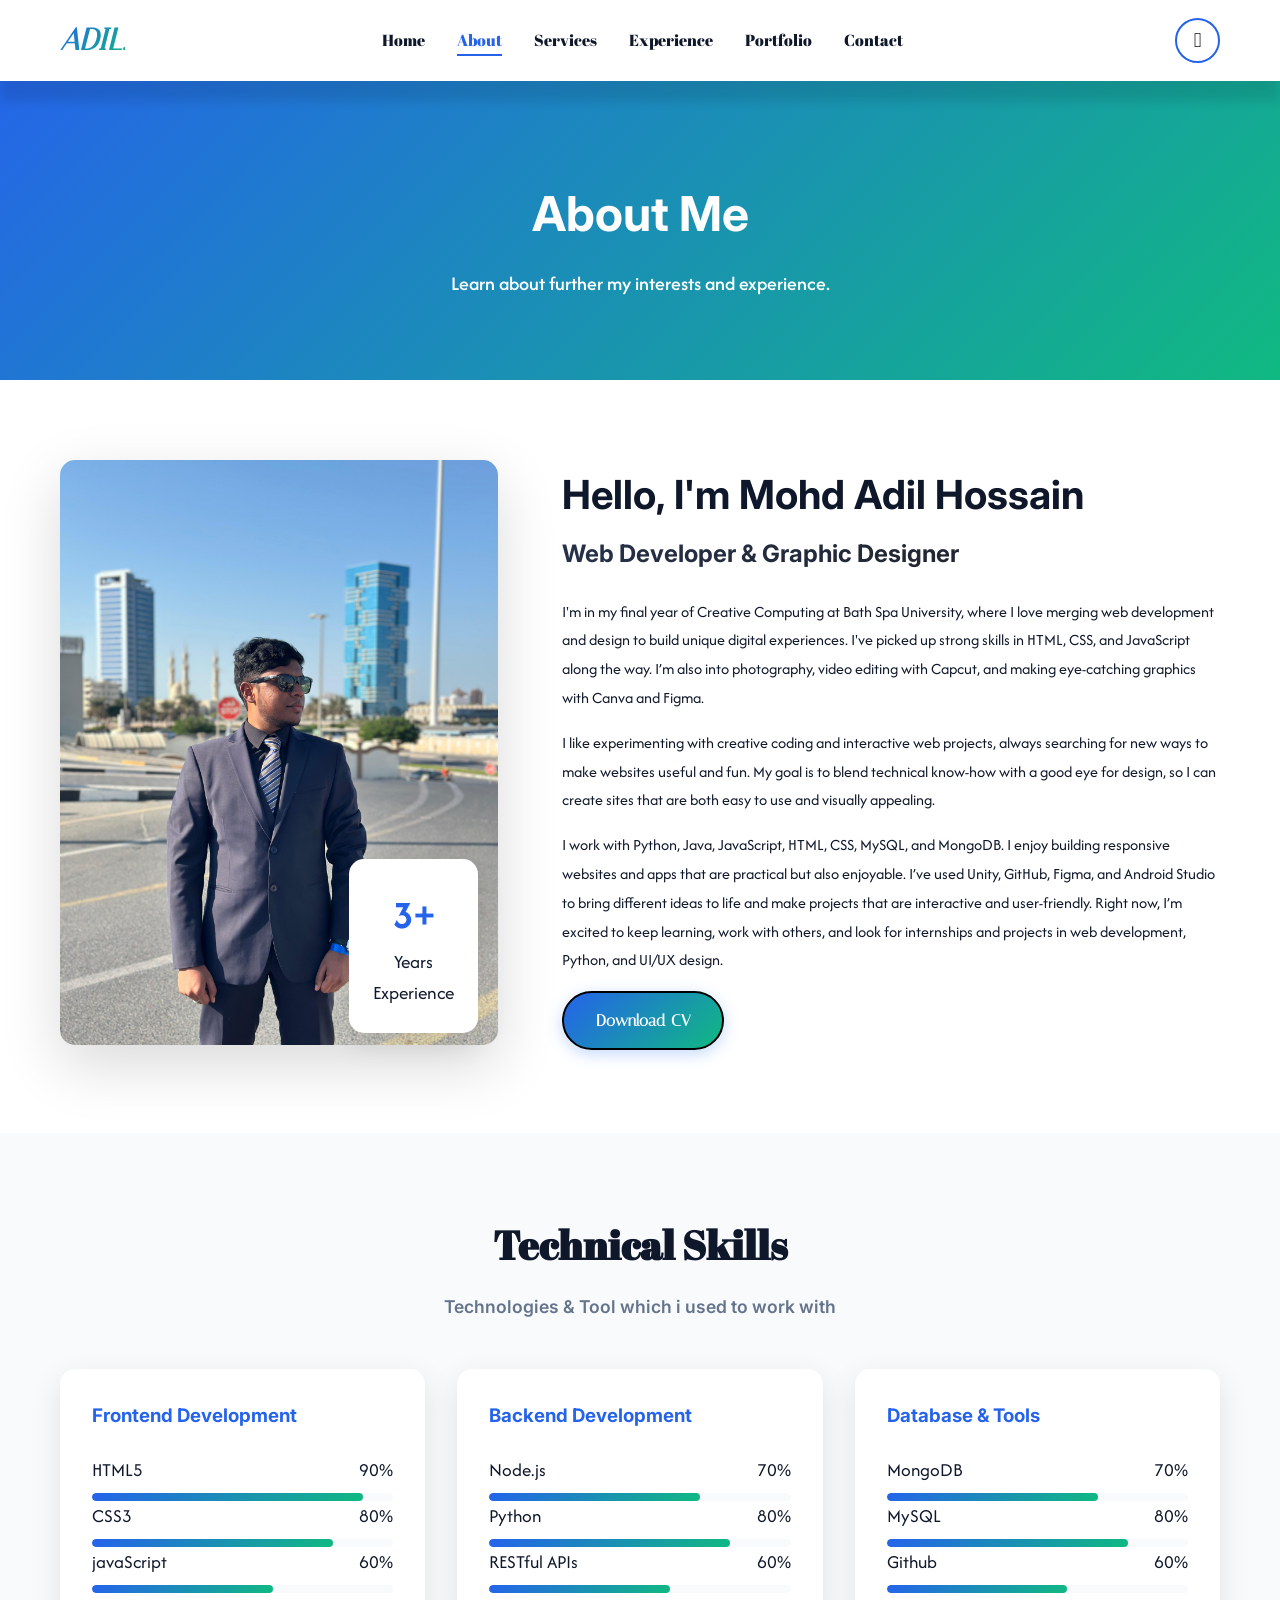
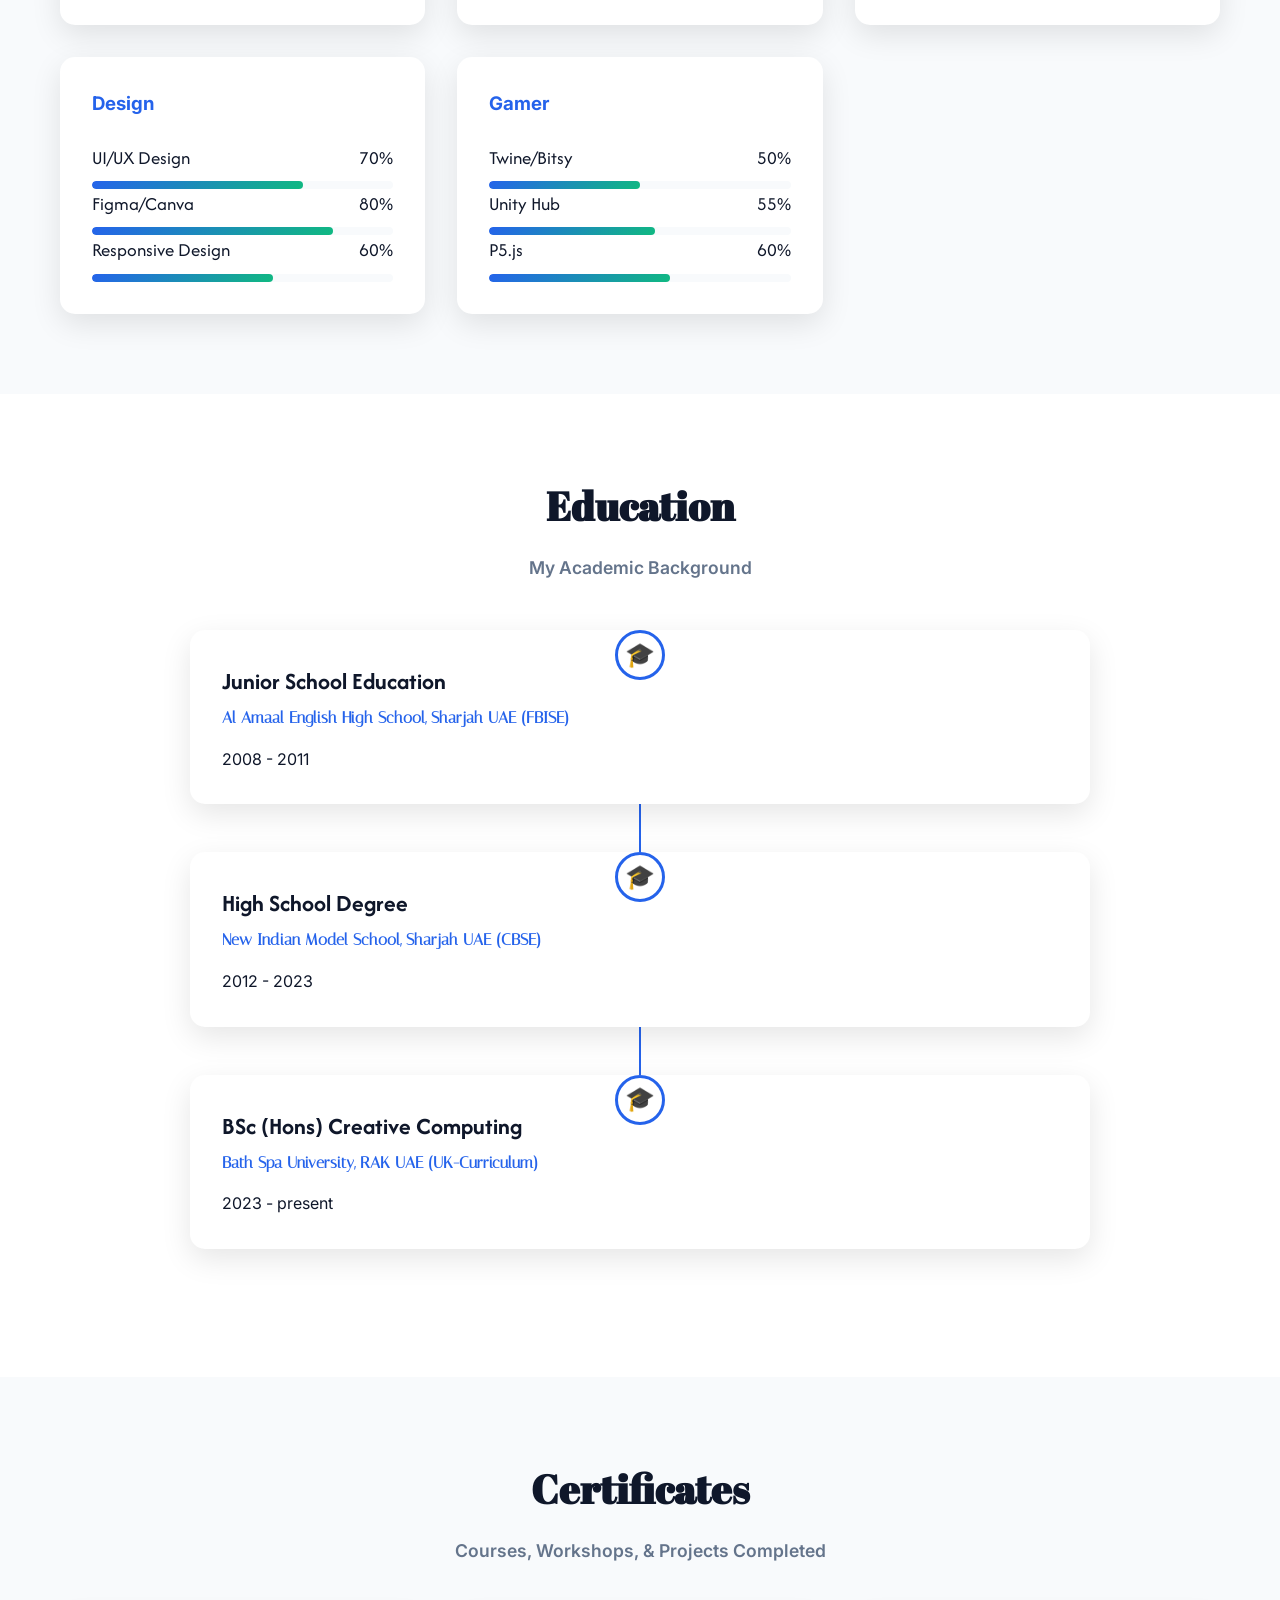
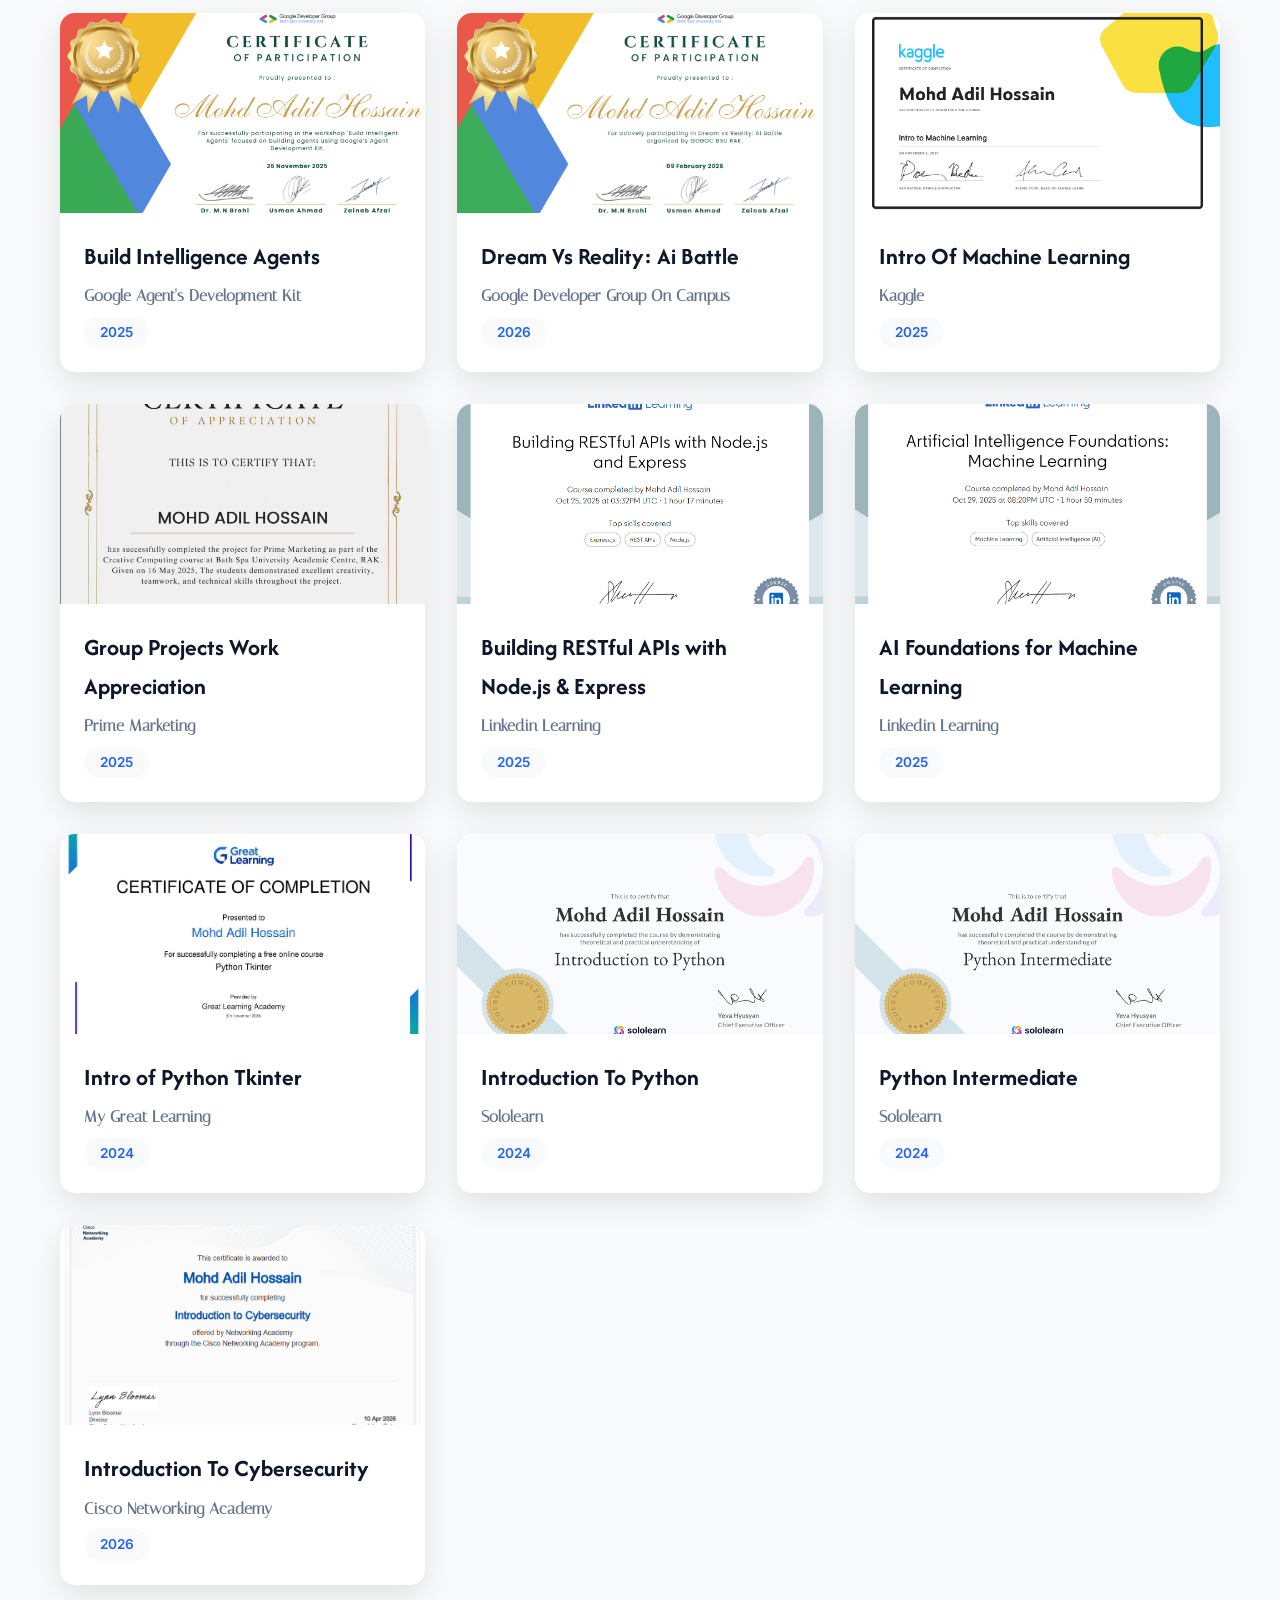
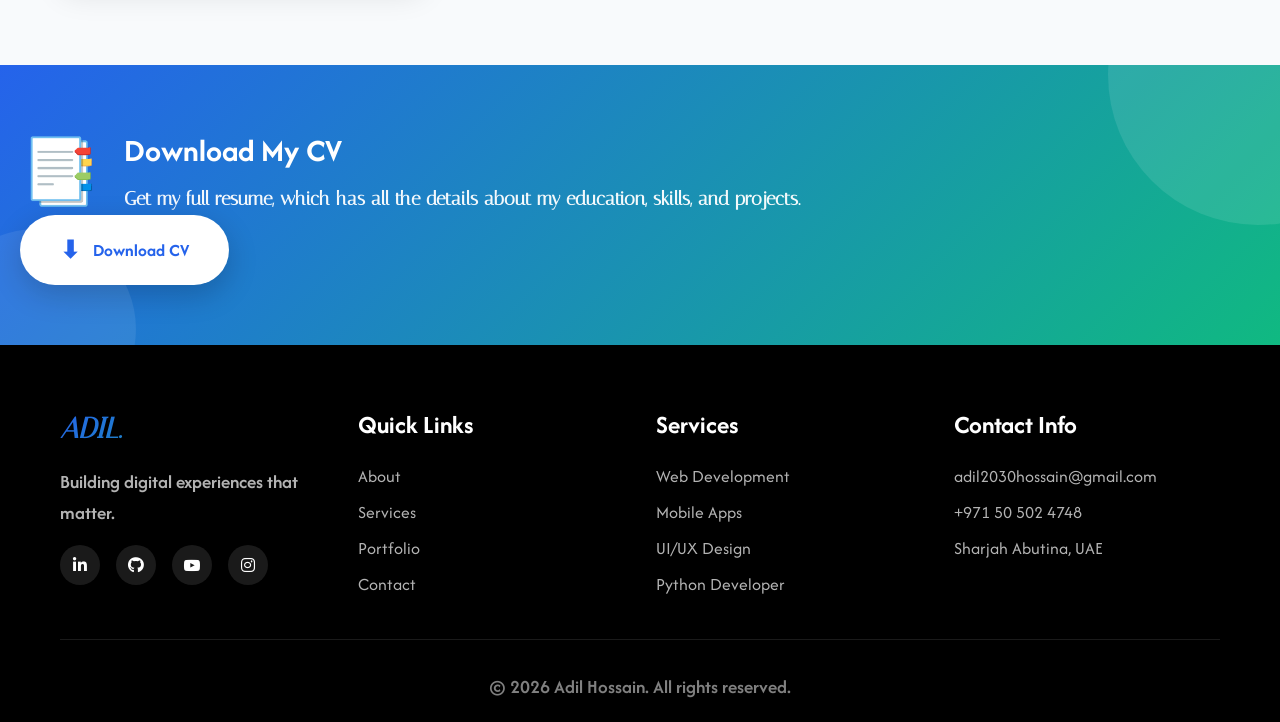
==== pages/about.html @ 898eb614 "updates" ====
<!DOCTYPE html>
<html lang="en">
<head>
    <meta charset="UTF-8">
    <meta name="viewport" content="width=device-width, initial-scale=1.0">
    <title>Adil. - About Us</title>
    <link rel="stylesheet" href="../css/styles.css">
    <link rel="icon" type="image/x-icon" href="../images/portfolio logo.png">
    <link rel="stylesheet" href="https://cdnjs.cloudflare.com/ajax/libs/font-awesome/6.5.1/css/all.min.css">
    <link rel="stylesheet" href="https://cdnjs.cloudflare.com/ajax/libs/font-awesome/4.7.0/css/font-awesome.min.css">"
</head>
<body>

    <!-- Header/Navigation Section Tag -->
    <nav class="navbar" id="navbar">
        <div class="container nav-container">
            <!-- Logo Structure for styling -->
            <a class="Logo" href="/index.html">ADIL.</a>
            <ul class="nav-menu" id="navMenu">
                <li><a href="/index.html">Home</a></li>
                <li><a href="../pages/about.html" class="active">About</a></li>
                <li><a href="../pages/services.html">Services</a></li>
                <li><a href="../pages/experience.html">Experience</a></li>
                <li><a href="../pages/portfolio.html">Portfolio</a></li>
                <li><a href="../pages/contact.html">Contact</a></li>
            </ul>
            <button class="theme-toggle" id="themeToggle" aria-label="Toggle theme">
                <span class="sun-icon">𖤓</span>
                <span class="moon-icon">⏾</span>
            </button>
            <div class="hamburger" id="hamburger">
                <span></span>
                <span></span>
                <span></span>
            </div>
        </div>
    </nav>

    <!-- Page Header -->
     <section class="page-header">
        <div class="container">
            <h1 class="fade-in">About Me</h1>
            <p class="fade-in-delay">Learn about further my interests and experience.</p>
        </div>
     </section>

    <!-- About Content -->
    <section class="about-section">
        <div class="container">
            <div class="about-grid">
                <div class="about-image">
                    <img src="../images/profile.JPG" alt="Adil">
                    <div class="experience-badge">
                        <span class="badge-number">3+</span>
                        <span class="badge-text">Years<br>Experience</span>
                    </div>
                </div>
                <div class="about-content">
                    <h2>Hello, I'm Mohd Adil Hossain</h2>
                    <h3 class="gradient-text">Web Developer & Graphic Designer</h3>
                    <p>
                        I'm in my final year of Creative Computing at Bath Spa University, where I love merging web development and design 
                        to build unique digital experiences. I've picked up strong skills in HTML, CSS, and JavaScript along the way. I’m 
                        also into photography, video editing with Capcut, and making eye-catching graphics with Canva and Figma.
                    </p>
                    <p>
                        I like experimenting with creative coding and interactive web projects, always searching for new ways to make websites 
                        useful and fun. My goal is to blend technical know-how with a good eye for design, so I can create sites that are both 
                        easy to use and visually appealing.
                    </p>
                    <p>
                        I work with Python, Java, JavaScript, HTML, CSS, MySQL, and MongoDB. I enjoy building responsive websites and apps that 
                        are practical but also enjoyable. I’ve used Unity, GitHub, Figma, and Android Studio to bring different ideas to life and 
                        make projects that are interactive and user-friendly. Right now, I’m excited to keep learning, work with others, and look 
                        for internships and projects in web development, Python, and UI/UX design.
                    </p>
                    <a href="/Adil Hossain Portfolio CV.pdf" download class="btn btn-primary">Download CV</a>
                </div>
            </div>
        </div>
    </section>

    <!-- Skills Section -->
    <section class="skills-section">
        <div class="container">
            <div class="section-header">
                <h2>Technical Skills</h2>
                <p>Technologies & Tool which i used to work with</p>
            </div>
            <div class="skills-grid">
                <!--Skill 1 -->
                <div class="skill-category">
                    <h3>Frontend Development</h3>
                    <div class="skill-list">
                        <!--item 1 -->
                        <div class="skill-item">
                            <div class="skill-info">
                                <span>HTML5</span>
                                <span>90%</span>
                            </div>
                            <div class="skill-bar">
                                <div class="skill-progress" style="width: 90%"></div>
                            </div>
                        </div>
                        <!--item 2 -->
                        <div class="skill-item">
                            <div class="skill-info">
                                <span>CSS3</span>
                                <span>80%</span>
                            </div>
                            <div class="skill-bar">
                                <div class="skill-progress" style="width: 80%"></div>
                            </div>
                        </div>
                        <!--item 3 -->
                        <div class="skill-item">
                            <div class="skill-info">
                                <span>javaScript</span>
                                <span>60%</span>
                            </div>
                            <div class="skill-bar">
                                <div class="skill-progress" style="width: 60%"></div>
                            </div>
                        </div>
                    </div>
                </div>
                <!--Skill 2 -->
                <div class="skill-category">
                    <h3>Backend Development</h3>
                    <div class="skill-list">
                        <!--item 1 -->
                        <div class="skill-item">
                            <div class="skill-info">
                                <span>Node.js</span>
                                <span>70%</span>
                            </div>
                            <div class="skill-bar">
                                <div class="skill-progress" style="width: 70%"></div>
                            </div>
                        </div>
                        <!--item 2 -->
                        <div class="skill-item">
                            <div class="skill-info">
                                <span>Python</span>
                                <span>80%</span>
                            </div>
                            <div class="skill-bar">
                                <div class="skill-progress" style="width: 80%"></div>
                            </div>
                        </div>
                        <!--item 3 -->
                        <div class="skill-item">
                            <div class="skill-info">
                                <span>RESTful APIs</span>
                                <span>60%</span>
                            </div>
                            <div class="skill-bar">
                                <div class="skill-progress" style="width: 60%"></div>
                            </div>
                        </div>
                    </div>
                </div>
                <!--Skill 3 -->
                <div class="skill-category">
                    <h3>Database & Tools</h3>
                    <div class="skill-list">
                        <!--item 1 -->
                        <div class="skill-item">
                            <div class="skill-info">
                                <span>MongoDB</span>
                                <span>70%</span>
                            </div>
                            <div class="skill-bar">
                                <div class="skill-progress" style="width: 70%"></div>
                            </div>
                        </div>
                        <!--item 2 -->
                        <div class="skill-item">
                            <div class="skill-info">
                                <span>MySQL</span>
                                <span>80%</span>
                            </div>
                            <div class="skill-bar">
                                <div class="skill-progress" style="width: 80%"></div>
                            </div>
                        </div>
                        <!--item 3 -->
                        <div class="skill-item">
                            <div class="skill-info">
                                <span>Github</span>
                                <span>60%</span>
                            </div>
                            <div class="skill-bar">
                                <div class="skill-progress" style="width: 60%"></div>
                            </div>
                        </div>
                    </div>
                </div>
                <!--Skill 4 -->
                <div class="skill-category">
                    <h3>Design</h3>
                    <div class="skill-list">
                        <!--item 1 -->
                        <div class="skill-item">
                            <div class="skill-info">
                                <span>UI/UX Design</span>
                                <span>70%</span>
                            </div>
                            <div class="skill-bar">
                                <div class="skill-progress" style="width: 70%"></div>
                            </div>
                        </div>
                        <!--item 2 -->
                        <div class="skill-item">
                            <div class="skill-info">
                                <span>Figma/Canva</span>
                                <span>80%</span>
                            </div>
                            <div class="skill-bar">
                                <div class="skill-progress" style="width: 80%"></div>
                            </div>
                        </div>
                        <!--item 3 -->
                        <div class="skill-item">
                            <div class="skill-info">
                                <span>Responsive Design</span>
                                <span>60%</span>
                            </div>
                            <div class="skill-bar">
                                <div class="skill-progress" style="width: 60%"></div>
                            </div>
                        </div>
                    </div>
                </div>
                <!--Skill 5 -->
                <div class="skill-category">
                    <h3>Gamer</h3>
                    <div class="skill-list">
                        <!--item 1 -->
                        <div class="skill-item">
                            <div class="skill-info">
                                <span>Twine/Bitsy</span>
                                <span>50%</span>
                            </div>
                            <div class="skill-bar">
                                <div class="skill-progress" style="width: 50%"></div>
                            </div>
                        </div>
                        <!--item 2 -->
                        <div class="skill-item">
                            <div class="skill-info">
                                <span>Unity Hub</span>
                                <span>55%</span>
                            </div>
                            <div class="skill-bar">
                                <div class="skill-progress" style="width: 55%"></div>
                            </div>
                        </div>
                        <!--item 3 -->
                        <div class="skill-item">
                            <div class="skill-info">
                                <span>P5.js</span>
                                <span>60%</span>
                            </div>
                            <div class="skill-bar">
                                <div class="skill-progress" style="width: 60%"></div>
                            </div>
                        </div>
                    </div>
                </div>
            </div>
        </div>
    </section>

    <!-- Education Section -->
    <section class="education-section">
        <div class="container">
            <div class="section-header">
                <h2>Education</h2>
                <p>My Academic Background</p>
            </div>
            <div class="timeline">
                <!-- Education 1 -->
                <div class="timeline-item">
                    <div class="timeline-icon">🎓</div>
                    <div class="timeline-content">
                        <h3>Junior School Education</h3>
                        <h4>Al Amaal English High School, Sharjah UAE (FBISE)</h4>
                        <span class="timeline-date">2008 - 2011</span>
                    </div>
                </div>
                <!-- Education 2 -->
                <div class="timeline-item">
                    <div class="timeline-icon">🎓</div>
                    <div class="timeline-content">
                        <h3>High School Degree</h3>
                        <h4>New Indian Model School, Sharjah UAE (CBSE)</h4>
                        <span class="timeline-date">2012 - 2023</span>
                    </div>
                </div>
                <!-- Education 3 -->
                <div class="timeline-item">
                    <div class="timeline-icon">🎓</div>
                    <div class="timeline-content">
                        <h3>BSc (Hons) Creative Computing</h3>
                        <h4>Bath Spa University, RAK UAE (UK-Curriculum)</h4>
                        <span class="timeline-date">2023 - present</span>
                    </div>
                </div>
            </div>
        </div>
    </section>

    <!-- Certifications -->
    <section class="certifications-section">
        <div class="container">
            <div class="section-header">
                <h2>Certificates</h2>
                <p>Courses, Workshops, & Projects Completed</p>
            </div>
            <div class="cert-grid">
                <!-- Cert 1 -->
                <div class="cert-card" onclick="openLightbox(0)">
                    <div class="cert-image">
                        <img src="../images/1.png" alt="GDG Certificate" data-cert-title="Build Intelligence Agents" data-cert-org="Google Agent's Development Kit">
                    </div>
                    <div class="cert-info">
                        <h3>Build Intelligence Agents</h3>
                        <p>Google Agent's Development Kit</p>
                        <span class="cert-year">2025</span>
                    </div>
                </div>
                <!-- Cert 2 -->
                <div class="cert-card" onclick="openLightbox(1)">
                    <div class="cert-image">
                        <img src="../images/2.png" alt="GDG Certificate" data-cert-title="Dream Vs Reality: Ai Battle" data-cert-org="Google Developer Group On Campus">
                    </div>
                    <div class="cert-info">
                        <h3>Dream Vs Reality: Ai Battle</h3>
                        <p>Google Developer Group On Campus</p>
                        <span class="cert-year">2026</span>
                    </div>
                </div>
                <!-- Cert 3 -->
                <div class="cert-card" onclick="openLightbox(2)">
                    <div class="cert-image">
                        <img src="../images/3.png" alt="Kaggle Certificate" data-cert-title="Intro Of Machine Learning" data-cert-org="Kaggle">
                    </div>
                    <div class="cert-info">
                        <h3>Intro Of Machine Learning</h3>
                        <p>Kaggle</p>
                        <span class="cert-year">2025</span>
                    </div>
                </div>
                <!-- Cert 4 -->
                <div class="cert-card" onclick="openLightbox(3)">
                    <div class="cert-image">
                        <img src="../images/4.png" alt="Group Project Certificate" data-cert-title="Group Projects Work Appreciation" data-cert-org="Prime Marketing">
                    </div>
                    <div class="cert-info">
                        <h3>Group Projects Work Appreciation</h3>
                        <p>Prime Marketing</p>
                        <span class="cert-year">2025</span>
                    </div>
                </div>
                <!-- Cert 5 -->
                <div class="cert-card" onclick="openLightbox(4)">
                    <div class="cert-image">
                        <img src="../images/5.png" alt="Linkedin Learning Certificate" data-cert-title="Building RESTful APIs with Node.js & Express" data-cert-org="Linkedin Learning">
                    </div>
                    <div class="cert-info">
                        <h3>Building RESTful APIs with Node.js & Express</h3>
                        <p>Linkedin Learning</p>
                        <span class="cert-year">2025</span>
                    </div>
                </div>
                <!-- Cert 6 -->
                <div class="cert-card" onclick="openLightbox(5)">
                    <div class="cert-image">
                        <img src="../images/6.png" alt="Linkedin Learning Certificate" data-cert-title="AI Foundations for Machine Learning" data-cert-org="Linkedin Learning">
                    </div>
                    <div class="cert-info">
                        <h3>AI Foundations for Machine Learning</h3>
                        <p>Linkedin Learning</p>
                        <span class="cert-year">2025</span>
                    </div>
                </div>
                <!-- Cert 7 -->
                <div class="cert-card" onclick="openLightbox(6)">
                    <div class="cert-image">
                        <img src="../images/7.jpg" alt="My Great Learning Certificate" data-cert-title="Intro of Python Tkinter" data-cert-org="My Great Learning">
                    </div>
                    <div class="cert-info">
                        <h3>Intro of Python Tkinter</h3>
                        <p>My Great Learning</p>
                        <span class="cert-year">2024</span>
                    </div>
                </div>
                <!-- Cert 8 -->
                <div class="cert-card" onclick="openLightbox(7)">
                    <div class="cert-image">
                        <img src="../images/8.jpg" alt="Sololearn Certificate" data-cert-title="Introduction To Python" data-cert-org="Sololearn">
                    </div>
                    <div class="cert-info">
                        <h3>Introduction To Python</h3>
                        <p>Sololearn</p>
                        <span class="cert-year">2024</span>
                    </div>
                </div>
                <!-- Cert 9 -->
                <div class="cert-card" onclick="openLightbox(8)">
                    <div class="cert-image">
                        <img src="../images/9.jpg" alt="Sololearn Certificate" data-cert-title="Python Intermediate" data-cert-org="Sololearn">
                    </div>
                    <div class="cert-info">
                        <h3>Python Intermediate</h3>
                        <p>Sololearn</p>
                        <span class="cert-year">2024</span>
                    </div>
                </div>
                <!-- Cert 10 -->
                <div class="cert-card" onclick="openLightbox(9)">
                    <div class="cert-image">
                        <img src="../images/10.png" alt="Cisco Certificate" data-cert-title="Introduction To Cybersecurity" data-cert-org="Cisco">
                    </div>
                    <div class="cert-info">
                        <h3>Introduction To Cybersecurity</h3>
                        <p>Cisco Networking Academy</p>
                        <span class="cert-year">2026</span>
                    </div>
                </div>
            </div>
        </div>
    </section>

    <!-- Certificate Lightbox Modal -->
    <div class="cert-lightbox" id="certLightbox">
        <span class="lightbox-close" onclick="closeLightbox()">&times;</span>
        <button class="lightbox-nav prev" onclick="navigateCert(-1)">&#10094;</button>
        <button class="lightbox-nav next" onclick="navigateCert(1)">&#10095;</button>
        <div class="lightbox-content">
            <img src="" alt="Certificate" id="lightboxImage">
            <div class="lightbox-caption" id="lightboxCaption"></div>
            <div class="lightbox-counter" id="lightboxCounter"></div>
        </div>
    </div>

    <!-- CV Download Banner -->
    <section class="cv-banner">
        <div class="conatiner">
            <div class="cv-banner-context">
                <div class="cv-banner-text">
                    <div class="cv-banner-icon">📑</div>
                    <div>
                        <h2>Download My CV</h2>
                        <p>Get my full resume, which has all the details about my education, skills, and projects.</p>
                    </div>
                </div>
                <div class="cv-banner-actions">
                    <a href="/Adil Hossain Portfolio CV.pdf" download="ADIL._CV.pdf" class="cv-download-btn">
                        <span class="download-icon">⬇</span>
                        <span>Download CV</span>
                    </a>
                </div>
            </div>
        </div>
    </section>

    <!-- Footer -->
    <footer class="footer">
        <div class="container">
            <div class="footer-content">
                <div class="footer-section">
                    <h3 href="/index.html">ADIL.</h3>
                    <p>Building digital experiences that matter.</p>
                    <div class="social-links">
                        <a href="https://www.linkedin.com/in/mohd-adil-hossain/" aria-label="Linkedin"><i class="fab fa-linkedin"></i></a>
                        <a href="https://github.com/MOHDADHIL2023" aria-label="Github"><i class="fab fa-github"></i></a>
                        <a href="https://www.youtube.com/@mhd_adil_hossain" aria-label="Youtube"><i class="fa fa-youtube-play"></i></a>
                        <a href="https://www.instagram.com/mhd_adil_hossain/" aria-label="Instagram"><i class="fab fa-instagram"></i></a>
                    </div>
                </div>
                <div class="footer-section">
                    <h4>Quick Links</h4>
                    <ul>
                        <li><a href="../pages/about.html">About</a></li>
                        <li><a href="../pages/services.html">Services</a></li>
                        <li><a href="../pages/portfolio.html">Portfolio</a></li>
                        <li><a href="../pages/contact.html">Contact</a></li>
                    </ul>
                </div>
                <div class="footer-section">
                    <h4>Services</h4>
                    <ul>
                        <li><a href="../pages/services.html">Web Development</a></li>
                        <li><a href="../pages/services.html">Mobile Apps</a></li>
                        <li><a href="../pages/services.html">UI/UX Design</a></li>
                        <li><a href="../pages/services.html">Python Developer</a></li>
                    </ul>
                </div>
                <div class="footer-section">
                    <h4>Contact Info</h4>
                    <ul class="contact-info">
                        <li><a href="mailto:adil2030hossain@gmail.com">adil2030hossain@gmail.com</a></li>
                        <li>+971 50 502 4748</li>
                        <li>Sharjah Abutina, UAE</li>
                    </ul>
                </div>
            </div>
            <div class="footer-bottom">
                <p>&copy; 2026 Adil Hossain. All rights reserved.</p>
            </div>
        </div>
    </footer>

    <!-- Back to Top Button -->
    <button class="back-to-top" id="backToTop">↑</button>

    <script src="../js/script.js"></script>

</body>
</html>
---- css/styles.css ----
/* import the custom fonts from google*/
@import url('https://fonts.googleapis.com/css2?family=Abhaya+Libre:wght@400;500;600;700;800&family=Aboreto&family=Abril+Fatface&family=Abyssinica+SIL&family=Afacad:ital,wght@0,400..700;1,400..700&family=Alice&family=Instrument+Serif:ital@0;1&family=Inter:ital,opsz,wght@0,14..32,100..900;1,14..32,100..900&family=Italiana&family=Patua+One&family=Stack+Sans+Notch:wght@200..700&display=swap');

/* ===== GLOBAL STYLES ===== */
:root {
    /* Light Mode Colors */
    --primary: #2563eb;
    --primary-dark: #1e40af;
    --secondary: #10b981;
    --accent: #059669;
    --dark: #000000;
    --dark-light: #1a1a1a;
    --light: #f8fafc;
    --text-dark: #0f172a;
    --text-light: #64748b;
    --white: #ffffff;
    --bg-primary: #ffffff;
    --bg-secondary: #f8fafc;
    --card-bg: #ffffff;
    --gradient: linear-gradient(135deg, #2563eb 0%, #10b981 100%);
    --shadow: 0 10px 30px rgba(0, 0, 0, 0.1);
    --shadow-lg: 0 20px 60px rgba(0, 0, 0, 0.15);
}

/* Dark Mode Colors */
body.dark-mode {
    --primary: #3b82f6;
    --primary-dark: #2563eb;
    --secondary: #10b981;
    --accent: #059669;
    --dark: #ffffff;
    --light: #0f172a;
    --text-dark: #f1f5f9;
    --text-light: #94a3b8;
    --bg-primary: #0a0a0a;
    --bg-secondary: #1a1a1a;
    --card-bg: #1e1e1e;
    --gradient: linear-gradient(135deg, #2563eb 0%, #10b981 100%);
    --shadow: 0 10px 30px rgba(0, 0, 0, 0.5);
    --shadow-lg: 0 20px 60px rgba(0, 0, 0, 0.7);
}

* {
    margin: 0;
    padding: 0;
    box-sizing: border-box;
}

html {
    scroll-behavior: smooth;
}

body {
    font-family: "Inter", sans-serif;
    line-height: 1.6;
    color: var(--text-dark);
    background: var(--bg-primary);
    overflow-x: hidden;
    transition: background-color 0.3s ease, color 0.3s ease;
}

.container {
    max-width: 1200px;
    margin: 0 auto;
    padding: 0 20px;
}

/* ===== NAVIGATION ===== */
.navbar {
    position: fixed;
    top: 0;
    left: 0;
    width: 100%;
    font-family: "Abril Fatface", serif;
    background: var(--bg-primary);
    backdrop-filter: blur(10px);
    box-shadow: 0 20px 10px rgba(0, 0, 0, 0.1);
    z-index: 1000;
    transition: all 0.3s ease;
}

body.dark-mode .navbar {
    background: rgba(10, 10, 10, 0.95);
    box-shadow: 0 20px 20px rgba(0, 0, 0, 0.15);
}

.navbar.scrolled {
    background: var(--bg-primary);
    box-shadow: 0 20px 20px rgba(0, 0, 0, 0.15);
}

body.dark-mode .navbar.scrolled {
    box-shadow: 0 2px 20px rgba(255, 255, 255, 0.1);
}

.nav-container {
    display: flex;
    justify-content: space-between;
    align-items: center;
    padding: 1rem 20px;
}

.Logo {
    font-size: 1.9rem;
    font-weight: 800;
    background: var(--gradient);
    -webkit-background-clip: text;
    -webkit-text-fill-color: transparent;
    background-clip: text;
    text-decoration: none;
    font-family: "Italiana", sans-serif;
    font-style: italic;
}

.nav-menu {
    display: flex;
    list-style: none;
    gap: 2rem;
    align-items: center;
}

.nav-menu a {
    text-decoration: none;
    color: var(--text-dark);
    font-weight: 500;
    transition: color 0.3s ease;
    position: relative;
}

.nav-menu a::after {
    content: '';
    position: absolute;
    bottom: -5px;
    left: 0;
    width: 0;
    height: 2px;
    background: var(--primary);
    transition: width 0.3s ease;
}

.nav-menu a:hover::after,
.nav-menu a.active::after {
    width: 100%;
}

.nav-menu a:hover,
.nav-menu a.active {
    color: var(--primary);
}

.hamburger {
    display: none;
    flex-direction: column;
    cursor: pointer;
    gap: 5px;
}

.hamburger span {
    width: 25px;
    height: 3px;
    background: var(--text-dark);
    transition: all 0.3s ease;
}

/* Theme Toggle Button */
.theme-toggle {
    background: var(--card-bg);
    border: 2px solid var(--primary);
    width: 45px;
    height: 45px;
    border-radius: 50px;
    display: flex;
    align-items: center;
    justify-content: center;
    cursor: pointer;
    font-size: 1.3rem;
    transition: all 0.3s ease;
    margin-left: 1rem;
}

.theme-toggle:hover {
    background: var(--primary);
    color: var(--white);
    transform: rotate(20deg);
}

.theme-toggle .sun-icon, .theme-toggle .moon-icon {
    display: none;
}

body.dark-mode .theme-toggle .moon-icon {
    display: block;
}

body:not(.dark-mode) .theme-toggle .sun-icon {
    display: block;
}

/* ==== BUTTONS ==== */
.btn {
    display: inline-block;
    padding: 0.9rem 2rem;
    border-radius: 50px;
    text-decoration: none;
    font-family: "Italiana", sans-serif;
    font-weight: 800;
    transition: all 0.3s ease;
    cursor: pointer;
    border: 2px solid var(--dark);
    font-size: 1rem;
}

.btn-primary {
    background: var(--gradient);
    color: var(--white);
    box-shadow: 0 4px 15px rgba(59, 130, 246, 0.3);
}

.btn-primary:hover {
    transform: translateY(-2px);
    box-shadow: 0 6px 20px rgba(59, 130, 246, 0.4);
}

.btn-secondary {
    background: transparent;
    color: var(--white);
    border: 2px solid var(--white);
}

.btn-secondary:hover {
    background: var(--white);
    color: var(--primary);
}

.btn-outline {
    background: transparent;
    color: var(--primary);
    border: 2px solid var(--primary);
}

.btn-outline:hover {
    background: var(--primary);
    color: var(--white);
}

.btn-block {
    width: 100%;
    text-align: center;
}

/* ==== HERO SECTION ==== */
.hero {
    min-height: 100vh;
    background: var(--gradient);
    display: flex;
    align-items: center;
    justify-content: center;
    padding: 120px 20px 60px;
    position: relative;
    overflow: hidden;
}

.hero-particles {
    position: absolute;
    width: 100%;
    height: 100%;
    top: 0;
    left: 0;
}

.hero-content {
    display: grid;
    grid-template-columns: 1fr 1fr;
    gap: 4rem;
    align-items: center;
    position: relative;
    z-index: 1;
}

.hero-text h1 {
    font-size: 3.0rem;
    color: var(--white);
    margin-bottom: 1rem;
    line-height: 1.2;
}

.gradient-text {
    background: linear-gradient(135deg, #26314a 0%, #1e1e1e 100%);
    -webkit-background-clip: text;
    -webkit-text-fill-color: transparent;
}

.typing-text {
    font-size: 1.8rem;
    color: rgba(255, 255, 255, 0.9);
    margin-bottom: 1.5rem;
}

.hero-description {
    font-size: 1.0rem;
    color: rgba(255, 255, 255, 0.8);
    font-family: "Afacad", sans-serif;
    margin-bottom: 2rem;
    font-weight: 800;
    max-width: 500px;
}

.hero-buttons {
    display: flex;
    gap: 1rem;
    flex-wrap: wrap;
}

.image-wrapper {
    position: relative;
    width: 400px;
    height: 400px;
}

.image-wrapper img {
    width: 100%;
    height: 100%;
    border: 5px solid rgba(255, 255, 255, 0.2);
    box-shadow: 0 20px 60px rgba(0, 0, 0, 0.3);
    border-radius: 60%;
    object-fit: cover;
}

.glow-effect {
    position: absolute;
    inset: -20px;
    background: radial-gradient(circle, rgba(255,255,255,0.2), transparent);
    border-radius: 50%;
    animation: pulse 3s ease-in-out infinite;
}

@keyframes pulse {
    0%, 100% {
        opacity: 0.5;
        transform: scale(1);
    }
    50% {
        opacity: 0.8;
        transform: scale(1.05);
    }
}

.scroll-indicator {
    position: absolute;
    bottom: 30px;
    left: 50%;
    transform: translateX(-50%);
}

.scroll-indicator span {
    display: block;
    width: 20px;
    height: 30px;
    border: 2px solid rgba(255,255,255,0.5);
    border-radius: 15px;
    position: relative;
}

.scroll-indicator span::before {
    content: '';
    position: absolute;
    top: 5px;
    left: 50%;
    transform: translateX(-50px);
    width: 4px;
    height: 8px;
    background: rgba(255,255,255,0.8);
    border-radius: 2px;
    animation: scroll 2s infinite;
}

@keyframes scroll {
    0% {
        opacity: 1;
        transform: translateX(-50%) translateY(0);
    }
    100% {
        opacity: 0;
        transform: translateX(-50%) translateY(15px);
    }
}

/* ===== PAGE HEADER ===== */
.page-header {
    padding: 150px 20px 80px;
    background: var(--gradient);
    text-align: center;
    color: var(--white);
}

.page-header h1 {
    font-size: 3rem;
    margin-bottom: 1rem;
}

.page-header p {
    font-size: 1.25rem;
    font-family: "Afacad", sans-serif;
    font-weight: 500;
    opacity: 0.9;
}

/* ===== STATS SECTION ===== */
.stats-section {
    padding: 80px 20px;
    background: var(--bg-primary);
}

.stats-grid {
    display: grid;
    grid-template-columns: repeat(auto-fit, minmax(200px, 1fr));
    gap: 2rem;
}

.stat-card {
    text-align: center;
    padding: 2rem;
    font-family: "Abril Fatface", serif;
    background: var(--card-bg);
    border-radius: 15px;
    transition: transform 0.3s ease;
    box-shadow: var(--shadow);
}

.stat-card:hover {
    transform: translateY(-10px);
}

.stat-icon {
    font-size: 3rem;
    margin-bottom: 1rem;
}

.stat-number {
    font-size: 2.5rem;
    color: var(--primary);
    font-weight: 700;
    margin-bottom: 0.5rem;
}

/* ===== FEATURED SECTION ===== */
.featured-section {
    padding: 80px 20px;
    background: var(--bg-secondary);
}

.section-header {
    text-align: center;
    margin-bottom: 3rem;
}

.section-header h2 {
    font-size: 2.5rem;
    margin-bottom: 1rem;
    font-family: "Abril Fatface", serif;
    color: var(--text-dark);
}

.section-header p {
    color: var(--text-light);
    font-size: 1.1rem;
    font-weight: 600;
    font-family: "Inter", sans-serif;
}

.featured-grid {
    display: grid;
    grid-template-columns: repeat(auto-fit, minmax(300px, 1fr));
    gap: 2rem;
    margin-bottom: 3rem;
}

.featured-card {
    background: var(--card-bg);
    border-radius: 15px;
    overflow: hidden;
    box-shadow: var(--shadow);
    transition: transform 0.3s ease;
}

.featured-card:hover {
    transform: translateY(-10px);
}

.featured-image {
    position: relative;
    height: 250px;
    overflow: hidden;
}

.featured-image img {
    width: 100%;
    height: 100%;
    object-fit: cover;
    transition: transform 0.3s ease;
}

.featured-card:hover .featured-image img {
    transform: scale(1.1);
}

.featured-overlay {
    position: absolute;
    inset: 0;
    background: rgba(59, 130, 246, 0.9);
    display: flex;
    align-items: center;
    justify-content: center;
    opacity: 0;
    transition: opacity 0.3s ease;
}

.featured-card:hover .featured-overlay {
    opacity: 1;
}

.view-btn {
    padding: 0.8rem 2rem;
    background: var(--white);
    color: var(--primary);
    border: none;
    border-radius: 50px;
    cursor: pointer;
    font-weight: 600;
    text-decoration: none;
}

.featured-content {
    padding: 1.5rem;
}

.featured-content h3 {
    font-size: 1.8rem;
    margin-bottom: 0.5rem;
    font-family: "Afacad", sans-serif;
    color: var(--text-dark);
}

.featured-content p {
    color: var(--text-light);
    margin-bottom: 1rem;
    font-weight: 600;
    font-family: 'Times New Roman', Times, serif;
}

.tags {
    display: flex;
    gap: 0.5rem;
    flex-wrap: wrap;
}

.tags span {
    padding: 0.3rem 0.8rem;
    background: var(--light);
    color: var(--primary);
    border-radius: 20px;
    font-size: 0.85rem;
}

.view-all {
    text-align: center;
}

/* ===== CTA SECTION ===== */
.cta-section {
    padding: 80px 20px;
    background: var(--gradient);
    text-align: center;
    color: var(--white);
}

.cta-content h2 {
    font-size: 2.8rem;
    font-family: "Afacad", sans-serif;
    margin-bottom: 1rem;
}

.cta-content p {
    font-size: 1.0rem;
    font-family: "Inter", sans-serif;
    margin-bottom: 2rem;
    font-weight: 600;
    opacity: 0.9;
}

/* ===== ABOUT SECTION ===== */
.about-section {
    padding: 80px 20px;
    background: var(--bg-primary);
}

.about-grid {
    display: grid;
    grid-template-columns: 1fr 1.5fr;
    gap: 4rem;
    align-items: center;
}

.about-image {
    position: relative;
}

.about-image img {
    width: 100%;
    border-radius: 15px;
    box-shadow: var(--shadow-lg);
}

.experience-badge {
    position: absolute;
    bottom: 20px;
    right: 20px;
    background: var(--card-bg);
    padding: 1.5rem;
    border-radius: 15px;
    box-shadow: var(--shadow);
    text-align: center;
}

.badge-number {
    font-size: 2.5rem;
    font-weight: 700;
    font-family: "Afacad", sans-serif;
    color: var(--primary);
    display: block;
}

.badge-text {
    font-size: 1.2rem;
    font-family: "Afacad", sans-serif;
    margin-bottom: 0.5rem;
}

.about-content h2 {
    font-size: 2.5rem;
    margin-bottom: 0.5rem;
}

.about-content h3 {
    font-size: 1.5rem;
    margin-bottom: 1.5rem;
}

.about-content p {
    margin-bottom: 1rem;
    color: var(--text-dark);
    font-family: "Afacad", sans-serif;
    line-height: 1.8;
}

/* ===== SKILLS SECTION ===== */
.skills-section {
    padding: 80px 20px;
    background: var(--bg-secondary);
}

.skills-grid {
    display: grid;
    grid-template-columns: repeat(auto-fit, minmax(280px, 1fr));
    gap: 2rem;
}

.skill-category {
    background: var(--card-bg);
    padding: 2rem;
    border-radius: 15px;
    box-shadow: var(--shadow);
}

.skill-category h3 {
    margin-bottom: 1.5rem;
    color: var(--primary);
}

.skill-info {
    display: flex;
    font-family: "Afacad", sans-serif;
    justify-content: space-between;
    margin-bottom: 0.5rem;
    font-size: 1.18rem;
}

.skill-bar {
    height: 8px;
    background: var(--bg-secondary);
    border-radius: 10px;
    overflow: hidden;
}

.skill-progress {
    height: 100%;
    background: var(--gradient);
    border-radius: 10px;
    transition: width 1s ease;
}

/* ===== EDUCATION & TIMELINE ===== */
.education-section, .experience-section {
    padding: 80px 20px;
    background: var(--bg-primary);
}

.timeline {
    position: relative;
    max-width: 900px;
    margin: 0 auto;
}

.timeline::before {
    content: '';
    position: absolute;
    left: 50%;
    transform: translateX(-50%);
    width: 2px;
    height: 100%;
    background: var(--primary);
}

.timeline-item {
    margin-bottom: 3rem;
    position: relative;
}

.timeline-item.left {
    padding-right: 50%;
    text-align: right;
}

.timeline-item.right {
    padding-left: 50%;
}

.timeline-icon {
    position: absolute;
    left: 50%;
    transform: translateX(-50%);
    width: 50px;
    height: 50px;
    background: var(--card-bg);
    border: 3px solid var(--primary);
    border-radius: 50%;
    display: flex;
    align-items: center;
    justify-content: center;
    font-size: 1.5rem;
    z-index: 1;
}

.timeline-content {
    background: var(--card-bg);
    padding: 2rem;
    border-radius: 15px;
    box-shadow: var(--shadow);
}

.timeline-content h3 {
    font-size: 1.5rem;
    font-family: "Afacad", sans-serif;
    margin-bottom: 0.3rem;
    color: var(--text-dark);
}

.timeline-content h4 {
    color: var(--primary);
    font-size: 1rem;
    font-family: "Italiana", sans-serif;
    margin-bottom: 1rem;
}

.timeline-content p {
    list-style-position: inside;
    color: var(--text-light);
}

.timeline-content ul {
    list-style-position: inside;
    color: var(--text-light);
}

.tech-stack {
    display: flex;
    gap: 0.5rem;
    flex-wrap: wrap;
    margin-top: 1rem;
}

.tech-stack span {
    padding: 0.3rem 0.8rem;
    background: var(--bg-secondary);
    border-radius: 20px;
    font-size: 0.85rem;
    color: var(--primary);
}

/* ===== CERTIFICATES ===== */
.certifications-section {
    padding: 80px 20px;
    background: var(--bg-secondary);
}

.cert-grid {
    display: grid;
    grid-template-columns: repeat(auto-fit, minmax(280px, 1fr));
    gap: 2rem;
}

.cert-card {
    background: var(--card-bg);
    border-radius: 15px;
    box-shadow: var(--shadow);
    overflow: hidden;
    transition: transform 0.3s ease, box-shadow 0.3s ease;
}

.cert-card:hover {
    transform: translateY(-10px);
    box-shadow: var(--shadow-lg);
}

.cert-image {
    width: 100%;
    height: 200px;
    background: linear-gradient(135deg, #667eea 0%, #764ba2 100%);
    display: flex;
    align-items: center;
    justify-content: center;
    overflow: hidden;
}

.cert-image img {
    width: 100%;
    height: 100%;
    object-fit: cover;
}

.cert-info {
    padding: 1.5rem;
}

.cert-icon {
    font-size: 3rem;
    margin-bottom: 1rem;
}

.cert-card h3 {
    font-size: 1.5rem;
    font-family: "Afacad", sans-serif;
    margin-bottom: 0.5rem;
    color: var(--text-dark);
}

.cert-card p {
    color: var(--text-light);
    margin-bottom: 0.5rem;
    font-family: "Italiana", sans-serif;
    font-size: 1rem;
    font-weight: 700;
}

.cert-year {
    display: inline-block;
    padding: 0.3rem 1rem;
    background: var(--bg-secondary);
    color: var(--primary);
    border-radius: 20px;
    font-size: 0.85rem;
    font-weight: 600;
}

/* Certificate Lightbox */
.cert-lightbox {
    display: none;
    position: fixed;
    z-index: 10000;
    left: 0;
    top: 0;
    width: 100%;
    height: 100%;
    background: rgba(0, 0, 0, 0.95);
    backdrop-filter: blur(10px);
    animation: fadeIn 0.3s ease;
}
 
.cert-lightbox.active {
    display: flex;
    align-items: center;
    justify-content: center;
}
 
@keyframes fadeIn {
    from { opacity: 0; }
    to { opacity: 1; }
}
 
.lightbox-close {
    position: absolute;
    top: 20px;
    right: 35px;
    color: #fff;
    font-size: 50px;
    font-weight: bold;
    cursor: pointer;
    z-index: 10002;
    transition: all 0.3s ease;
    width: 50px;
    height: 50px;
    display: flex;
    align-items: center;
    justify-content: center;
    border-radius: 50%;
    background: rgba(255, 255, 255, 0.1);
}
 
.lightbox-close:hover {
    background: rgba(255, 255, 255, 0.2);
    transform: rotate(90deg);
}
 
.lightbox-nav {
    position: absolute;
    top: 50%;
    transform: translateY(-50%);
    background: rgba(255, 255, 255, 0.1);
    border: none;
    color: white;
    font-size: 40px;
    padding: 20px 25px;
    cursor: pointer;
    z-index: 10002;
    transition: all 0.3s ease;
    border-radius: 5px;
    font-weight: bold;
}
 
.lightbox-nav:hover {
    background: rgba(255, 255, 255, 0.2);
    transform: translateY(-50%) scale(1.1);
}
 
.lightbox-nav.prev {
    left: 30px;
}
 
.lightbox-nav.next {
    right: 30px;
}
 
.lightbox-content {
    max-width: 90%;
    max-height: 90%;
    display: flex;
    flex-direction: column;
    align-items: center;
    gap: 1rem;
    animation: zoomIn 0.3s ease;
}
 
@keyframes zoomIn {
    from {
        transform: scale(0.5);
        opacity: 0;
    }
    to {
        transform: scale(1);
        opacity: 1;
    }
}
 
.lightbox-content img {
    max-width: 100%;
    max-height: 80vh;
    object-fit: contain;
    border-radius: 10px;
    box-shadow: 0 20px 60px rgba(0, 0, 0, 0.5);
}
 
.lightbox-caption {
    color: white;
    text-align: center;
    font-size: 1.3rem;
    font-weight: 600;
    margin-top: 1rem;
}
 
.lightbox-counter {
    color: rgba(255, 255, 255, 0.7);
    font-size: 1rem;
    margin-top: 0.5rem;
}
 
/* Make cert cards clickable */
.cert-card {
    cursor: pointer;
}
 
.cert-card:hover {
    transform: translateY(-10px);
    box-shadow: var(--shadow-lg);
}

/* ===== CV DOWNLOAD BANNER ===== */
.cv-banner {
    padding: 60px 20px;
    background: var(--gradient);
    position: relative;
    overflow: hidden;
}
 
.cv-banner::before {
    content: '';
    position: absolute;
    top: -50%;
    right: -10%;
    width: 300px;
    height: 300px;
    background: rgba(255, 255, 255, 0.1);
    border-radius: 50%;
    animation: float 6s ease-in-out infinite;
}
 
.cv-banner::after {
    content: '';
    position: absolute;
    bottom: -30%;
    left: -5%;
    width: 200px;
    height: 200px;
    background: rgba(255, 255, 255, 0.08);
    border-radius: 50%;
    animation: float 8s ease-in-out infinite reverse;
}
 
.cv-banner-content {
    display: flex;
    justify-content: space-between;
    align-items: center;
    gap: 2rem;
    position: relative;
    z-index: 1;
    max-width: 1000px;
    margin: 0 auto;
}
 
.cv-banner-text {
    display: flex;
    align-items: center;
    gap: 1.5rem;
    color: white;
}
 
.cv-banner-icon {
    font-size: 4rem;
    line-height: 1;
    animation: bounce 2s ease-in-out infinite;
}
 
@keyframes bounce {
    0%, 100% {
        transform: translateY(0);
    }
    50% {
        transform: translateY(-10px);
    }
}
 
.cv-banner-text h2 {
    font-size: 2rem;
    font-family: "Afacad", sans-serif;
    margin-bottom: 0.5rem;
    color: white;
}
 
.cv-banner-text p {
    font-size: 1.2rem;
    opacity: 0.95;
    font-weight: 700;
    font-family: "Italiana", sans-serif;
    margin: 0;
}
 
.cv-banner-actions {
    flex-shrink: 0;
}
 
.cv-download-btn {
    display: inline-flex;
    align-items: center;
    gap: 0.8rem;
    padding: 1rem 2.5rem;
    background: white;
    font-family: "Afacad", sans-serif;
    color: var(--primary);
    text-decoration: none;
    border-radius: 50px;
    font-weight: 700;
    font-size: 1.1rem;
    box-shadow: 0 10px 30px rgba(0, 0, 0, 0.2);
    transition: all 0.3s ease;
    position: relative;
    overflow: hidden;
}
 
.cv-download-btn::before {
    content: '';
    position: absolute;
    top: 50%;
    left: 50%;
    width: 0;
    height: 0;
    border-radius: 50%;
    background: rgba(37, 99, 235, 0.1);
    transform: translate(-50%, -50%);
    transition: width 0.6s, height 0.6s;
}
 
.cv-download-btn:hover::before {
    width: 300px;
    height: 300px;
}
 
.cv-download-btn:hover {
    transform: translateY(-5px);
    box-shadow: 0 15px 40px rgba(0, 0, 0, 0.3);
    background: #f0f9ff;
}
 
.download-icon {
    font-size: 1.5rem;
    animation: downloadPulse 2s ease-in-out infinite;
}
 
@keyframes downloadPulse {
    0%, 100% {
        transform: translateY(0);
    }
    50% {
        transform: translateY(3px);
    }
}
 
.cv-download-btn span {
    position: relative;
    z-index: 1;
}
 
/* Download Notification */
.download-notification {
    position: fixed;
    top: 100px;
    right: -300px;
    background: var(--card-bg);
    color: var(--text-dark);
    padding: 1rem 1.5rem;
    border-radius: 10px;
    box-shadow: 0 10px 30px rgba(0, 0, 0, 0.2);
    display: flex;
    align-items: center;
    gap: 1rem;
    z-index: 10000;
    font-family: "Afacad", sans-serif;
    transition: right 0.3s ease;
    border-left: 4px solid var(--secondary);
}
 
.download-notification.show {
    right: 20px;
}
 
.notification-icon {
    width: 30px;
    height: 30px;
    background: var(--secondary);
    color: white;
    border-radius: 50%;
    font-family: "Afacad", sans-serif;
    display: flex;
    align-items: center;
    justify-content: center;
    font-weight: bold;
    font-size: 1.2rem;
}
 
.notification-text {
    font-weight: 600;
    font-size: 0.95rem;
}

/* ===== SERVICES ===== */
.services-section {
    padding: 80px 20px;
    background: var(--bg-primary);
}

.services-grid {
    display: grid;
    grid-template-columns: repeat(auto-fit, minmax(320px, 1fr));
    gap: 2rem;
}

.service-card {
    background: var(--card-bg);
    padding: 2.5rem;
    border-radius: 15px;
    transition: all 0.3s ease;
    box-shadow: var(--shadow);
}

.service-card:hover {
    transform: translateY(-10px);
    box-shadow: var(--shadow-lg);
}

.service-icon {
    font-size: 3.5rem;
    margin-bottom: 1rem;
}

.service-card h3 {
    font-size: 1.8rem;
    font-family: "Afacad", sans-serif;
    margin-bottom: 1rem;
    color: var(--text-dark);
}

.service-card > p {
    color: var(--text-light);
    font-weight: 600;
    font-family: 'Times New Roman', Times, serif;
    margin-bottom: 1.5rem;
}

.service-tech {
    display: flex;
    gap: 0.5rem;
    flex-wrap: wrap;
}

.service-tech span {
    padding: 0.3rem 0.8rem;
    background: var(--light);
    border: 1px solid var(--primary);
    color: var(--primary);
    border-radius: 20px;
    font-size: 0.85rem;
}

/* ===== INTERNSHIP ===== */
.internship-section {
    padding: 80px 20px;
    background: var(--bg-secondary);
}

.internship-grid {
    display: grid;
    grid-template-columns: repeat(auto-fit, minmax(400px, 1fr));
    gap: 2rem;
}

.internship-card {
    background: var(--card-bg);
    padding: 2rem;
    border-radius: 15px;
    box-shadow: var(--shadow);
}

.internship-header {
    display: flex;
    justify-content: space-between;
    align-items: center;
    margin-bottom: 0.5rem;
}

.internship-header h3 {
    font-size: 1.3rem;
    color: var(--text-dark);
    font-size: 1.5rem;
    font-family: "Afacad", sans-serif;
}

.internship-date {
    padding: 0.3rem 1rem;
    background: var(--primary);
    color: var(--white);
    border-radius: 20px;
    font-size: 0.85rem;
}

.internship-card h4 {
    color: var(--primary);
    margin-bottom: 1rem;
    font-size: 1rem;
    font-family: Italiana, sans-serif;
}

.internship-card p {
    color: var(--text-light);
    margin-bottom: 1rem;
}

.internship-card ul {
    list-style-position: inside;
    color: var(--text-light);
}

/* ===== PORTFOLIO ===== */
.filter-section {
    padding: 60px 20px 20px;
    background: var(--bg-primary);
}

.filter-buttons {
    display: flex;
    justify-content: center;
    gap: 1rem;
    flex-wrap: wrap;
}

.filter-btn {
    padding: 0.7rem 1.5rem;
    background: var(--card-bg);
    border: 2px solid transparent;
    border-radius: 50px;
    cursor: pointer;
    transition: all 0.3s ease;
    font-weight: 500;
    color: var(--text-dark);
    font-size: 1.1rem;
    font-family: "Afacad", sans-serif;
}

.filter-btn:hover, .filter-btn.active {
    background: var(--primary);
    color: var(--white);
    border-color: var(--primary);
}

.portfolio-section {
    padding: 40px 20px 80px;
    background: var(--bg-primary);
}
 
.portfolio-grid {
    display: grid;
    grid-template-columns: repeat(auto-fill, minmax(320px, 1fr));
    gap: 2rem;
}
 
.portfolio-item {
    background: var(--card-bg);
    border-radius: 15px;
    overflow: hidden;
    box-shadow: var(--shadow);
    transition: transform 0.3s ease;
}
 
.portfolio-item:hover {
    transform: translateY(-10px);
}
 
.portfolio-image {
    position: relative;
    height: 250px;
    overflow: hidden;
}
 
.portfolio-image img {
    width: 100%;
    height: 100%;
    object-fit: cover;
    transition: transform 0.3s ease;
}
 
.portfolio-item:hover .portfolio-image img {
    transform: scale(1.1);
}
 
.portfolio-overlay {
    position: absolute;
    inset: 0;
    background: rgba(59, 130, 246, 0.95);
    display: flex;
    align-items: center;
    justify-content: center;
    opacity: 0;
    transition: opacity 0.3s ease;
}
 
.portfolio-item:hover .portfolio-overlay {
    opacity: 1;
}
 
.portfolio-info {
    text-align: center;
    color: var(--white);
    padding: 2rem;
}
 
.portfolio-info h3 {
    margin-bottom: 0.5rem;
    font-size: 1.5rem;
    font-family: "Afacad", sans-serif;
}
 
.portfolio-info p {
    margin-bottom: 1rem;
    font-size: 1rem;
    font-weight: 600;
    font-family: Italiana, sans-serif;
}
 
.view-details {
    padding: 0.7rem 1.5rem;
    background: var(--white);
    color: var(--primary);
    border: none;
    border-radius: 50px;
    cursor: pointer;
    font-weight: 600;
}
 
.portfolio-tags {
    padding: 1rem;
    display: flex;
    gap: 0.5rem;
    flex-wrap: wrap;
}
 
.portfolio-tags span {
    padding: 0.3rem 0.8rem;
    background: var(--bg-secondary);
    color: var(--primary);
    border-radius: 20px;
    font-size: 0.85rem;
}

/* ===== MODEL ===== */
.modal {
    display: none;
    position: fixed;
    inset: 0;
    background: rgba(0, 0, 0, 0.85);
    z-index: 2000;
    align-items: center;
    justify-content: center;
    padding: 20px;
}

.modal.active {
    display: flex;
}

.modal-content {
    background: var(--card-bg);
    max-width: 700px;
    width: 100%;
    border-radius: 15px;
    padding: 2rem;
    max-height: 90vh;
    overflow-y: auto;
    position: relative;
}

.modal-close {
    position: absolute;
    top: 1rem;
    right: 1rem;
    font-size: 2rem;
    cursor: pointer;
    color: var(--text-light);
    transition: color 0.3s ease;
}

.modal-close:hover {
    color: var(--text-dark);
}

/* ===== CONTACT ===== */
.contact-section {
    padding: 80px 20px;
    background: var(--bg-primary);
}

.contact-grid {
    display: grid;
    grid-template-columns: 1fr 1.5fr;
    gap: 4rem;
}

.contact-info-side h2 {
    font-size: 2.5rem;
    margin-bottom: 1rem;
    font-family: "Afacad", sans-serif;
    color: var(--text-dark);
}

.contact-info-side > p {
    color: var(--text-light);
    margin-bottom: 2rem;
    line-height: 1.8;
    font-size: 1.1rem;
    font-weight: 700;
    font-family: Italiana, sans-serif;
}

.conatct-details {
    margin-bottom: 2rem;
}

.contact-item {
    display: flex;
    gap: 1rem;
    margin-bottom: 2rem;
    padding: 1.5rem;
    background: var(--card-bg);
    border-radius: 15px;
    box-shadow: var(--shadow);
    font-size: 1.2rem;
    font-family: "Afacad", sans-serif;
}

.contact-icon {
    font-size: 2rem;
    width: 50px;
    height: 50px;
    display: flex;
    align-items: center;
    justify-content: center;
}

.contact-item h4 {
    font-size: 1.2rem;
    margin-bottom: 0.3rem;
    color: var(--text-dark);
    font-family: "Afacad", sans-serif;
}

.contact-item p {
    color: var(--text-light);
    margin-bottom: 0.5rem;
}

.contact-item a {
    color: var(--primary);
    text-decoration: none;
    font-weight: 500;
}

.social-connect {
    margin-top: 2rem;
}

.social-connect h4 {
    margin-bottom: 1rem;
    font-family: "Afacad", sans-serif;
    font-size: 1.1rem;
}

.social-links-large {
    display: flex;
    flex-direction: column;
    gap: 0.5rem;
}

.social-links-large a {
    display: flex;
    align-items: center;
    gap: 1rem;
    padding: 1rem;
    background: var(--card-bg);
    border-radius: 10px;
    color: var(--text-dark);
    text-decoration: none;
    transition: all 0.3s ease;
    box-shadow: var(--shadow);
    font-weight: 700;
    font-family: Italiana, sans-serif;
}

.social-links-large a:hover {
    background: var(--primary);
    color: var(--white);
}

.contact-form {
    background: var(--card-bg);
    padding: 2.5rem;
    border-radius: 15px;
    box-shadow: var(--shadow);
}

.contact-form h3 {
    font-size: 2rem;
    margin-bottom: 0.5rem;
    color: var(--text-dark);
    font-family: "Afacad", sans-serif;
}

.contact-form > p {
    color: var(--text-light);
    margin-bottom: 2rem;
    font-weight: 700;
    font-family: Italiana, sans-serif;
}

.form-group {
    margin-bottom: 1.5rem;
}

.form-group label {
    display: block;
    margin-bottom: 0.5rem;
    color: var(--text-dark);
    font-weight: 500;
}

.form-group input,
.form-group select,
.form-group textarea {
    width: 100%;
    padding: 0.9rem;
    border: 2px solid transparent;
    background: var(--bg-primary);
    color: var(--text-dark);
    border-radius: 10px;
    font-size: 1rem;
    font-family: inherit;
    transition: border-color 0.3s ease;
}

.form-group input:focus,
.form-group select:focus,
.form-group textarea:focus {
    outline: none;
    border-color: var(--primary);
}

.checkbox-group label {
    display: flex;
    align-items: center;
    gap: 0.5rem;
    cursor: pointer;
}

.checkbox-group input[type="checkbox"] {
    width: auto;
    cursor: pointer;
}

.form-message {
    margin-top: 1rem;
    padding: 1rem;
    border-radius: 10px;
    display: none;
}

.form-message.success {
    background: #d1fae5;
    color: #065f46;
    display: block;
}

.form-message.error {
    background: #fee2e2;
    color: #991b1b;
    display: block;
}

/* ===== ACHIEVEMENTS ===== */
.achievements-section {
    padding: 80px 20px;
    background: var(--bg-primary);
}

.achievements-grid {
    display: flex;
    gap: 2rem;
    grid-template-columns: repeat(auto-fit, minmax(280px, 1fr));
}

.achievement-card {
    background: var(--card-bg);
    padding: 2rem;
    border-radius: 15px;
    text-align: center;
    transition: transform 0.3s ease;
    box-shadow: var(--shadow);
}

.achievement-card:hover {
    transform: translateX(-10px);
}

.achievement-icon {
    font-size: 3rem;
    margin-bottom: 1rem;
}

.achievement-card h3 {
    font-family: "Afacad", sans-serif;
    font-size: 1.5rem;
    margin-bottom: 0.5rem;
    color: var(--text-dark);
}

.achievement-card p {
    color: var(--text-light);
    font-weight: 700;
    font-family: Italiana, sans-serif;
}

/* ===== FOOTER ===== */
.footer {
    background: black;
    color: var(--white);
    padding: 60px 20px 20px;
}

.footer-content {
    display: grid;
    grid-template-columns: repeat(auto-fit, minmax(200px, 1fr));
    gap: 2rem;
    margin-bottom: 2rem;
}

.footer-section h3 {
    font-size: 1.8rem;
    margin-bottom: 1rem;
    background: var(--gradient);
    -webkit-background-clip: text;
    -webkit-text-fill-color: transparent;
    font-family: "Italiana", sans-serif;
    font-style: italic;
}

.footer-section h4 {
    font-size: 1.6rem;
    font-family: "Afacad", sans-serif;
    margin-bottom: 1rem;
}

.footer-section p {
    color: rgba(255, 255, 255, 0.7);
    font-weight: 600;
    font-size: 1.2rem;
    font-family: "Afacad", sans-serif;
    margin-bottom: 1rem;
}

.footer-section ul {
    list-style: none;
}

.footer-section ul li {
    margin-bottom: 0.5rem;
    font-family: "Afacad", sans-serif;
    font-size: 1.1rem;
}

.footer-section ul li a {
    color: rgba(255, 255, 255, 0.7);
    text-decoration: none;
    transition: color 0.3s ease;
}

.footer-section ul li a:hover {
    color: var(--white);
}

.contact-info li {
    margin-bottom: 0.5rem;
    color: rgba(255, 255, 255, 0.7);
}

.social-links {
    display: flex;
    gap: 1rem;
}

.social-links a {
    width: 40px;
    height: 40px;
    display: flex;
    align-items: center;
    justify-content: center;
    background: rgba(255, 255, 255, 0.1);
    border-radius: 50%;
    color: var(--white);
    text-decoration: none;
    transition: all 0.3s ease;
}

.social-links a:hover{
    background: var(--primary);
    transform: translateY(-3px);
}

.footer-bottom {
    text-align: center;
    padding-top: 2rem;
    font-size: 1.2rem;
    font-weight: 600;
    font-family: "Afacad", sans-serif;
    border-top: 1px solid rgba(255, 255, 255, 0.1);
    color: rgba(255, 255, 255, 0.5);
}

/* ===== BACK TO TOP ===== */
.back-to-top {
    position: fixed;
    bottom: 30px;
    right: 30px;
    width: 50px;
    height: 50px;
    background: var(--primary);
    color: var(--white);
    border: none;
    border-radius: 50%;
    font-size: 1.5rem;
    cursor: pointer;
    opacity: 0;
    visibility: hidden;
    transition: all 0.3s ease;
    z-index: 999;
}

.back-to-top.show {
    opacity: 1;
    visibility: visible;
}

.back-to-top:hover {
    background: var(--primary-dark);
    transform: translateY(-5px);
}

/* ===== ANIMATIONS ===== */
.fade-in {
    animation: fadeIn 1s ease-out;
}

.fade-in-delay {
    animation: fadeIn 1s ease-out 0.3s backwards;
}

.fade-in-delay-2 {
    animation: fadeIn 1s ease-out 0.6s backwards;
}

@keyframes fadeIn {
    from {
        opacity: 0;
        transform: translateY(30px);
    }
    to {
        opacity: 1;
        transform: translateY(0);
    }
}

/* ===== RESPONSIVE ===== */
@media (max-width: 968px) {
    .nav-menu {
        position: fixed;
        left: -100%;
        top: 70px;
        flex-direction: column;
        background: var(--bg-primary);
        width: 100%;
        text-align: center;
        transition: 0.3s;
        box-shadow: 0 10px 27px rgba(0, 0, 0, 0.15);
        padding: 2rem 0;
        border-top: 1px solid var(--primary);
    }
 
    .body.dark-mode .nav-menu {
        box-shadow: 0 10px 27px rgba(255, 255, 255, 0.1);
    }
    
    .nav-menu.active {
        left: 0;
    }
 
    .hamburger {
        display: flex;
    }
 
    .hero-content {
        grid-template-columns: 1fr;
        text-align: center;
    }
 
    .hero-text h1 {
        font-size: 2.5rem;
    }
 
    .image-wrapper {
        width: 300px;
        height: 300px;
        margin: 0 auto;
    }
 
    .about-grid {
        grid-template-columns: 1fr;
    }
 
    .timeline::before {
        left: 30px;
    }
 
    .timeline-item.left, 
    .timeline-item.right {
        padding-left: 80px;
        padding-right: 0;
        text-align: left;
    }
 
    .timeline-icon {
        left: 30px;
        transform: translateX(0);
    }
 
    .contact-grid {
        grid-template-columns: 1fr;
    }
 
    .internship-grid {
        grid-template-columns: 1fr;
    }
 
    .achievements-grid {
        grid-template-columns: repeat(auto-fit, minmax(250px, 1fr));
        gap: 1.5rem;
    }
 
    .cv-banner-content {
        flex-direction: column;
        text-align: center;
    }
 
    .cv-banner-text {
        flex-direction: column;
        text-align: center;
    }
 
    .cv-banner-icon {
        font-size: 3rem;
    }
 
    .cv-banner-text h2 {
        font-size: 1.8rem;
    }
 
    .cv-banner-text p {
        font-size: 1rem;
    }
}
 
/* Tablet specific */
@media (max-width: 768px) and (min-width: 601px) {
    .achievements-grid {
        grid-template-columns: repeat(2, 1fr);
        gap: 1.5rem;
    }
}
 
@media (max-width: 600px) {
    .achievements-grid {
        gap: 1rem;
    }
 
    .achievement-card {
        padding: 1.5rem 1rem;
    }
 
    .achievement-icon {
        font-size: 2rem;
        margin-bottom: 0.8rem;
    }
 
    .achievement-card h3 {
        font-size: 1.1rem;
        margin-bottom: 0.6rem;
    }
 
    .achievement-card p {
        font-size: 0.9rem;
    }
 
    .cv-banner {
        padding: 40px 20px;
    }
 
    .cv-banner-icon {
        font-size: 2.5rem;
    }
 
    .cv-banner-text h2 {
        font-size: 1.5rem;
    }
 
    .cv-banner-text p {
        font-size: 0.95rem;
    }
 
    .cv-download-btn {
        padding: 0.9rem 2rem;
        font-size: 1rem;
    }
 
    .download-icon {
        font-size: 1.3rem;
    }
 
    .lightbox-nav {
        font-size: 30px;
        padding: 15px 20px;
    }
 
    .lightbox-nav.prev {
        left: 10px;
    }
 
    .lightbox-nav.next {
        right: 10px;
    }
 
    .lightbox-close {
        top: 10px;
        right: 10px;
        font-size: 40px;
        width: 40px;
        height: 40px;
    }
 
    .lightbox-caption {
        font-size: 1rem;
        padding: 0 1rem;
    }
 
    .hero-text h1 {
        font-size: 2rem;
    }
 
    .typing-text {
        font-size: 1.3rem;
    }
 
    .page-header h1 {
        font-size: 2rem;
    }
 
    .section-header h2 {
        font-size: 2rem;
    }
 
    .btn {
        padding: 0.7rem 1.5rem;
        font-size: 0.9rem;
    }
}
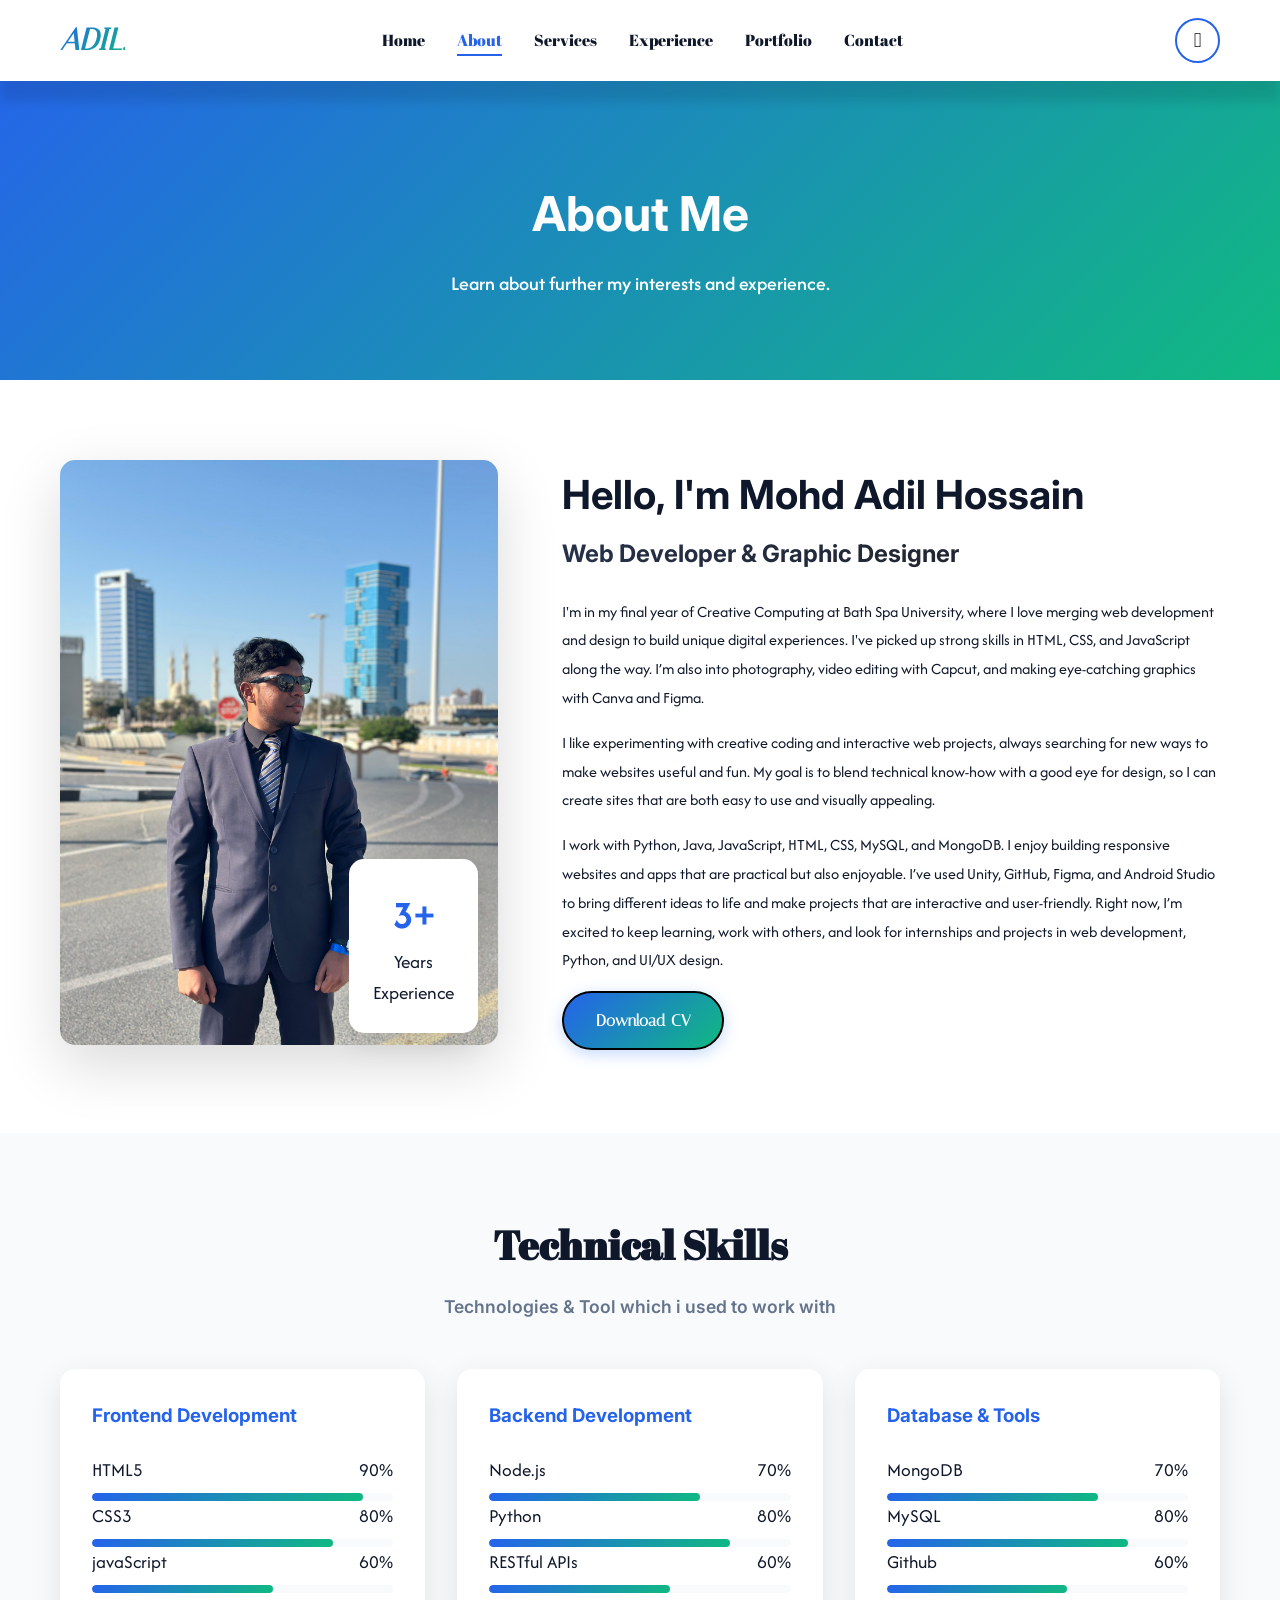
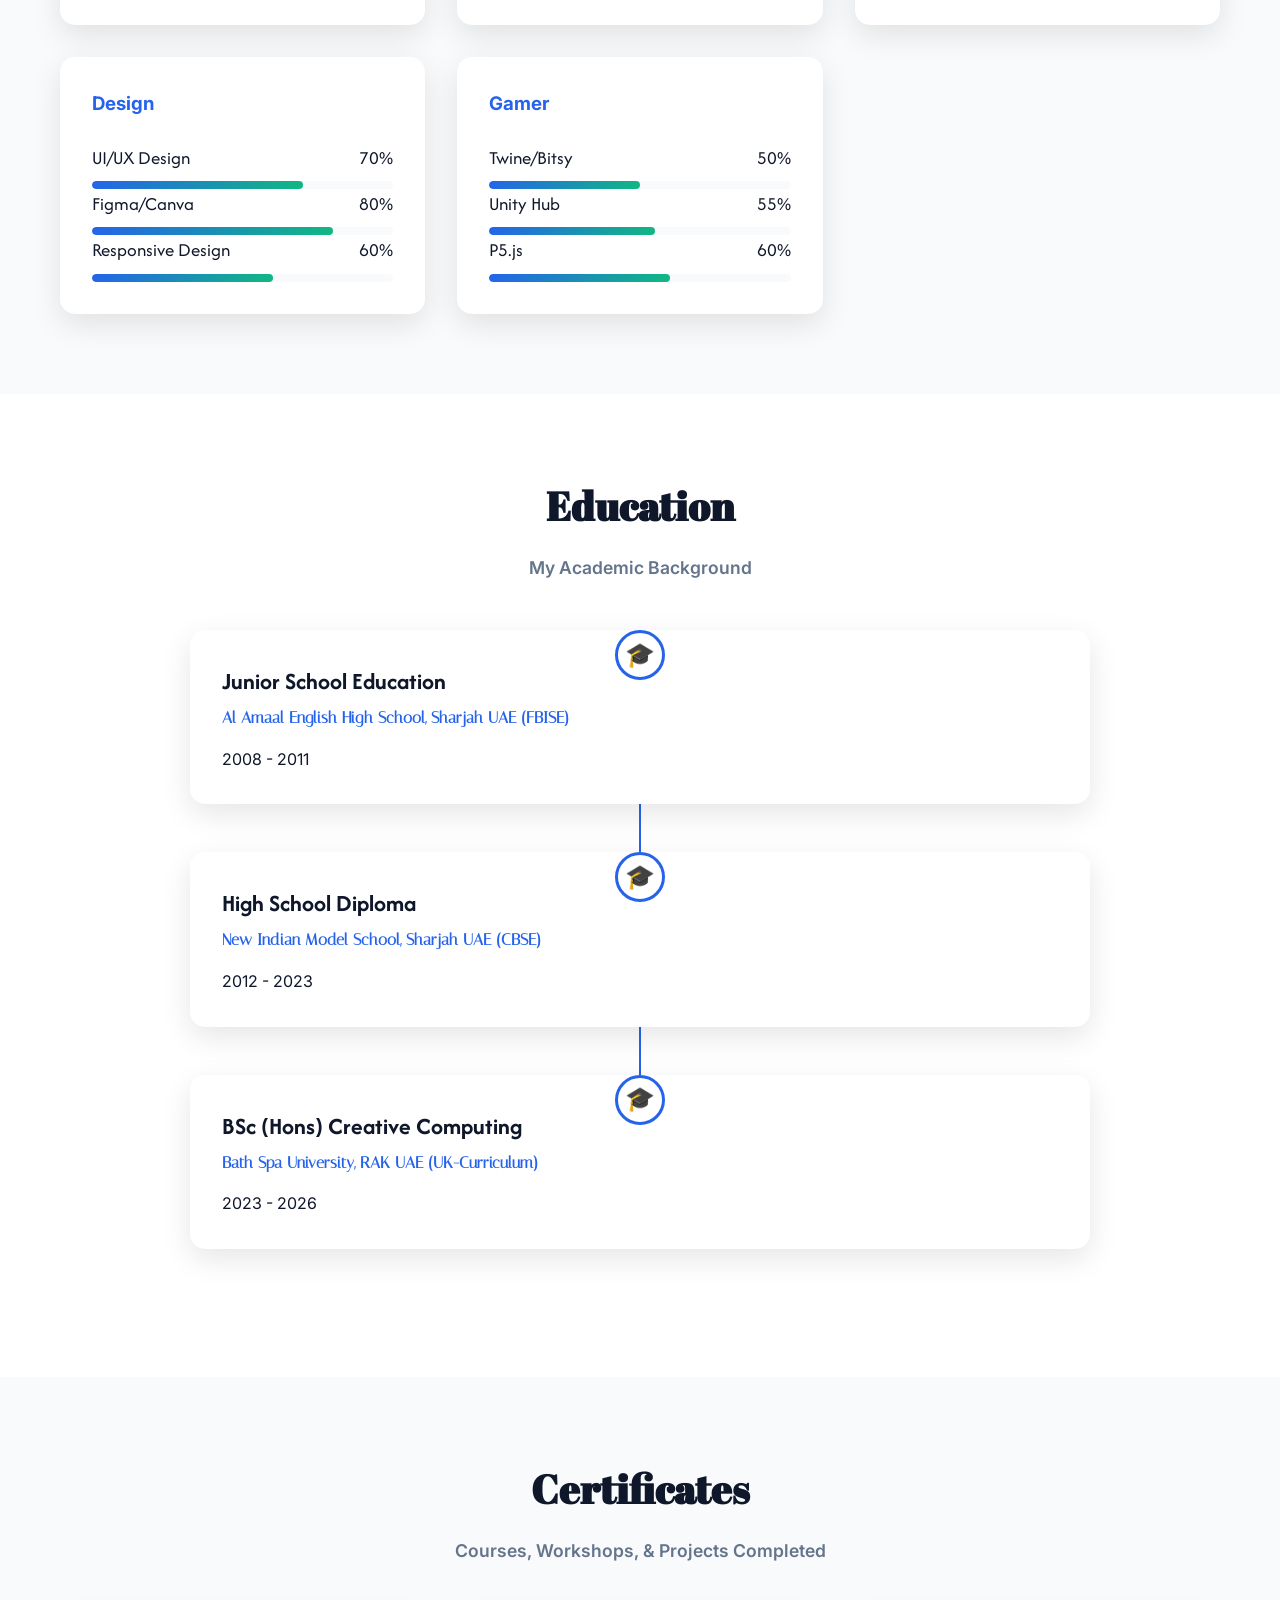
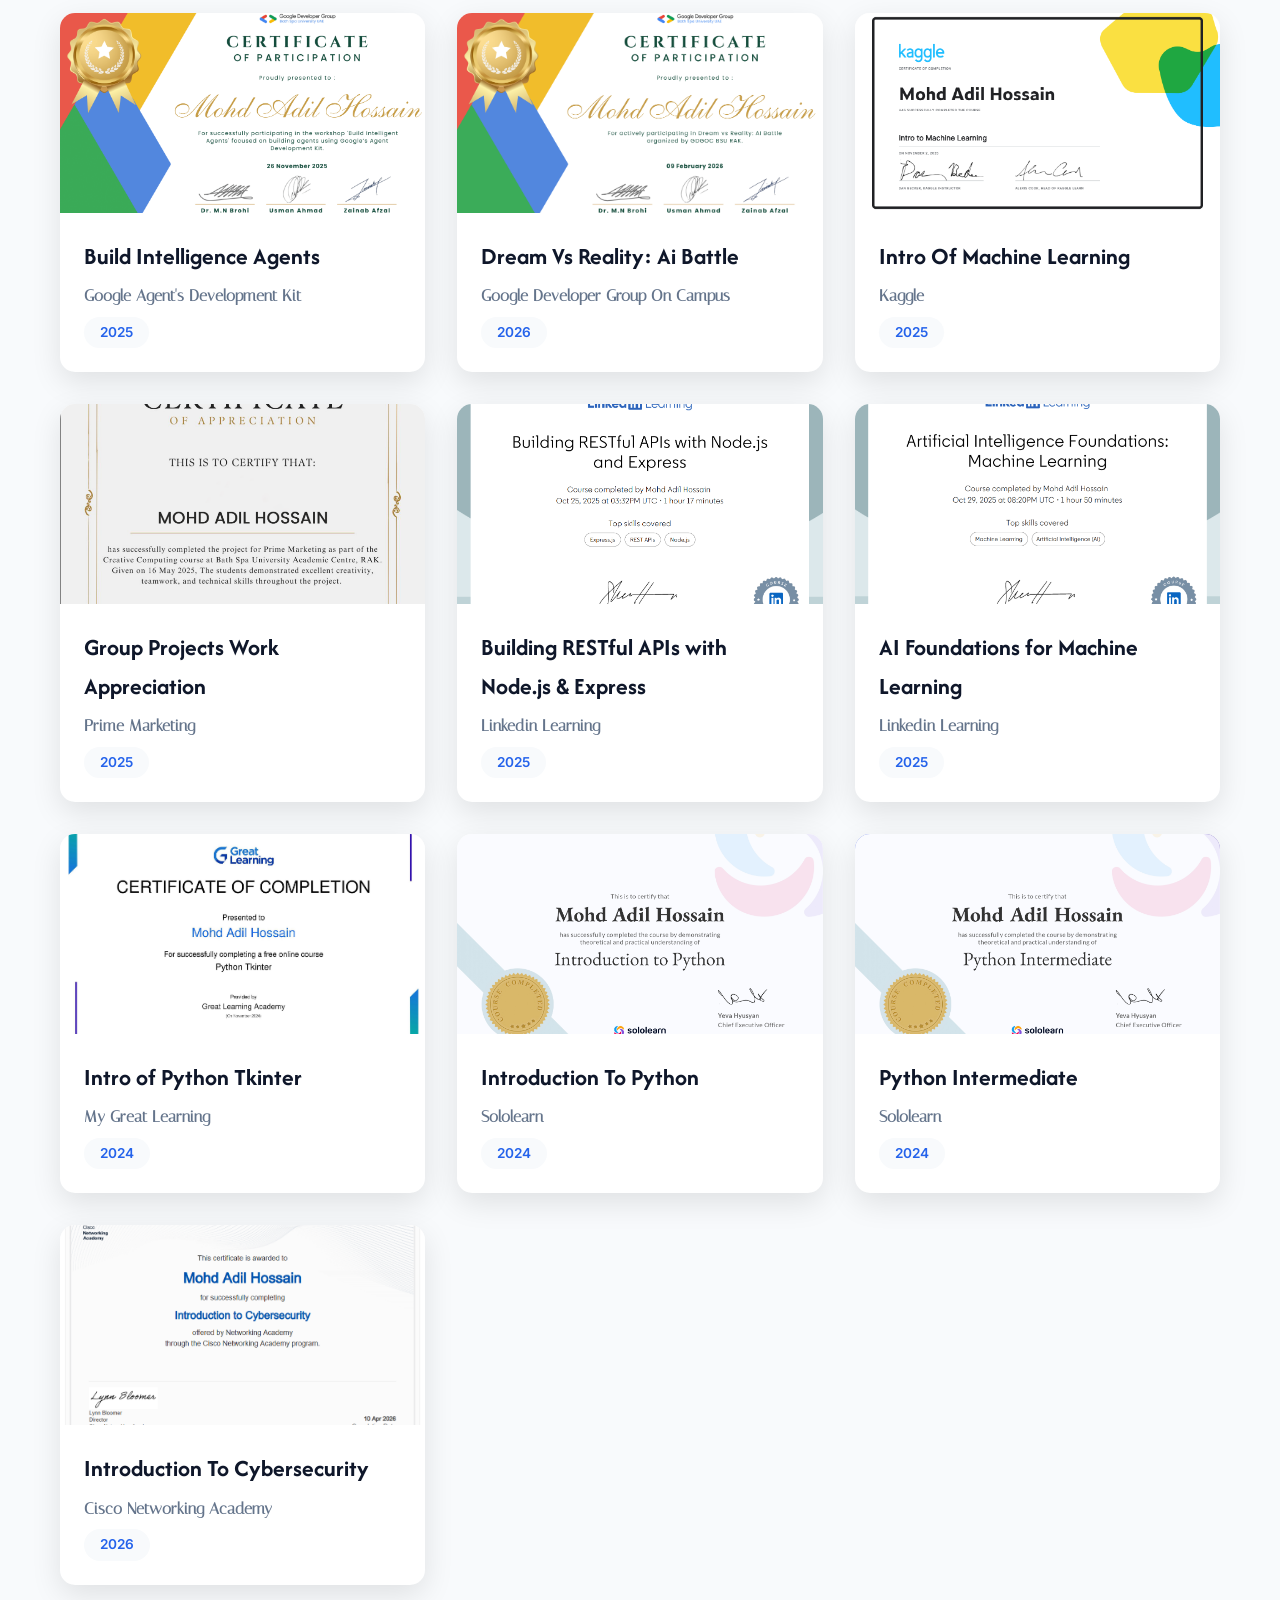
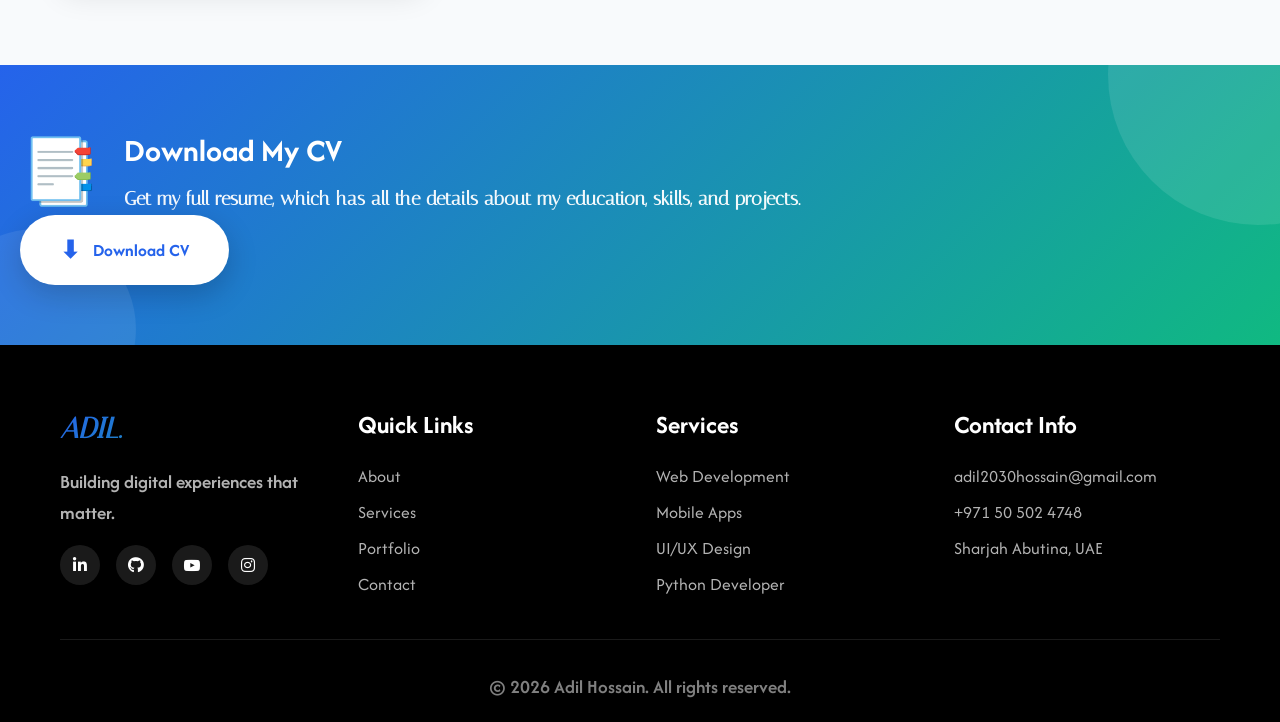
==== commit dacd2971: "updates" ====
--- a/pages/about.html
+++ b/pages/about.html
@@ -293,7 +293,7 @@
                 <div class="timeline-item">
                     <div class="timeline-icon">🎓</div>
                     <div class="timeline-content">
-                        <h3>High School Degree</h3>
+                        <h3>High School Diploma</h3>
                         <h4>New Indian Model School, Sharjah UAE (CBSE)</h4>
                         <span class="timeline-date">2012 - 2023</span>
                     </div>
@@ -304,7 +304,7 @@
                     <div class="timeline-content">
                         <h3>BSc (Hons) Creative Computing</h3>
                         <h4>Bath Spa University, RAK UAE (UK-Curriculum)</h4>
-                        <span class="timeline-date">2023 - present</span>
+                        <span class="timeline-date">2023 - 2026</span>
                     </div>
                 </div>
             </div>
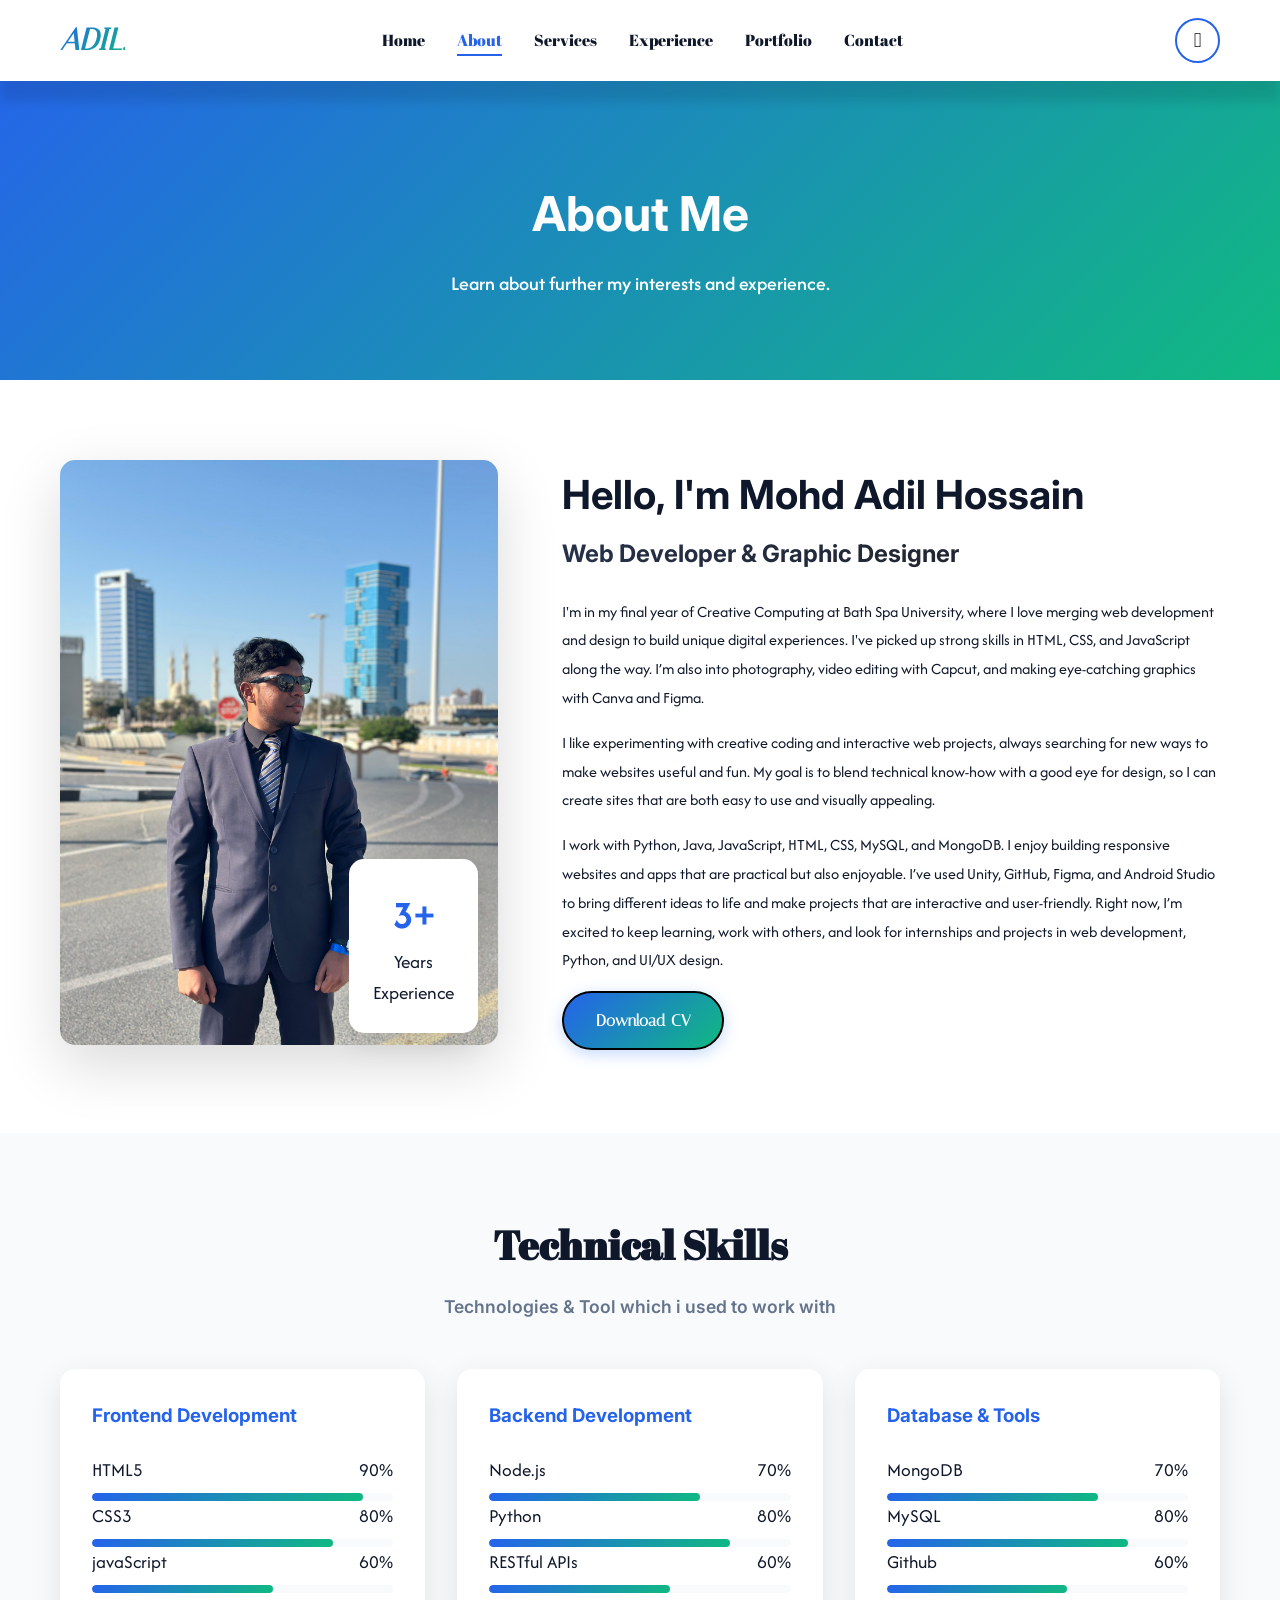
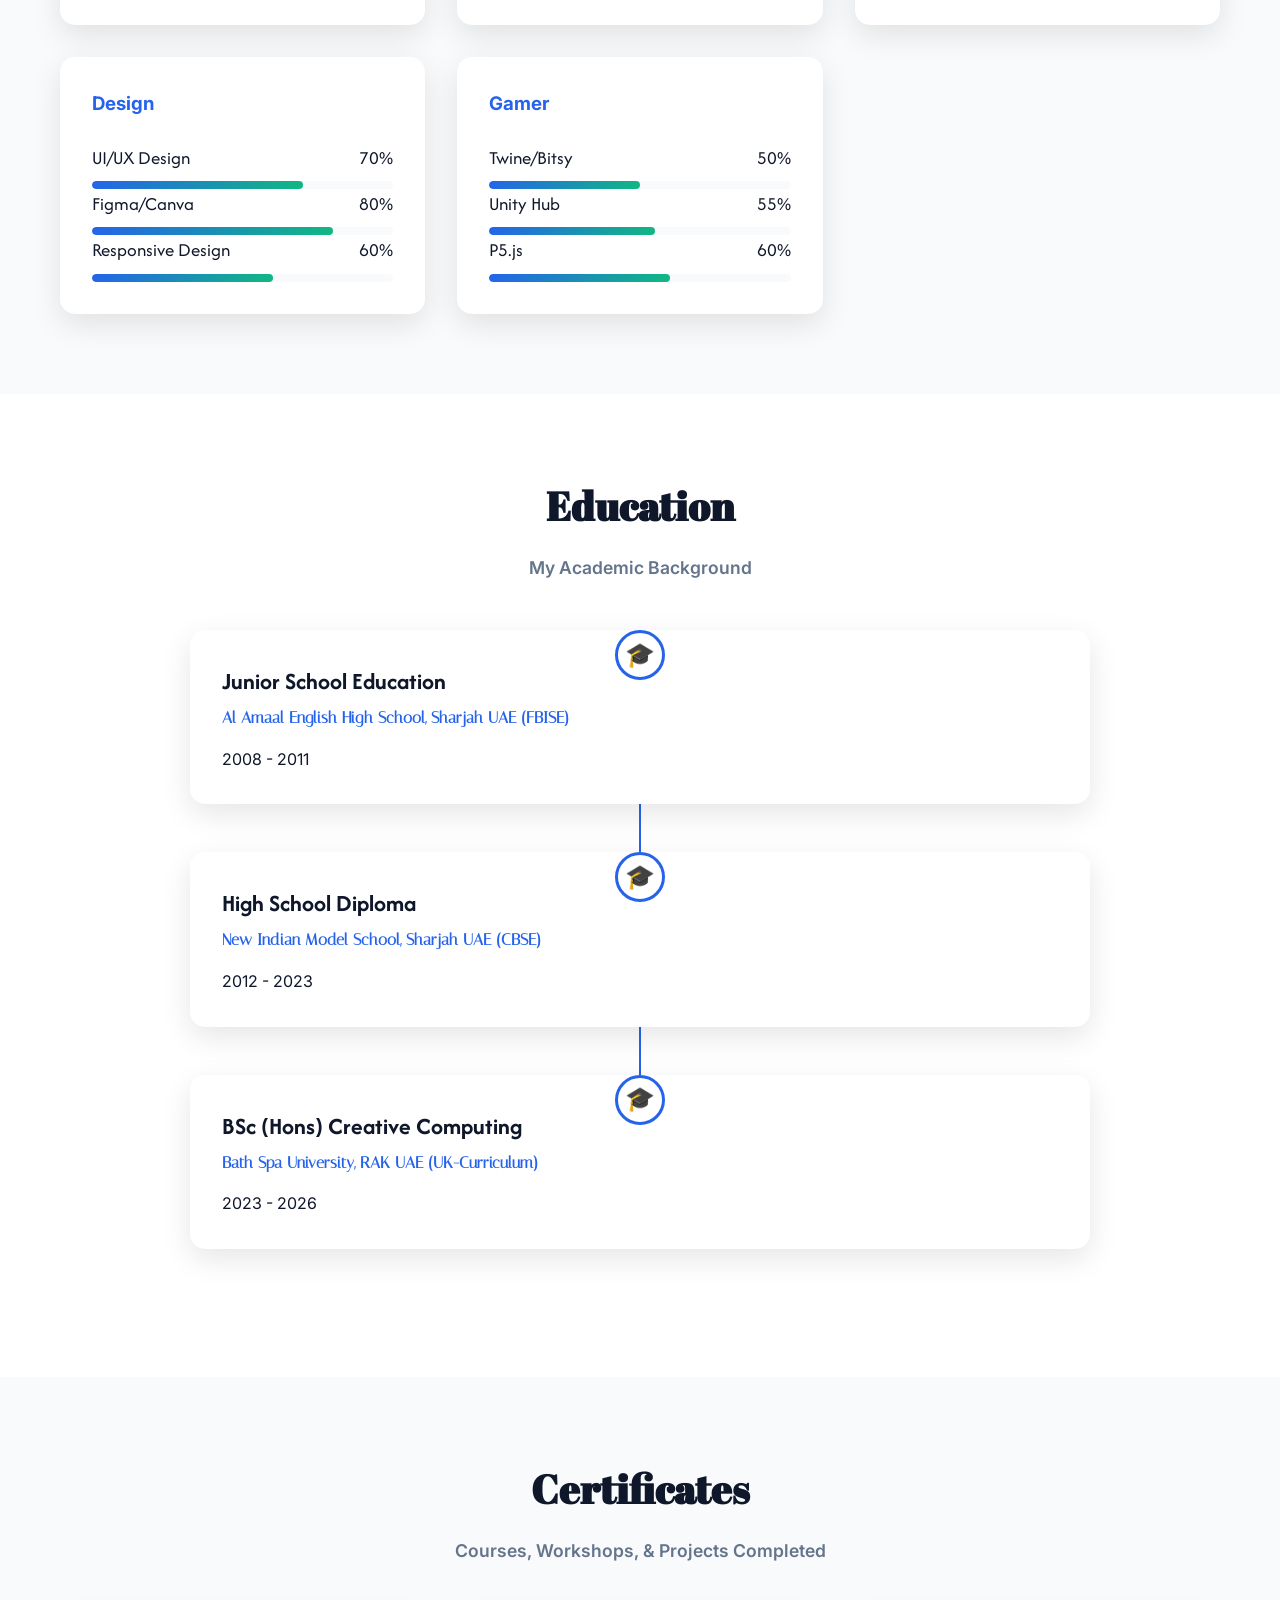
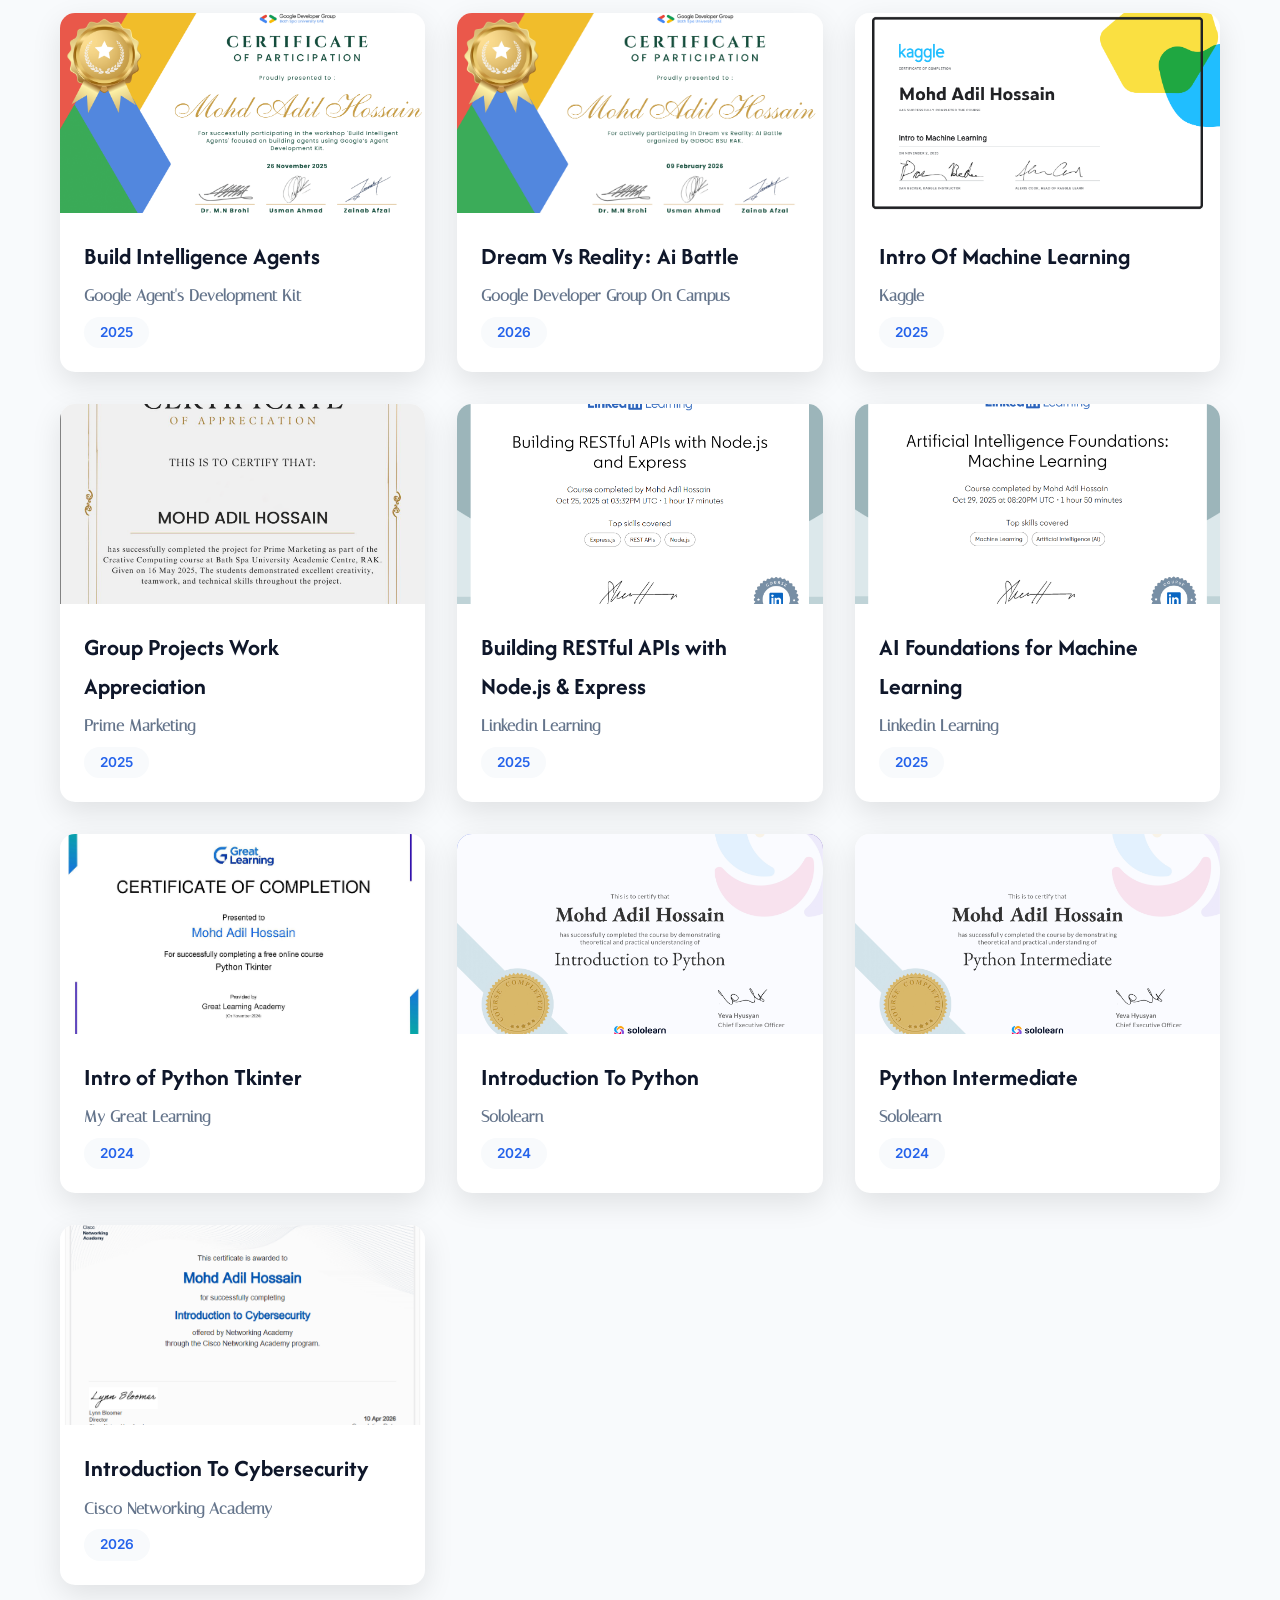
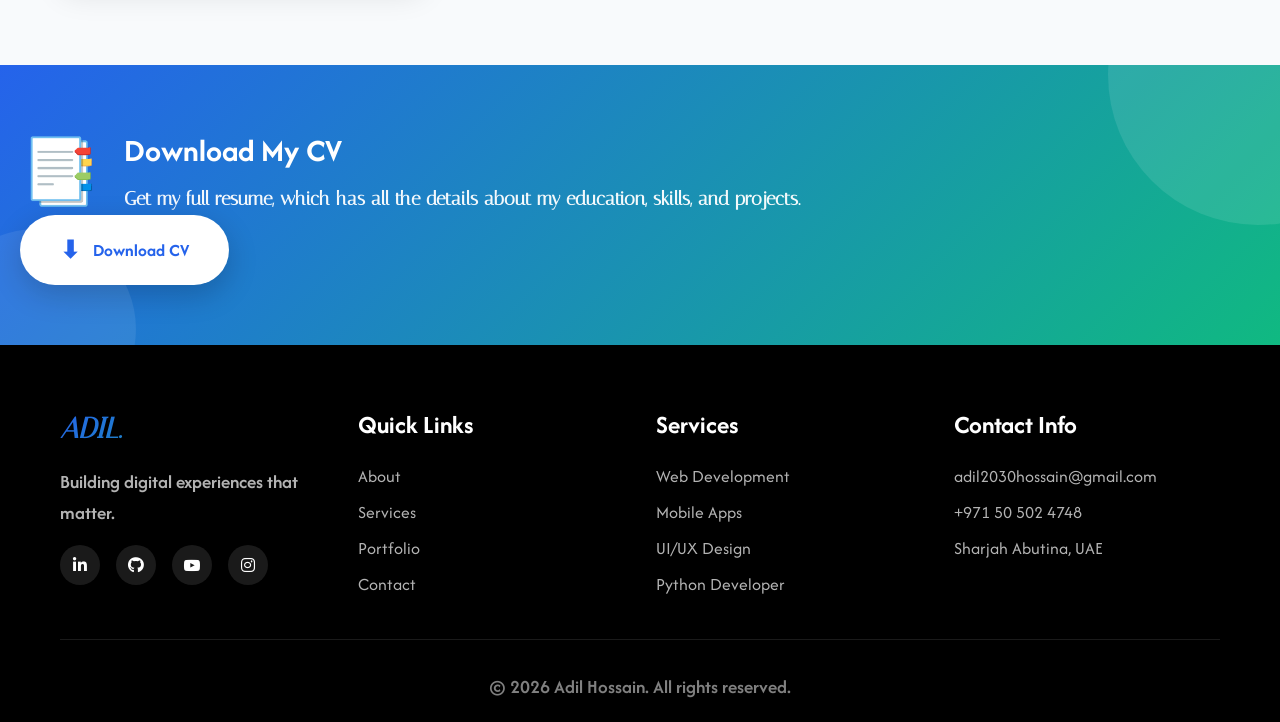
==== commit c6d21eaa: "updates" ====
--- a/pages/about.html
+++ b/pages/about.html
@@ -74,7 +74,7 @@
                         make projects that are interactive and user-friendly. Right now, I’m excited to keep learning, work with others, and look 
                         for internships and projects in web development, Python, and UI/UX design.
                     </p>
-                    <a href="/Adil Hossain Portfolio CV.pdf" download class="btn btn-primary">Download CV</a>
+                    <a href="/Adil Hossain CV Resume.pdf" download class="btn btn-primary">Download CV</a>
                 </div>
             </div>
         </div>
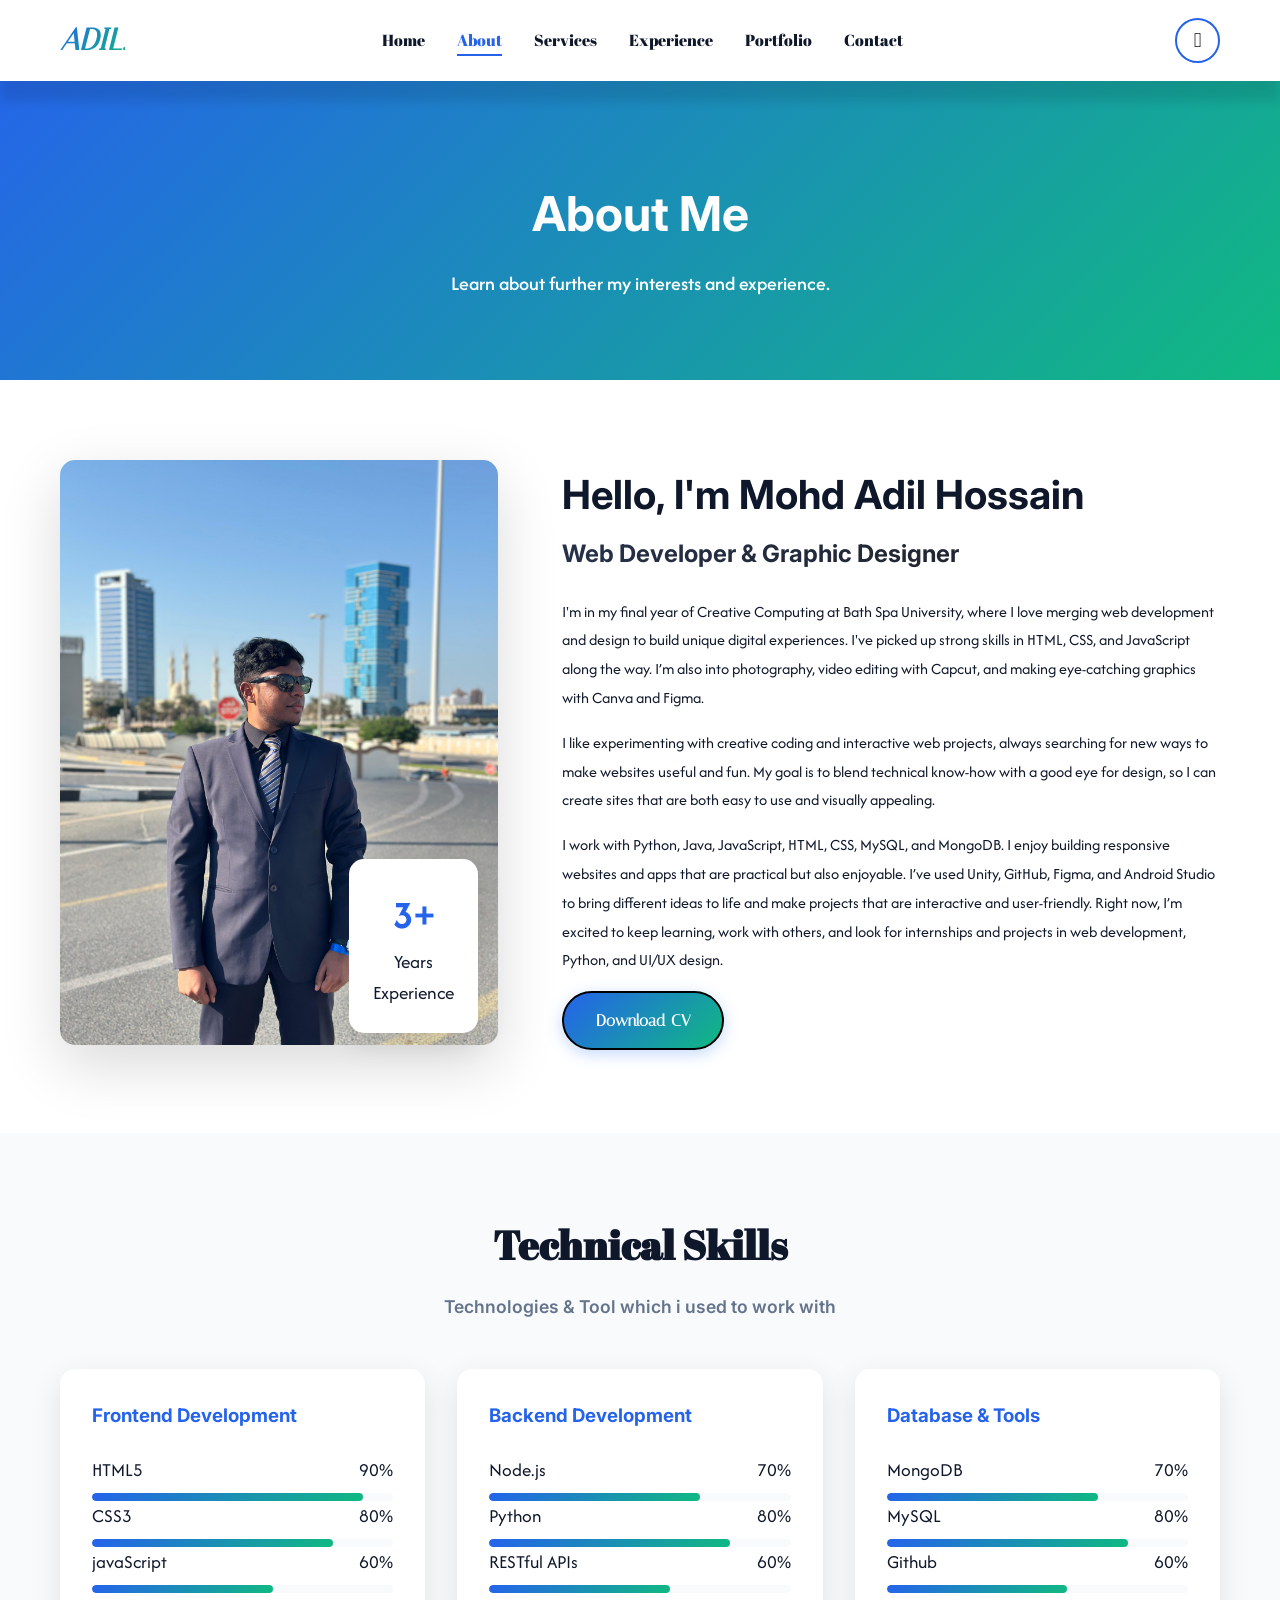
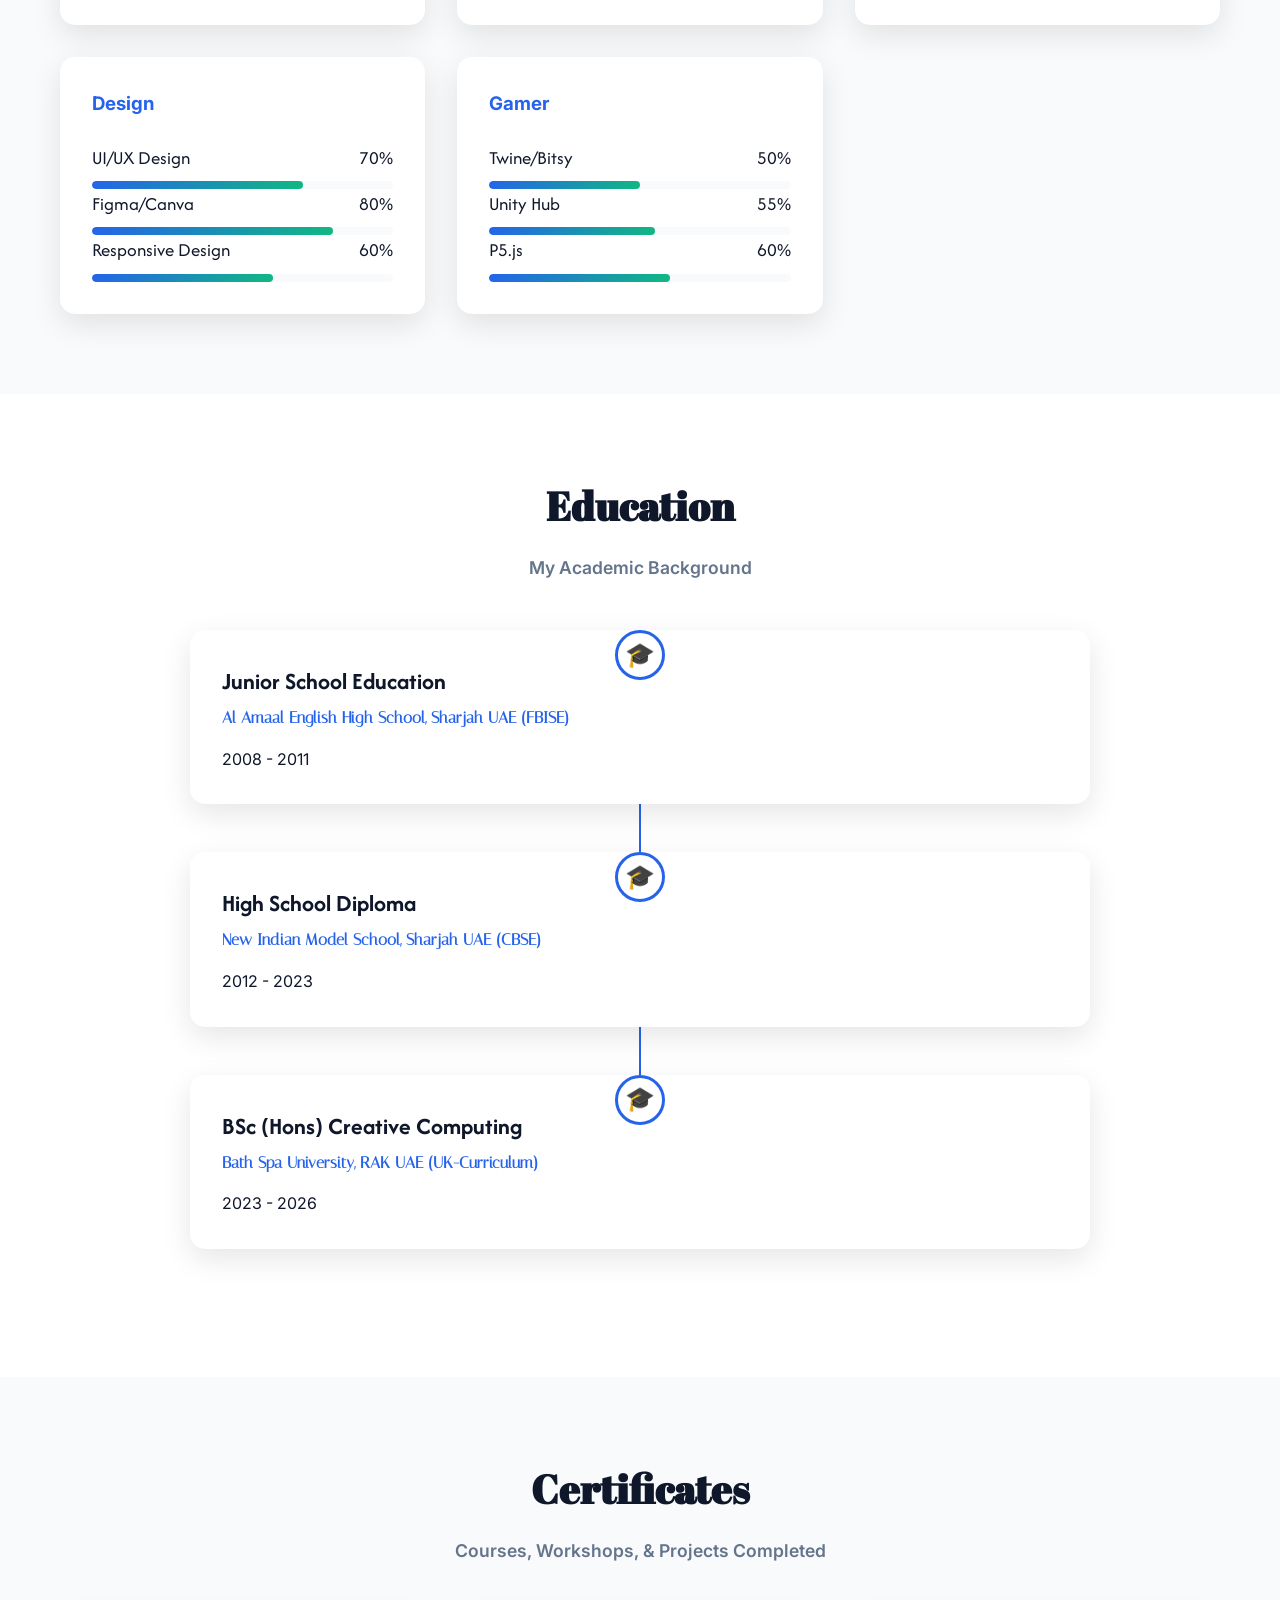
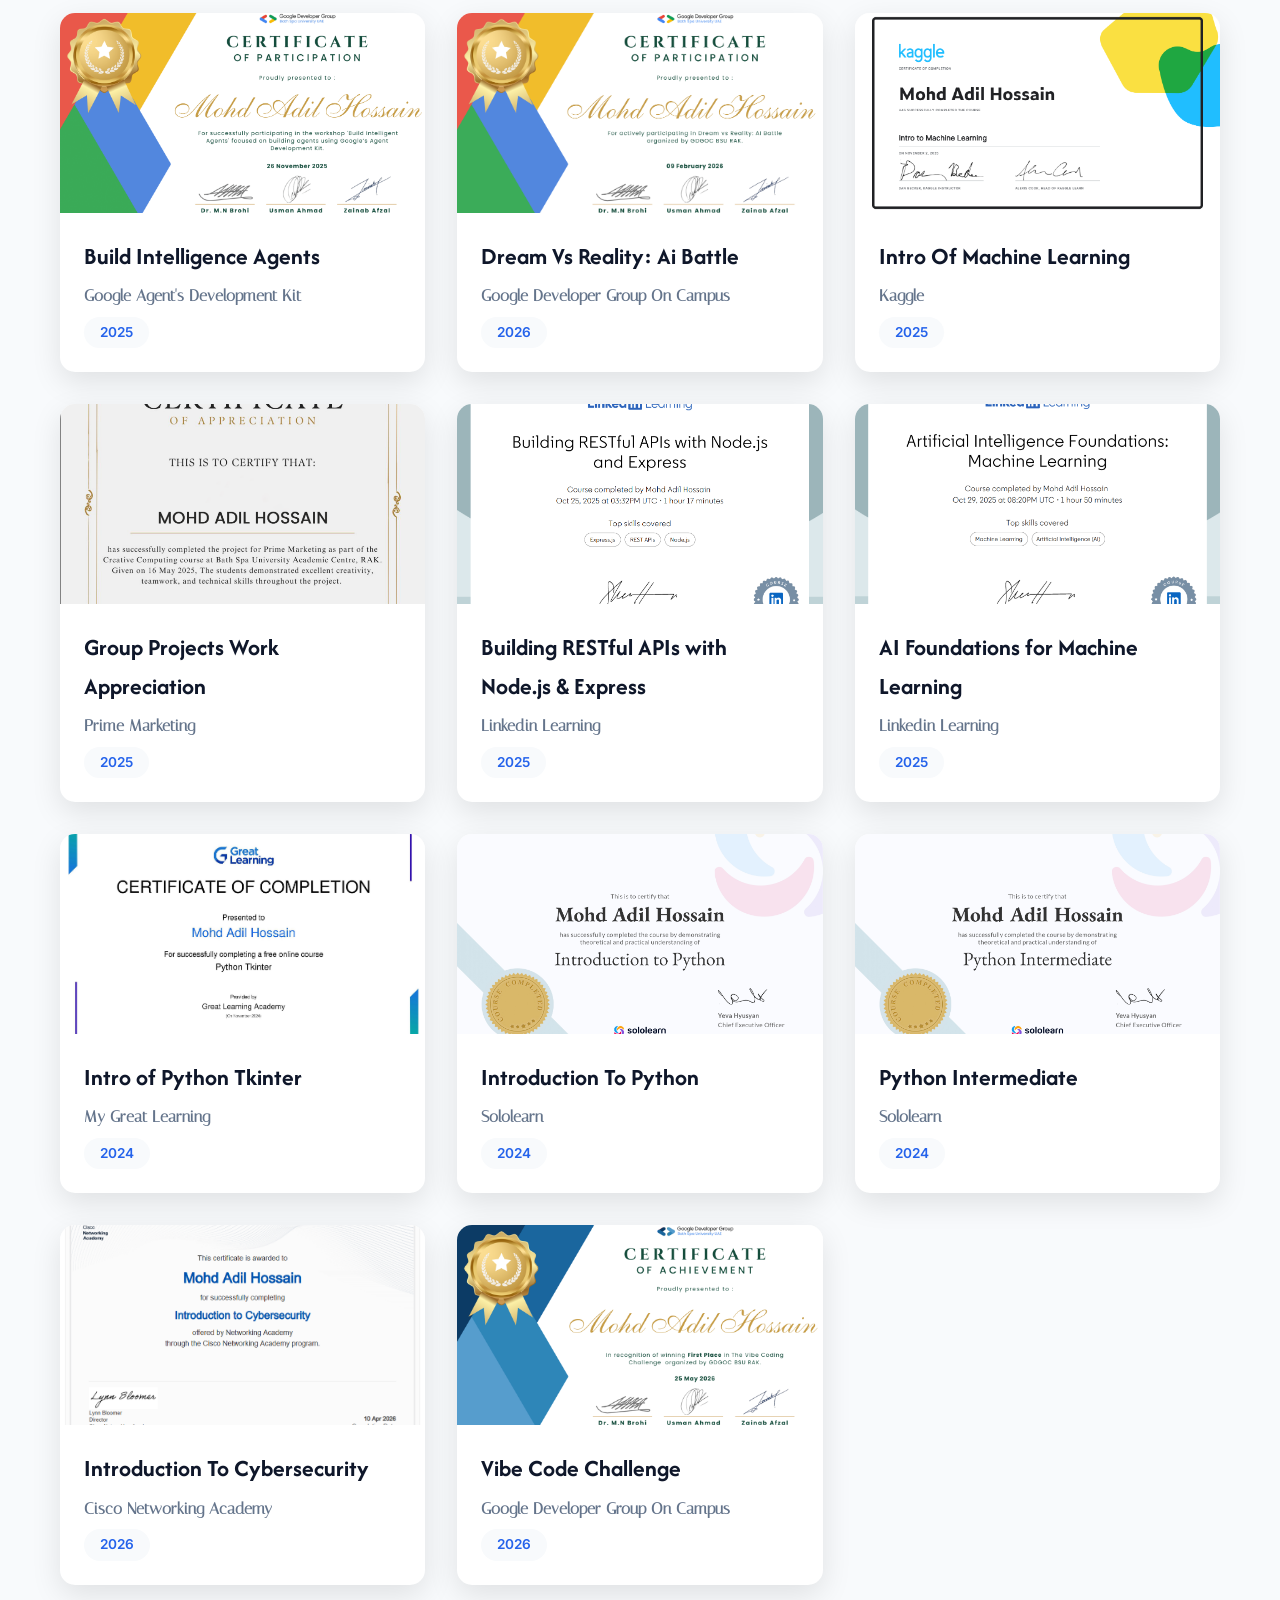
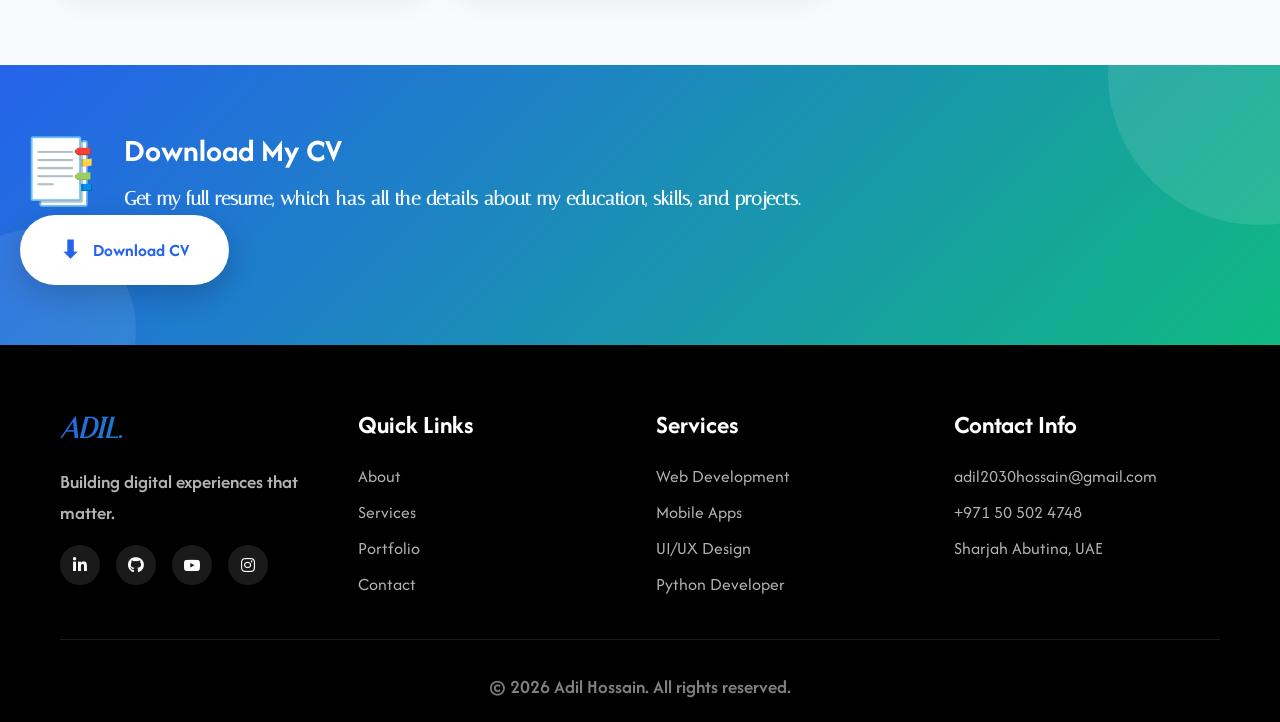
==== commit 9c921469: "updates" ====
--- a/pages/about.html
+++ b/pages/about.html
@@ -429,6 +429,17 @@
                         <span class="cert-year">2026</span>
                     </div>
                 </div>
+                <!-- Cert 11 -->
+                <div class="cert-card" onclick="openLightbox(10)">
+                    <div class="cert-image">
+                        <img src="../images/11.png" alt="GDG Certificates" data-cert-title="Vibe Code Challenge" data-cert-org="Google Developer Group On Campus">
+                    </div>
+                    <div class="cert-info">
+                        <h3>Vibe Code Challenge</h3>
+                        <p>Google Developer Group On Campus</p>
+                        <span class="cert-year">2026</span>
+                    </div>
+                </div>
             </div>
         </div>
     </section>
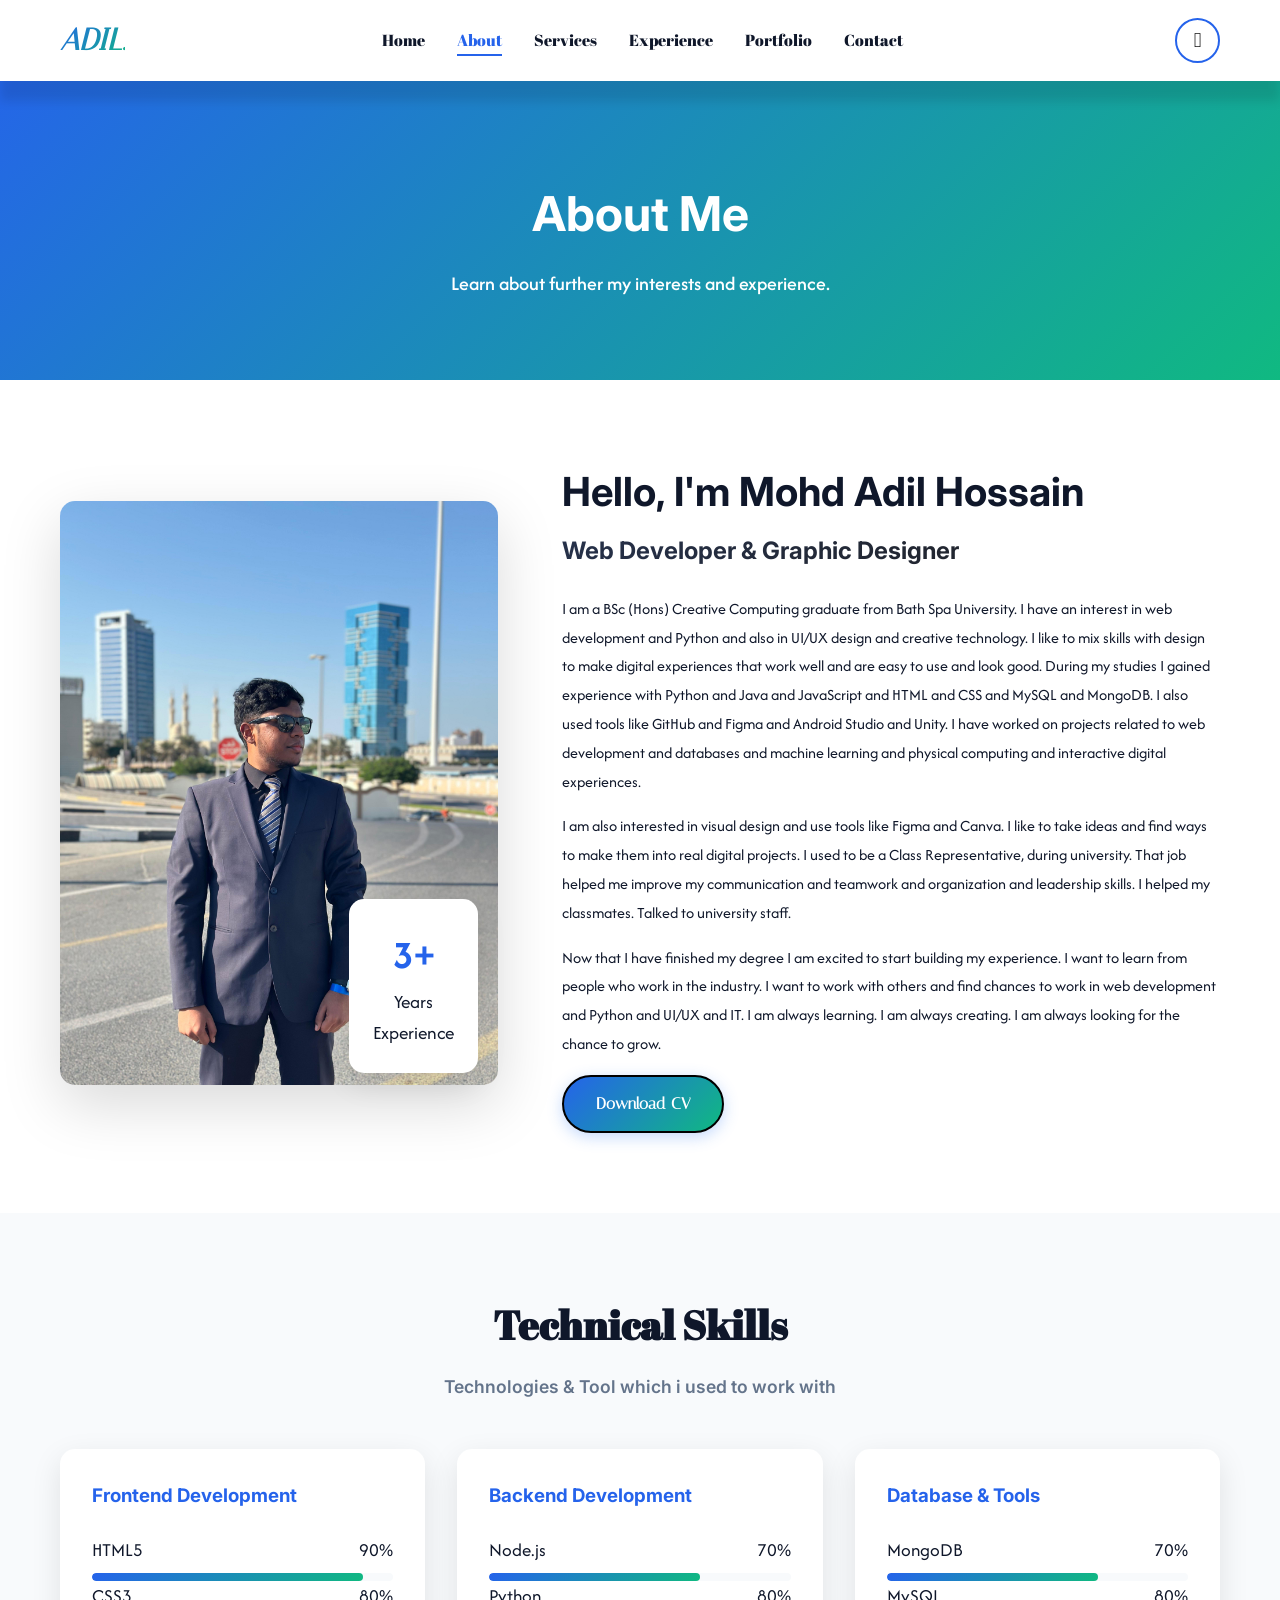
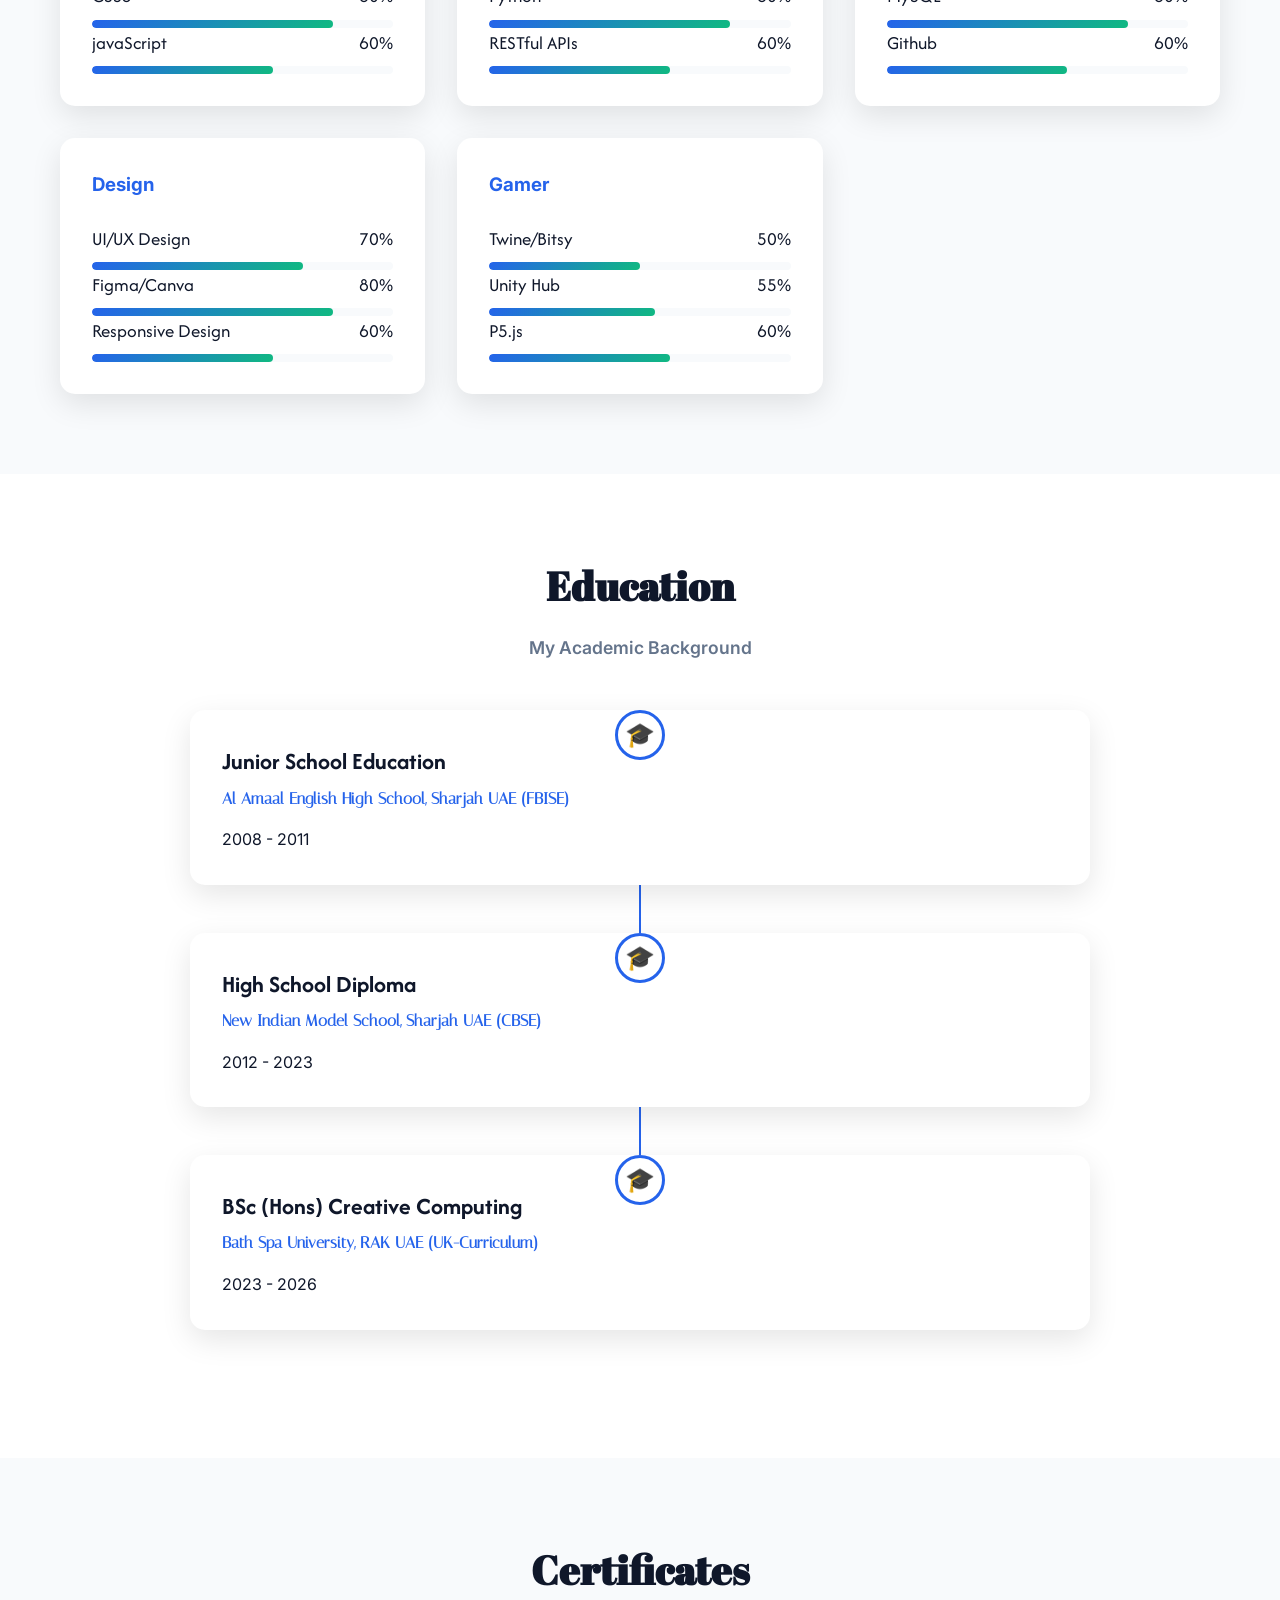
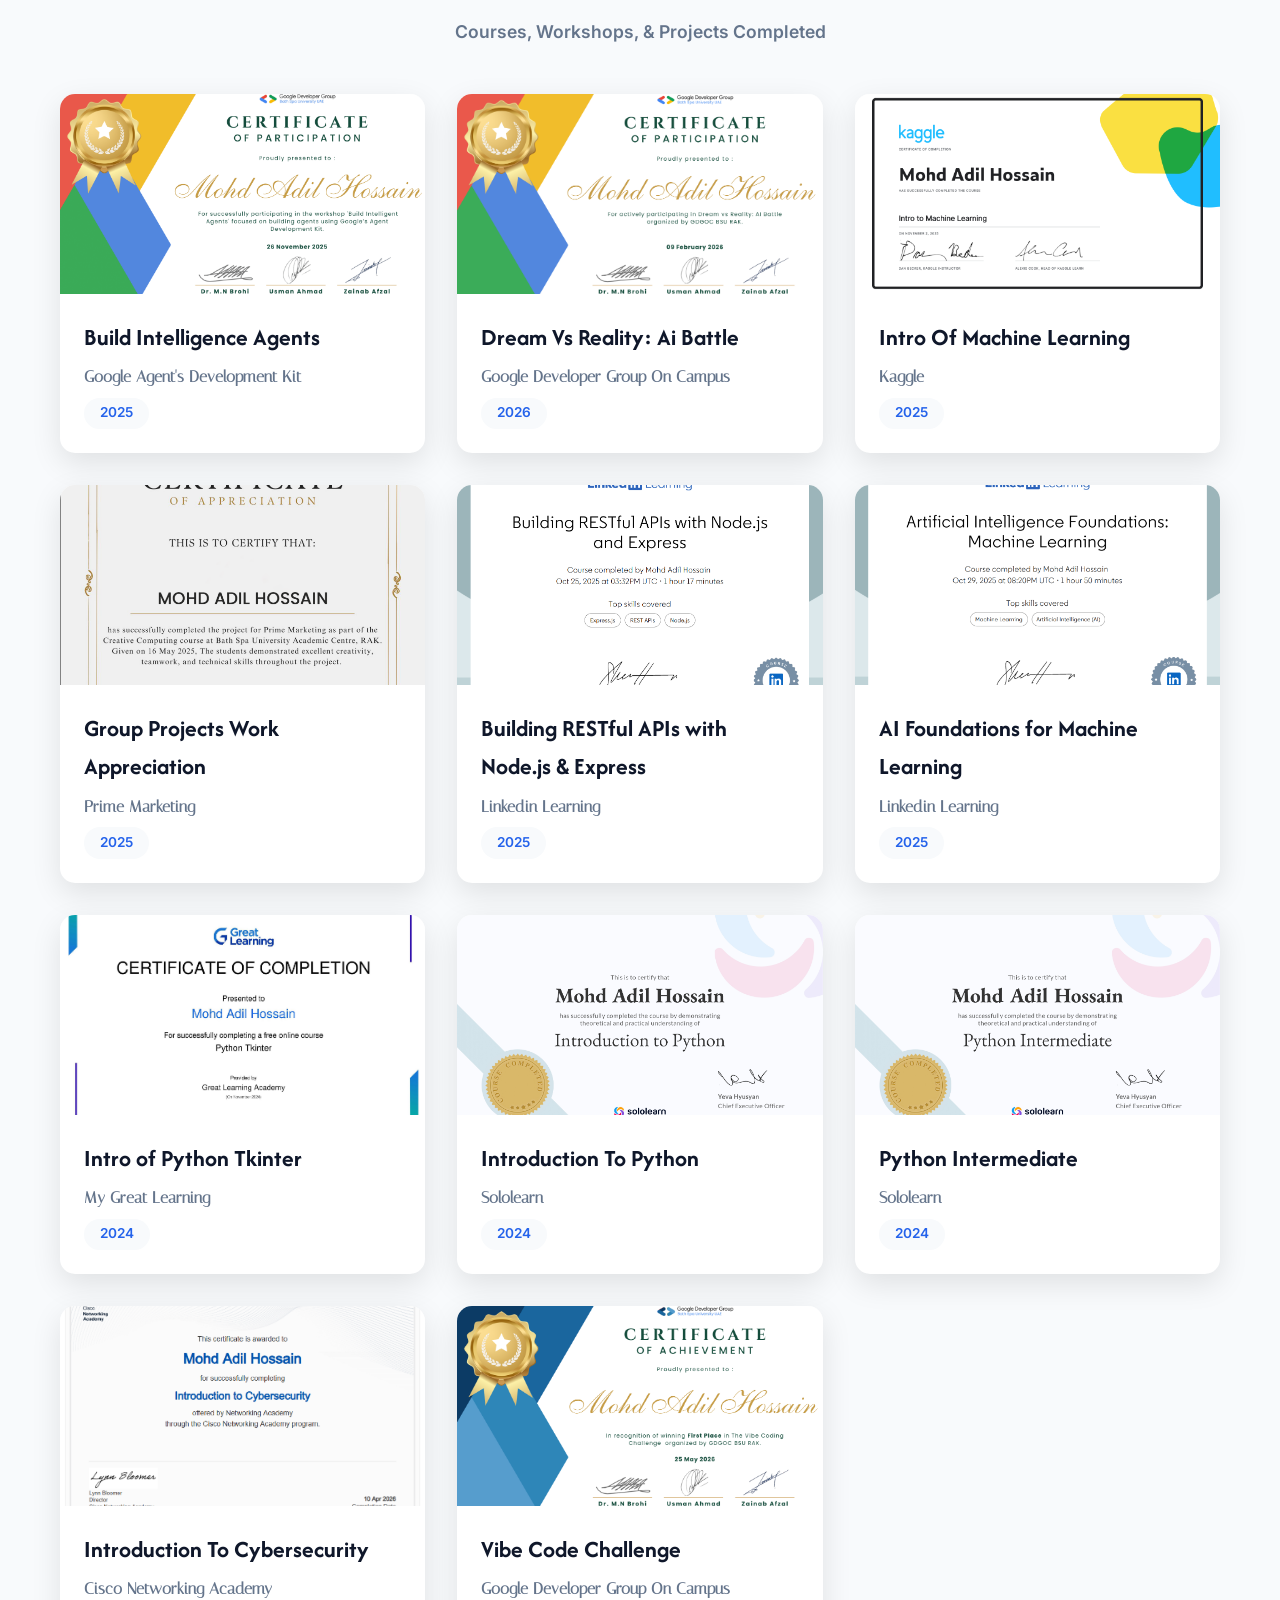
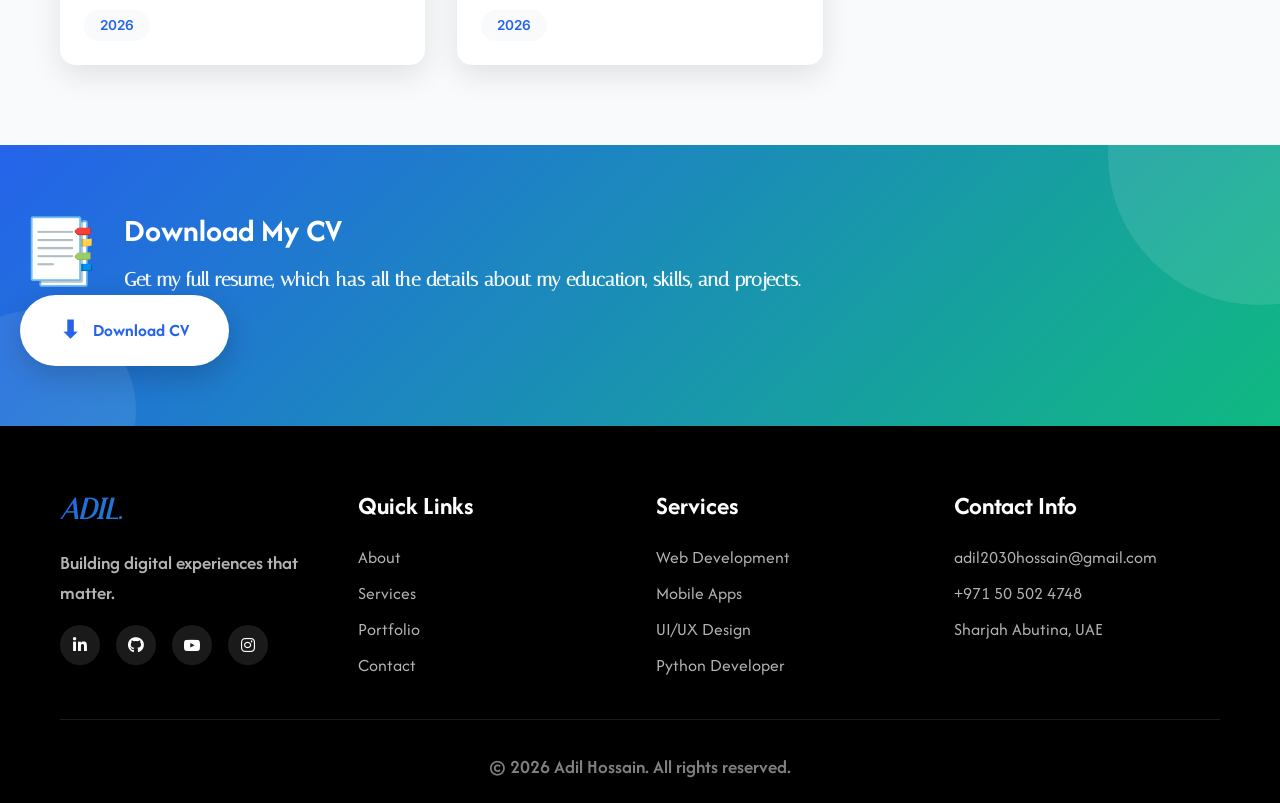
==== commit b404b95a: "UPDATES" ====
--- a/pages/about.html
+++ b/pages/about.html
@@ -59,22 +59,20 @@
                     <h2>Hello, I'm Mohd Adil Hossain</h2>
                     <h3 class="gradient-text">Web Developer & Graphic Designer</h3>
                     <p>
-                        I'm in my final year of Creative Computing at Bath Spa University, where I love merging web development and design 
-                        to build unique digital experiences. I've picked up strong skills in HTML, CSS, and JavaScript along the way. I’m 
-                        also into photography, video editing with Capcut, and making eye-catching graphics with Canva and Figma.
+                        I am a BSc (Hons) Creative Computing graduate from Bath Spa University. I have an interest in web development and Python and also in UI/UX design and creative technology. 
+                        I like to mix skills with design to make digital experiences that work well and are easy to use and look good. During my studies I gained experience with Python and Java 
+                        and JavaScript and HTML and CSS and MySQL and MongoDB. I also used tools like GitHub and Figma and Android Studio and Unity. I have worked on projects related to web development 
+                        and databases and machine learning and physical computing and interactive digital experiences.
                     </p>
                     <p>
-                        I like experimenting with creative coding and interactive web projects, always searching for new ways to make websites 
-                        useful and fun. My goal is to blend technical know-how with a good eye for design, so I can create sites that are both 
-                        easy to use and visually appealing.
+                        I am also interested in visual design and use tools like Figma and Canva. I like to take ideas and find ways to make them into real digital projects. I used to be a Class Representative, during university. 
+                        That job helped me improve my communication and teamwork and organization and leadership skills. I helped my classmates. Talked to university staff.
                     </p>
                     <p>
-                        I work with Python, Java, JavaScript, HTML, CSS, MySQL, and MongoDB. I enjoy building responsive websites and apps that 
-                        are practical but also enjoyable. I’ve used Unity, GitHub, Figma, and Android Studio to bring different ideas to life and 
-                        make projects that are interactive and user-friendly. Right now, I’m excited to keep learning, work with others, and look 
-                        for internships and projects in web development, Python, and UI/UX design.
+                        Now that I have finished my degree I am excited to start building my experience. I want to learn from people who work in the industry. I want to work with others and find chances to work in web development 
+                        and Python and UI/UX and IT. I am always learning. I am always creating. I am always looking for the chance to grow.
                     </p>
-                    <a href="/Adil Hossain CV Resume.pdf" download class="btn btn-primary">Download CV</a>
+                    <a href="/Adil CV Resume.pdf" download class="btn btn-primary">Download CV</a>
                 </div>
             </div>
         </div>
@@ -468,7 +466,7 @@
                     </div>
                 </div>
                 <div class="cv-banner-actions">
-                    <a href="/Adil Hossain Portfolio CV.pdf" download="ADIL._CV.pdf" class="cv-download-btn">
+                    <a href="/Adil CV Resume.pdf" download="ADIL._CV.pdf" class="cv-download-btn">
                         <span class="download-icon">⬇</span>
                         <span>Download CV</span>
                     </a>
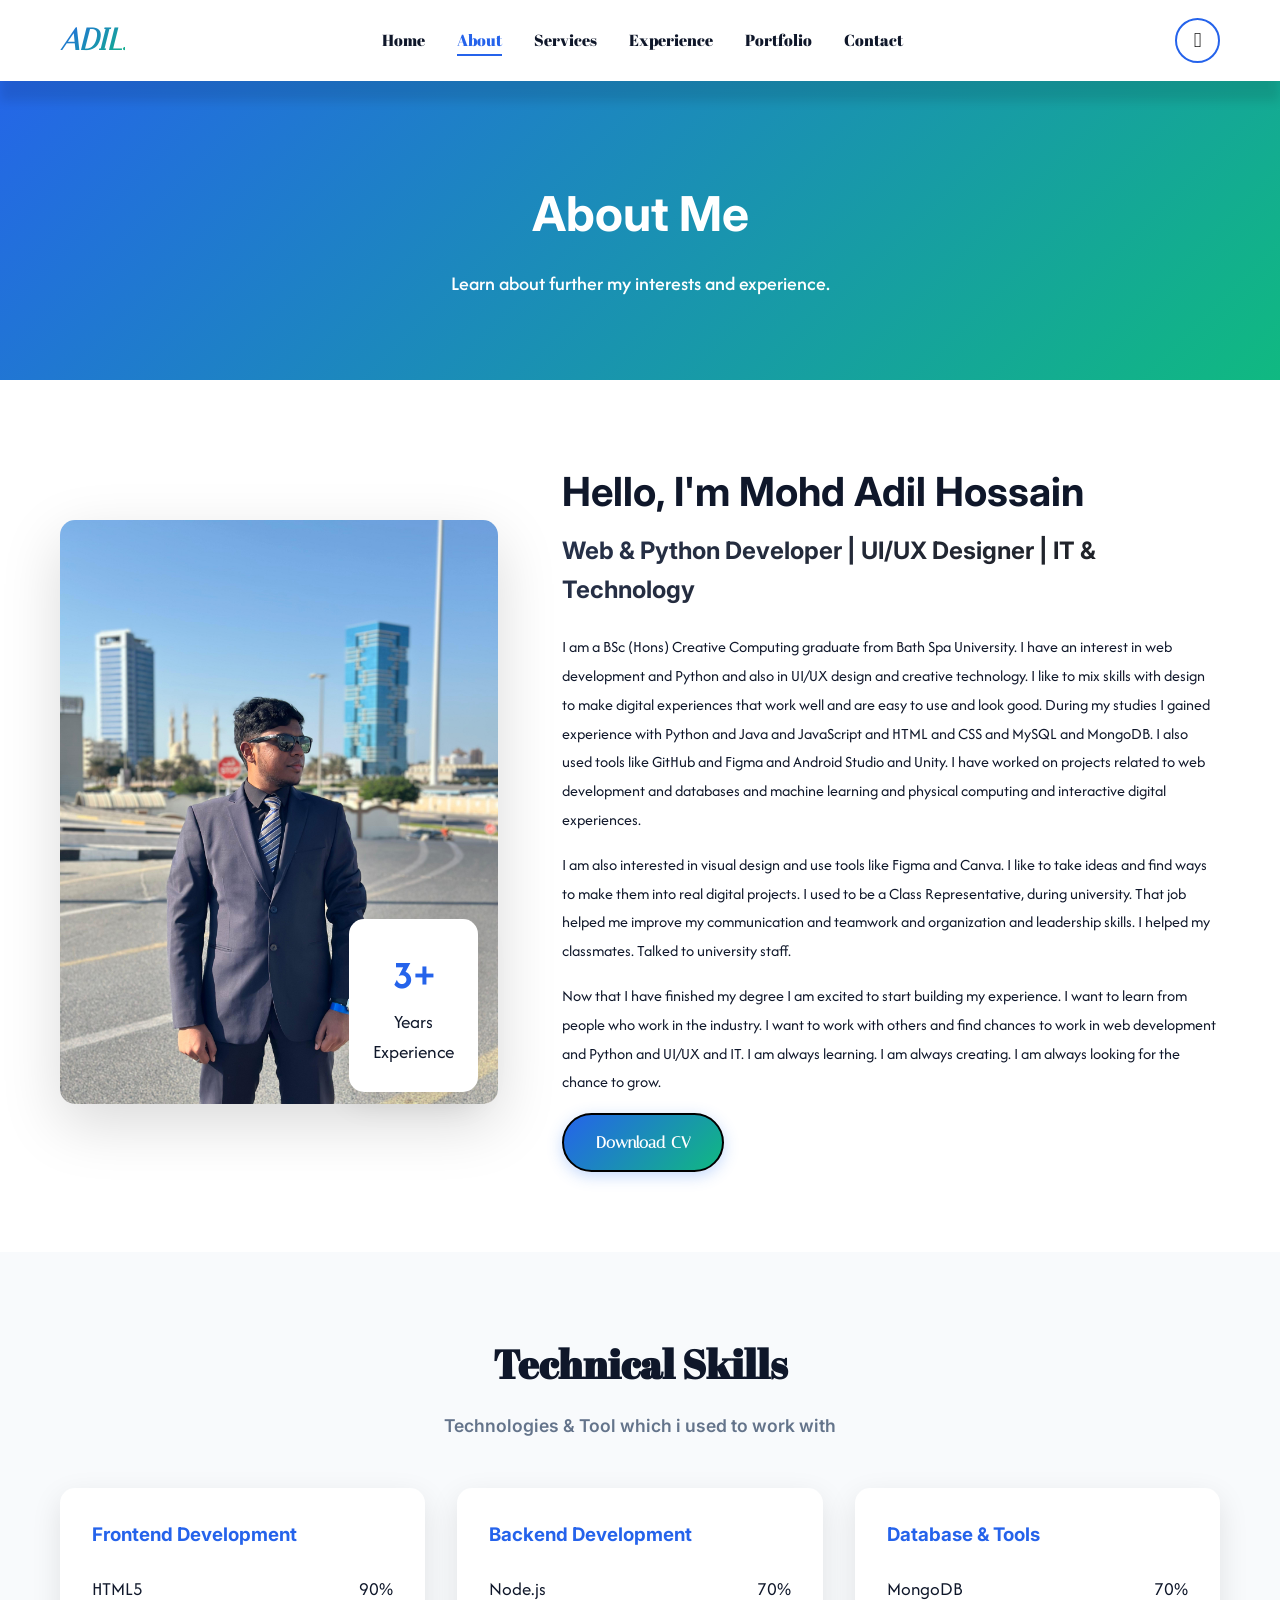
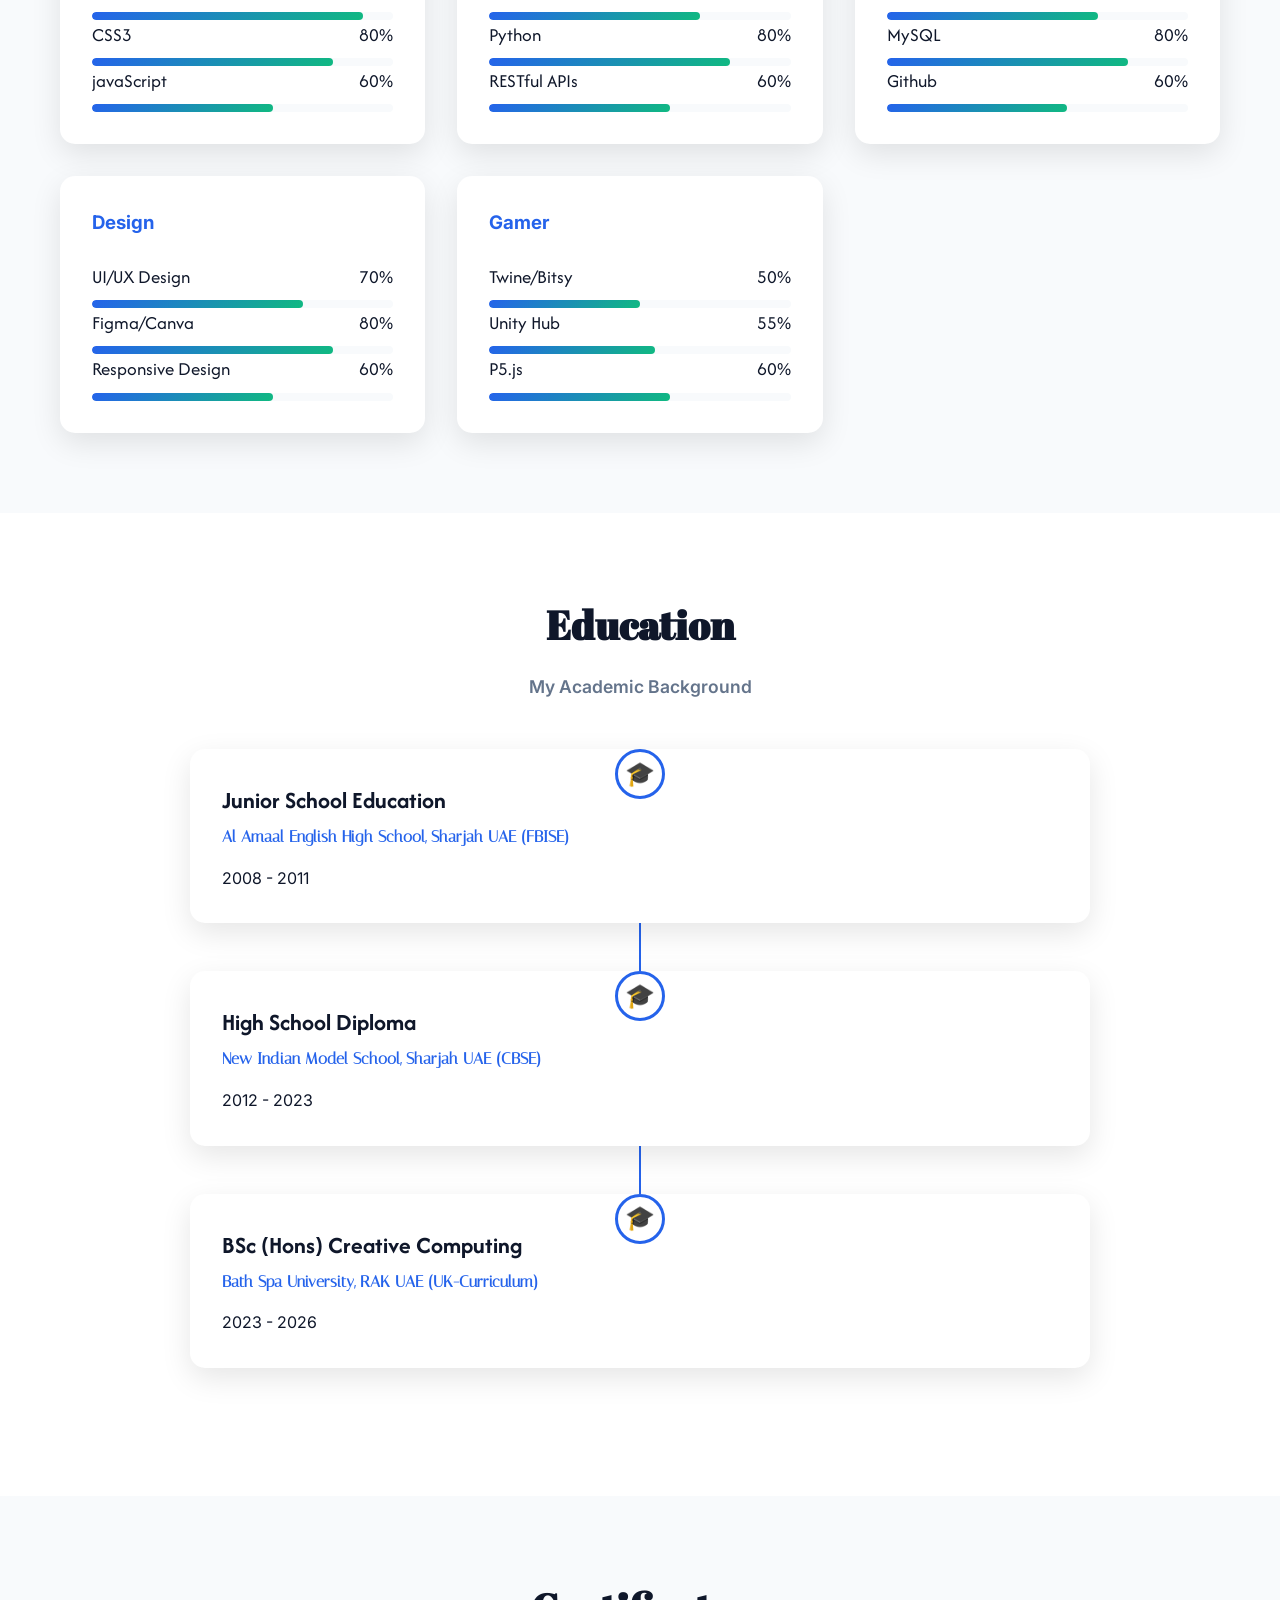
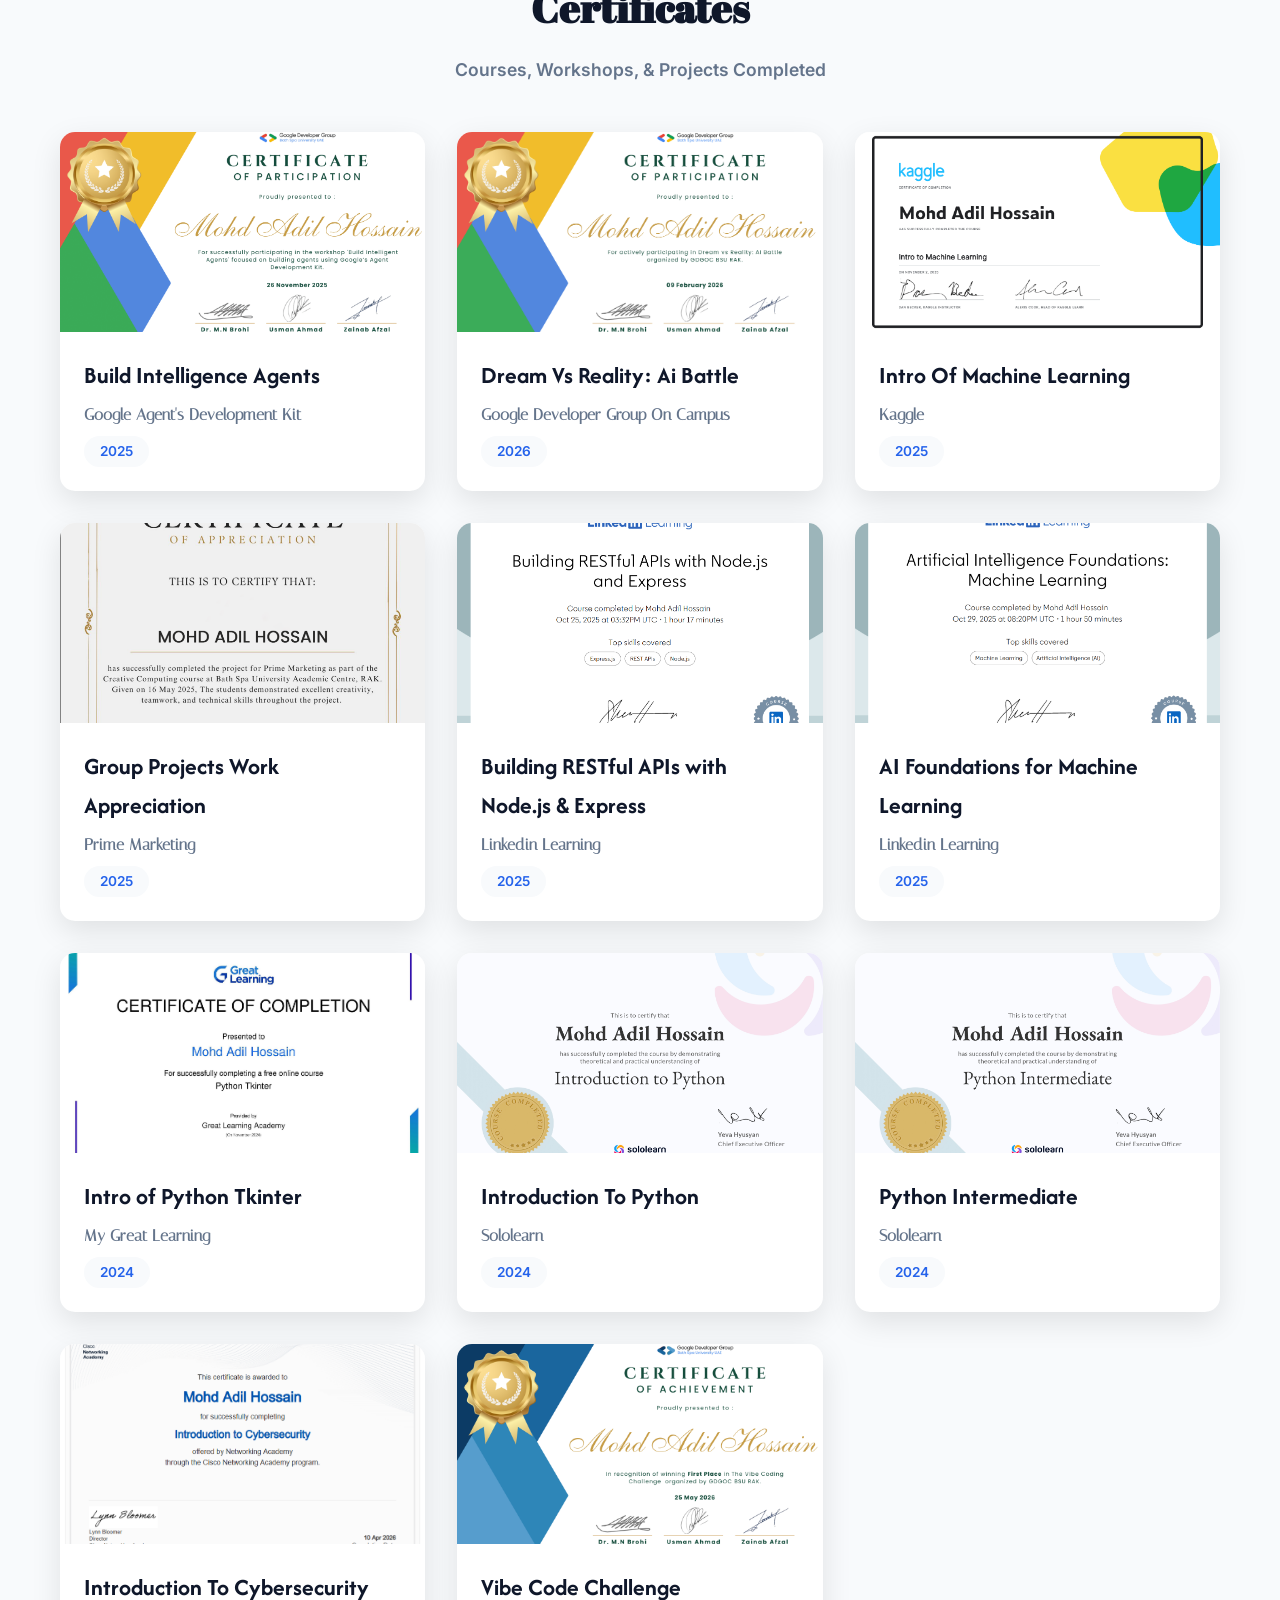
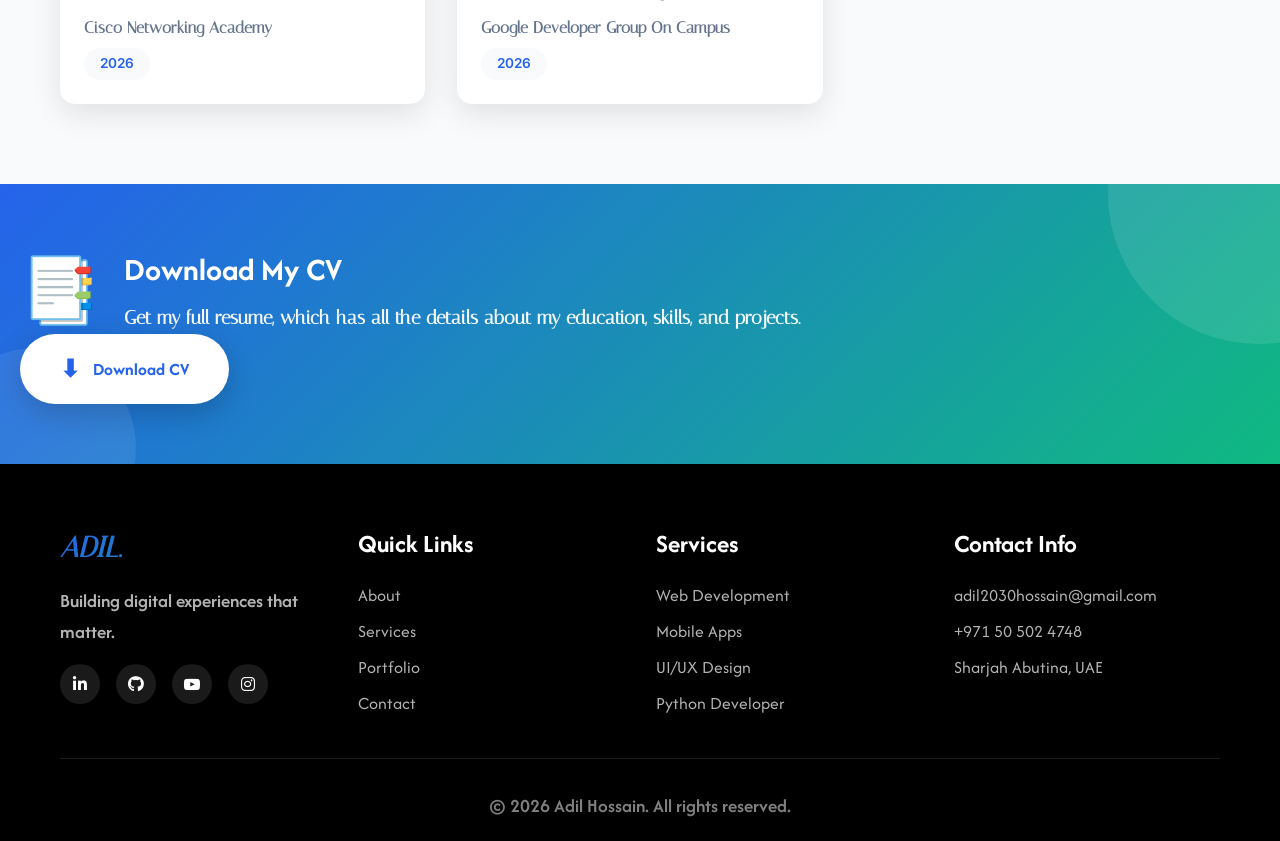
==== commit 09b08612: "updates" ====
--- a/pages/about.html
+++ b/pages/about.html
@@ -57,7 +57,7 @@
                 </div>
                 <div class="about-content">
                     <h2>Hello, I'm Mohd Adil Hossain</h2>
-                    <h3 class="gradient-text">Web Developer & Graphic Designer</h3>
+                    <h3 class="gradient-text">Web & Python Developer | UI/UX Designer | IT & Technology</h3>
                     <p>
                         I am a BSc (Hons) Creative Computing graduate from Bath Spa University. I have an interest in web development and Python and also in UI/UX design and creative technology. 
                         I like to mix skills with design to make digital experiences that work well and are easy to use and look good. During my studies I gained experience with Python and Java 
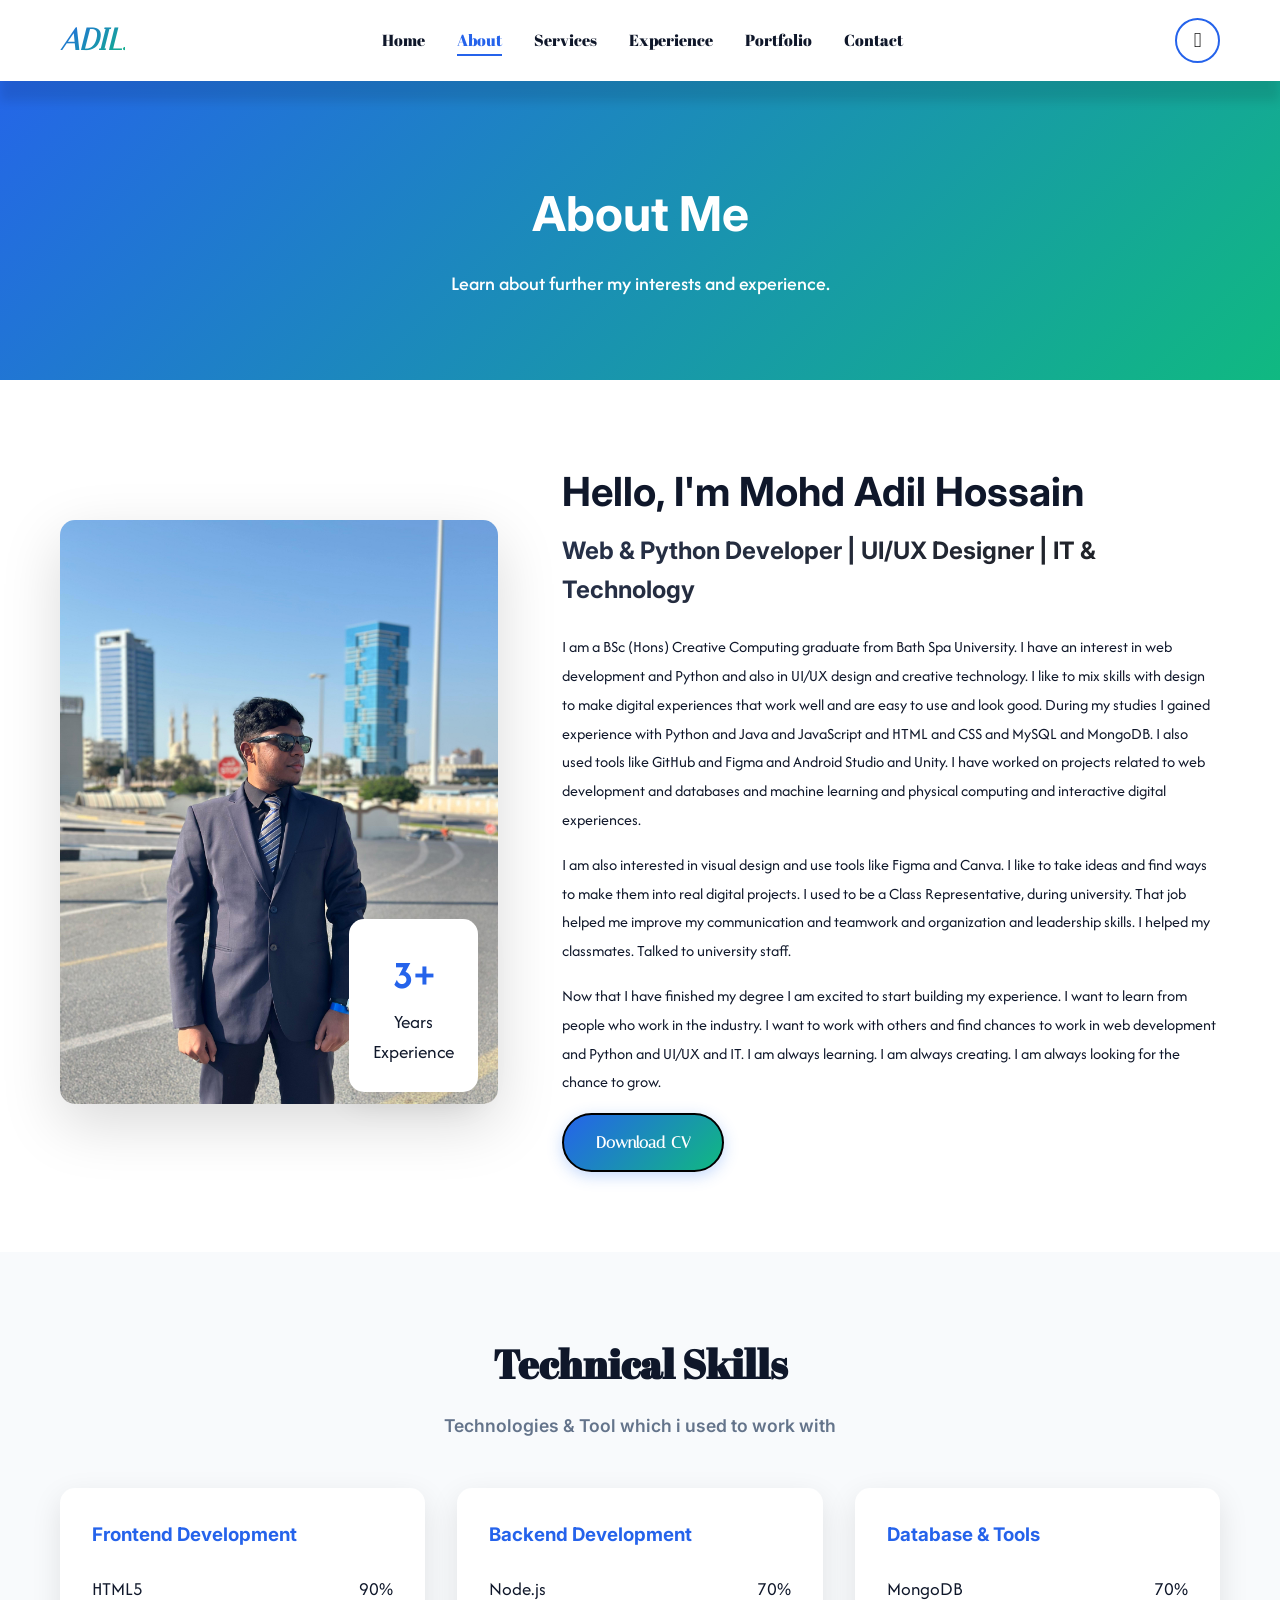
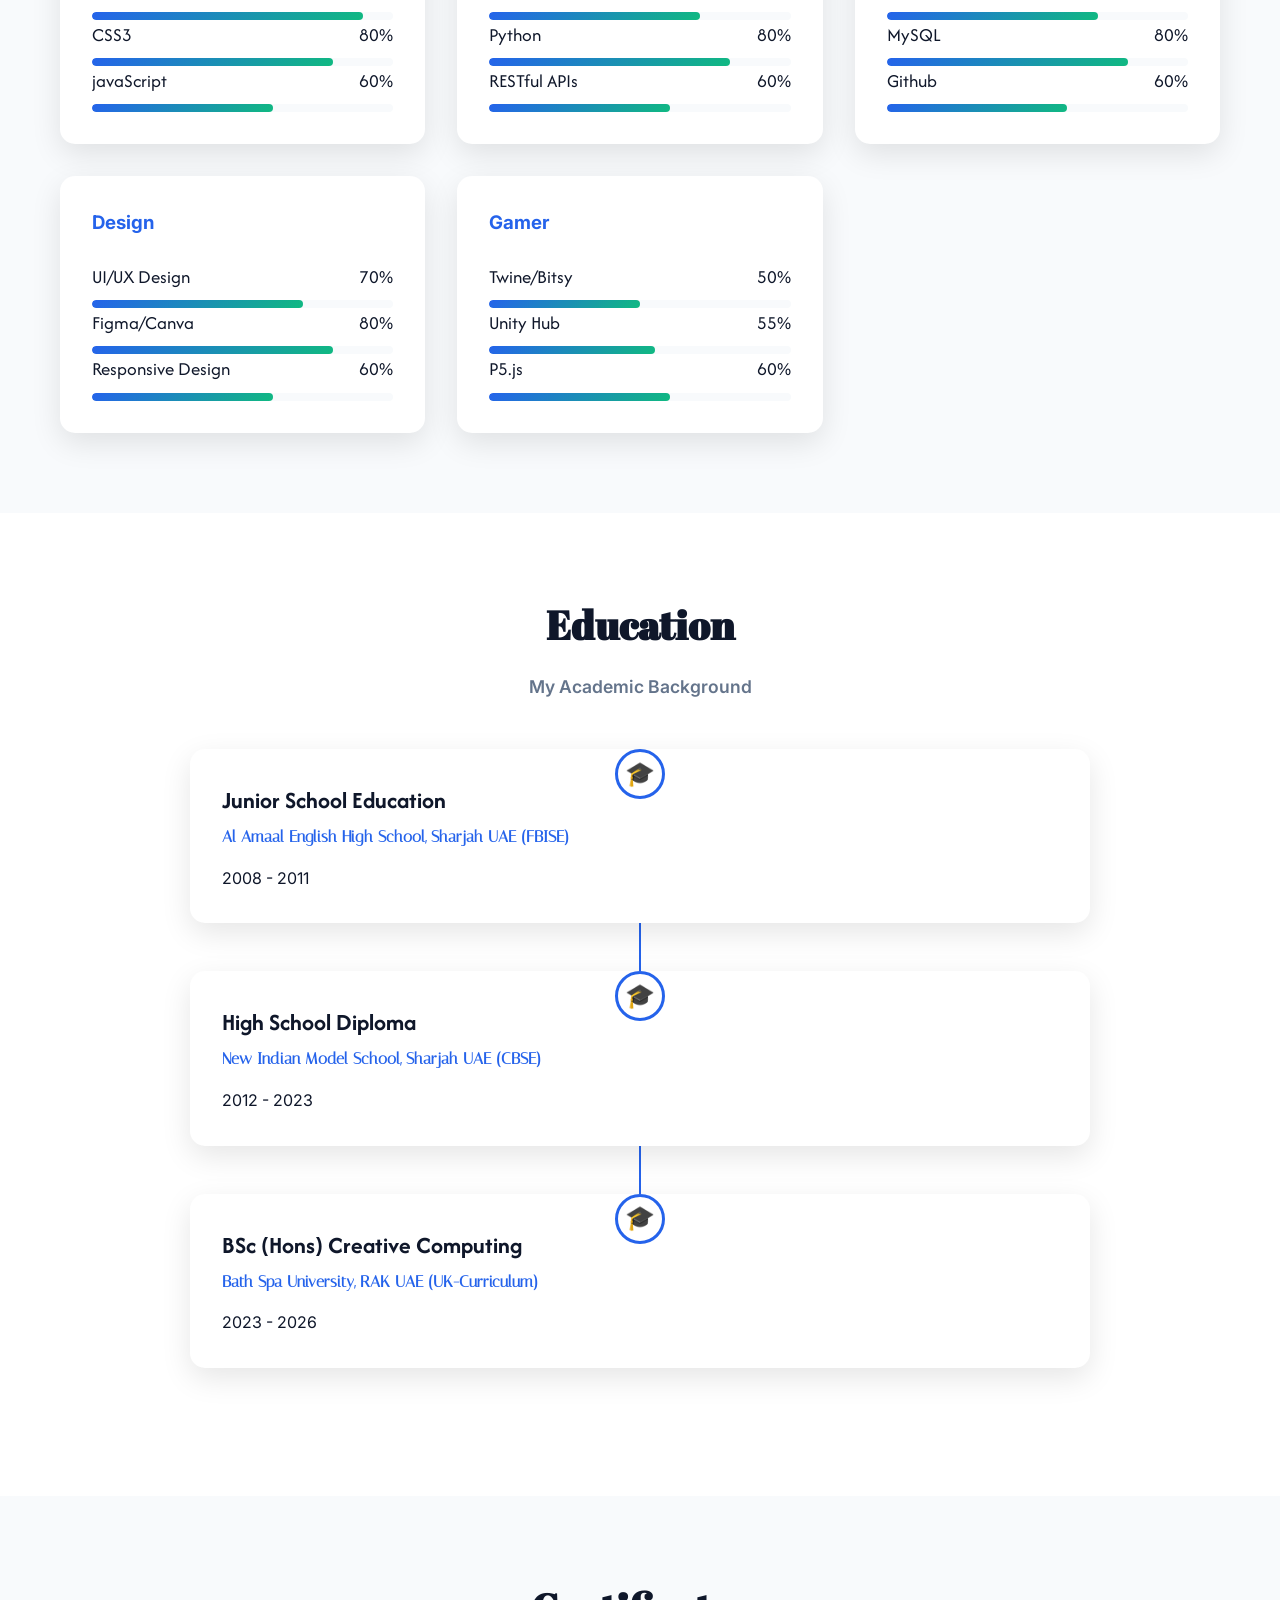
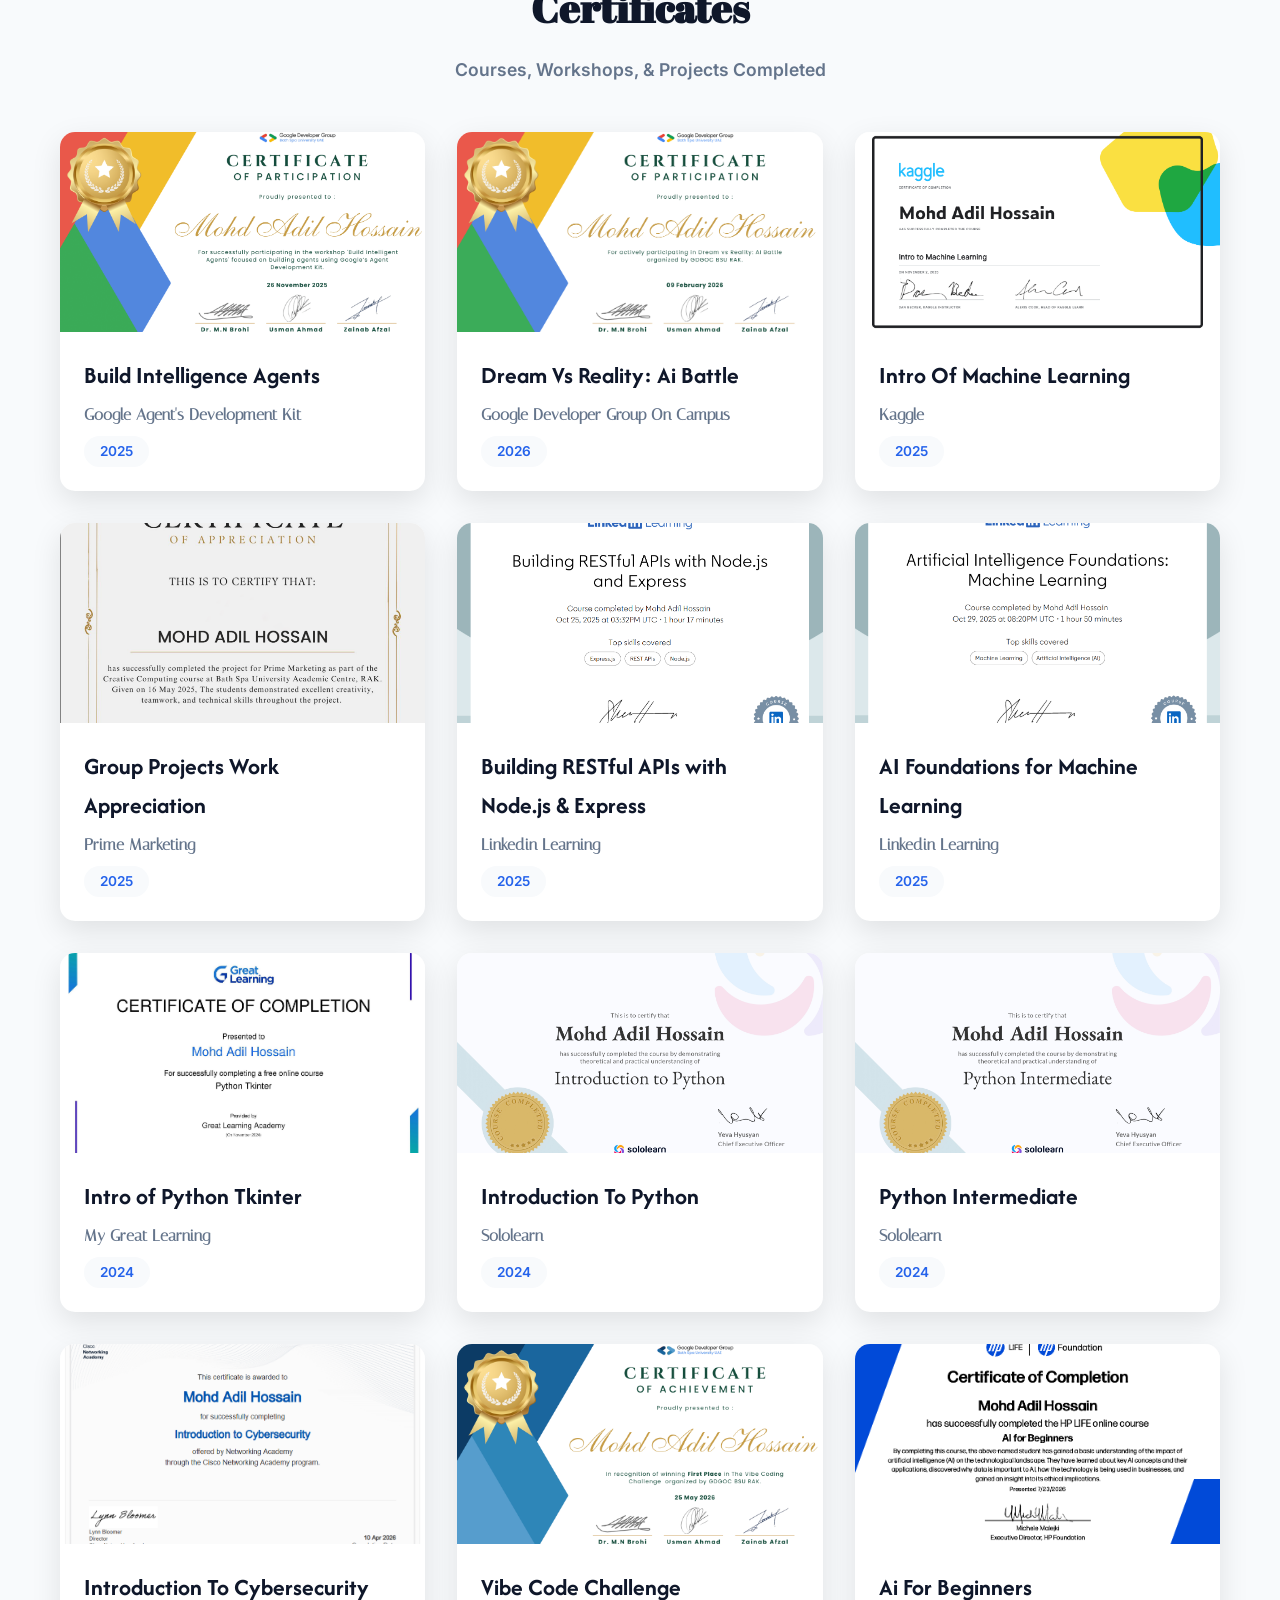
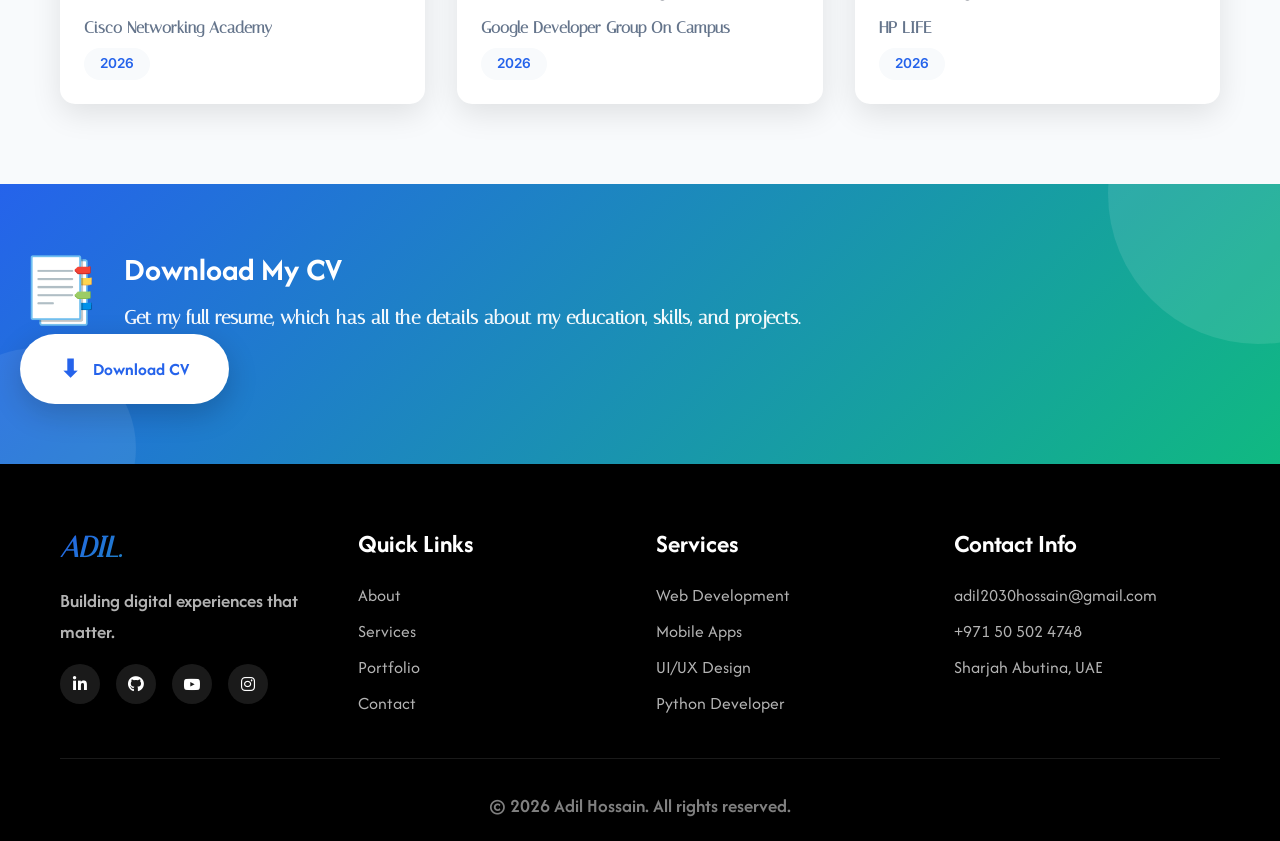
==== commit f3511a3a: "updates" ====
--- a/pages/about.html
+++ b/pages/about.html
@@ -438,6 +438,17 @@
                         <span class="cert-year">2026</span>
                     </div>
                 </div>
+                <!-- Cert 12 -->
+                <div class="cert-card" onclick="openLightbox(11)">
+                    <div class="cert-image">
+                        <img src="../images/12.png" alt="HP Certificates" data-cert-title="Ai For Beginners" data-cert-org="HP LIFE">
+                    </div>
+                    <div class="cert-info">
+                        <h3>Ai For Beginners</h3>
+                        <p>HP LIFE</p>
+                        <span class="cert-year">2026</span>
+                    </div>
+                </div>
             </div>
         </div>
     </section>
